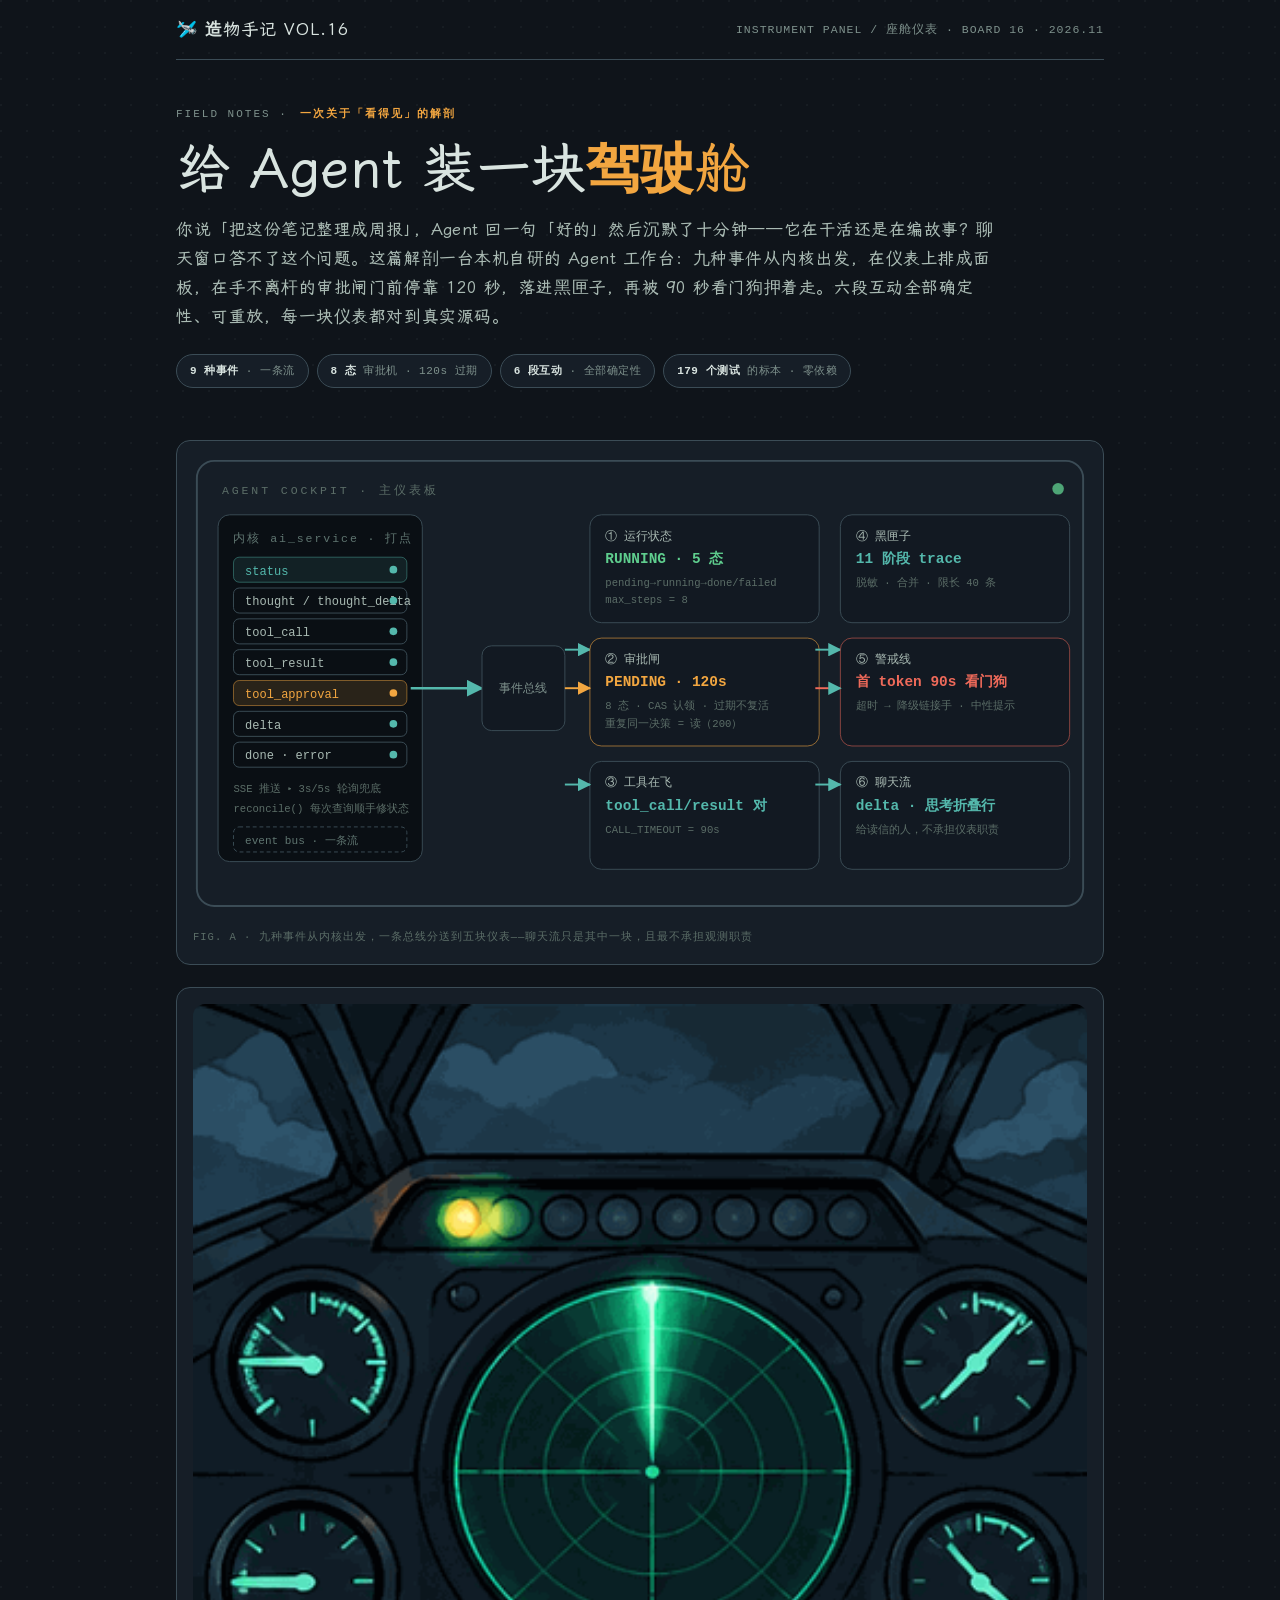
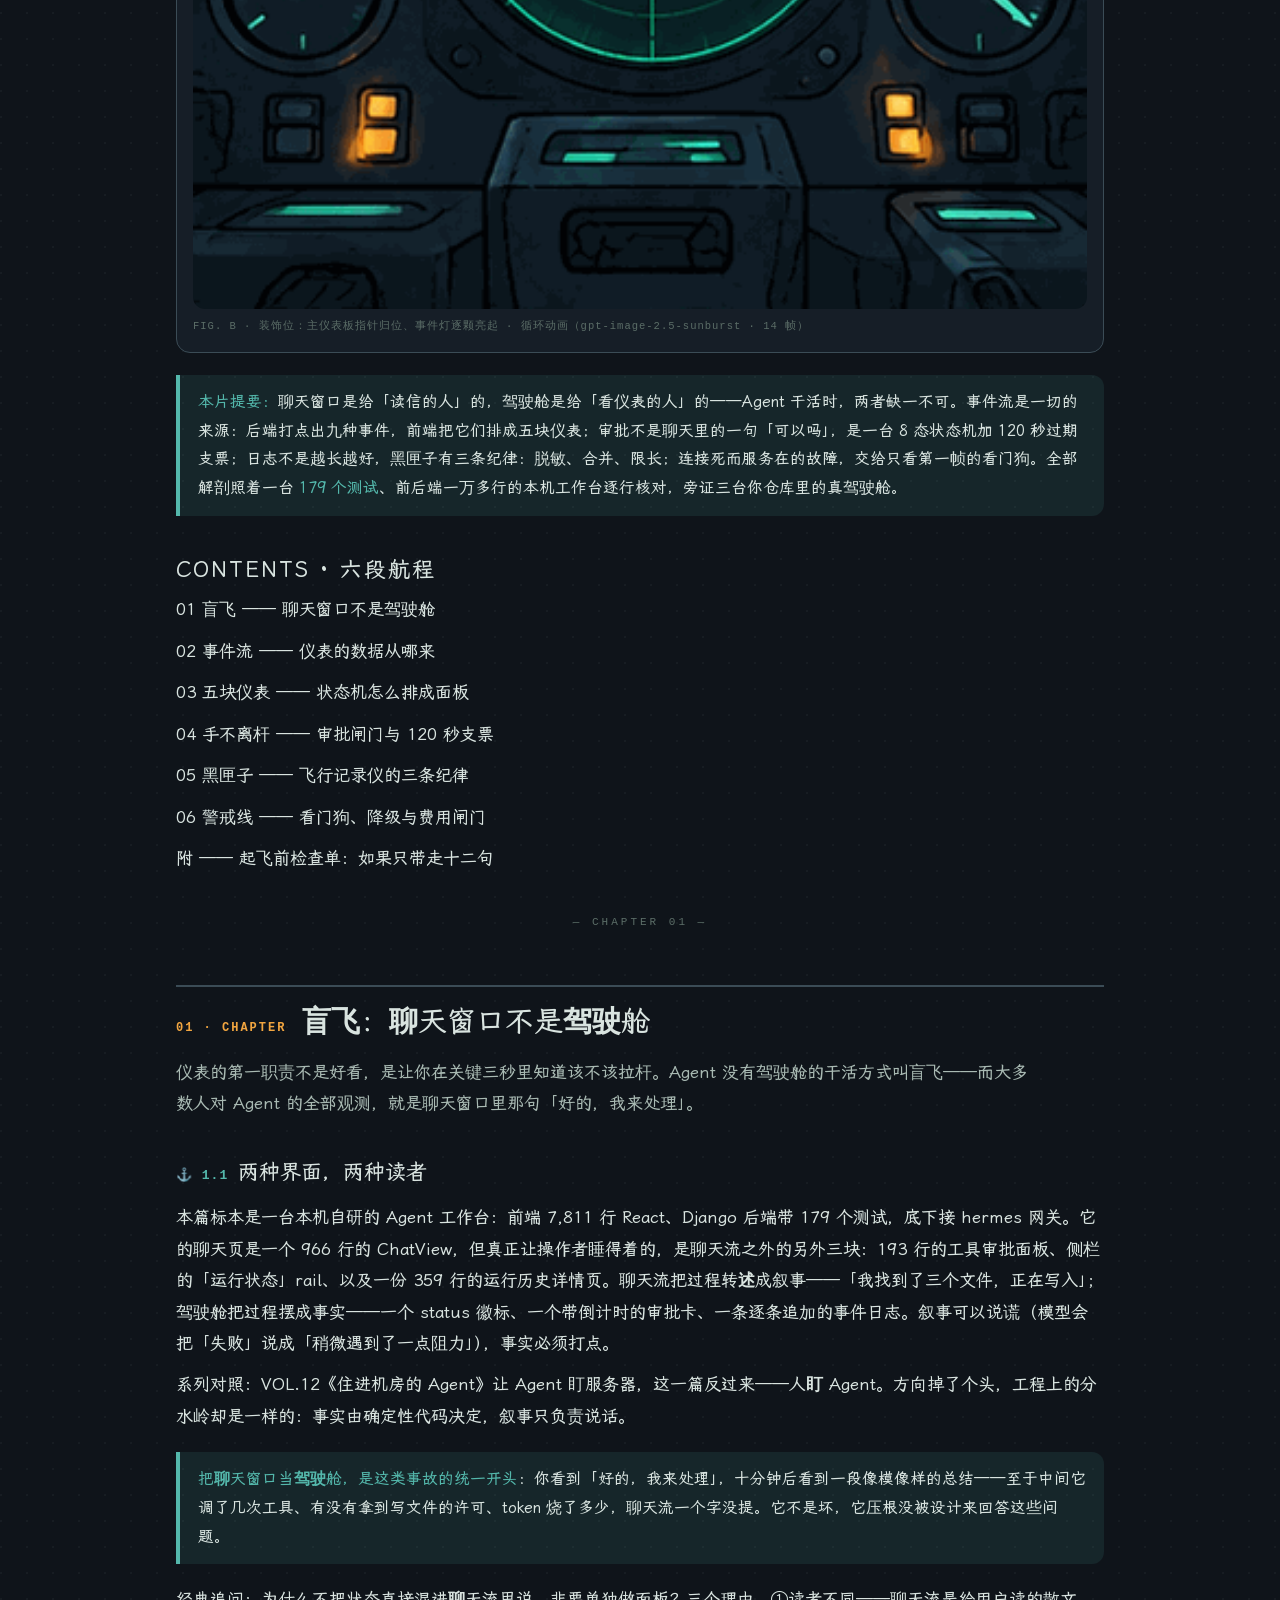
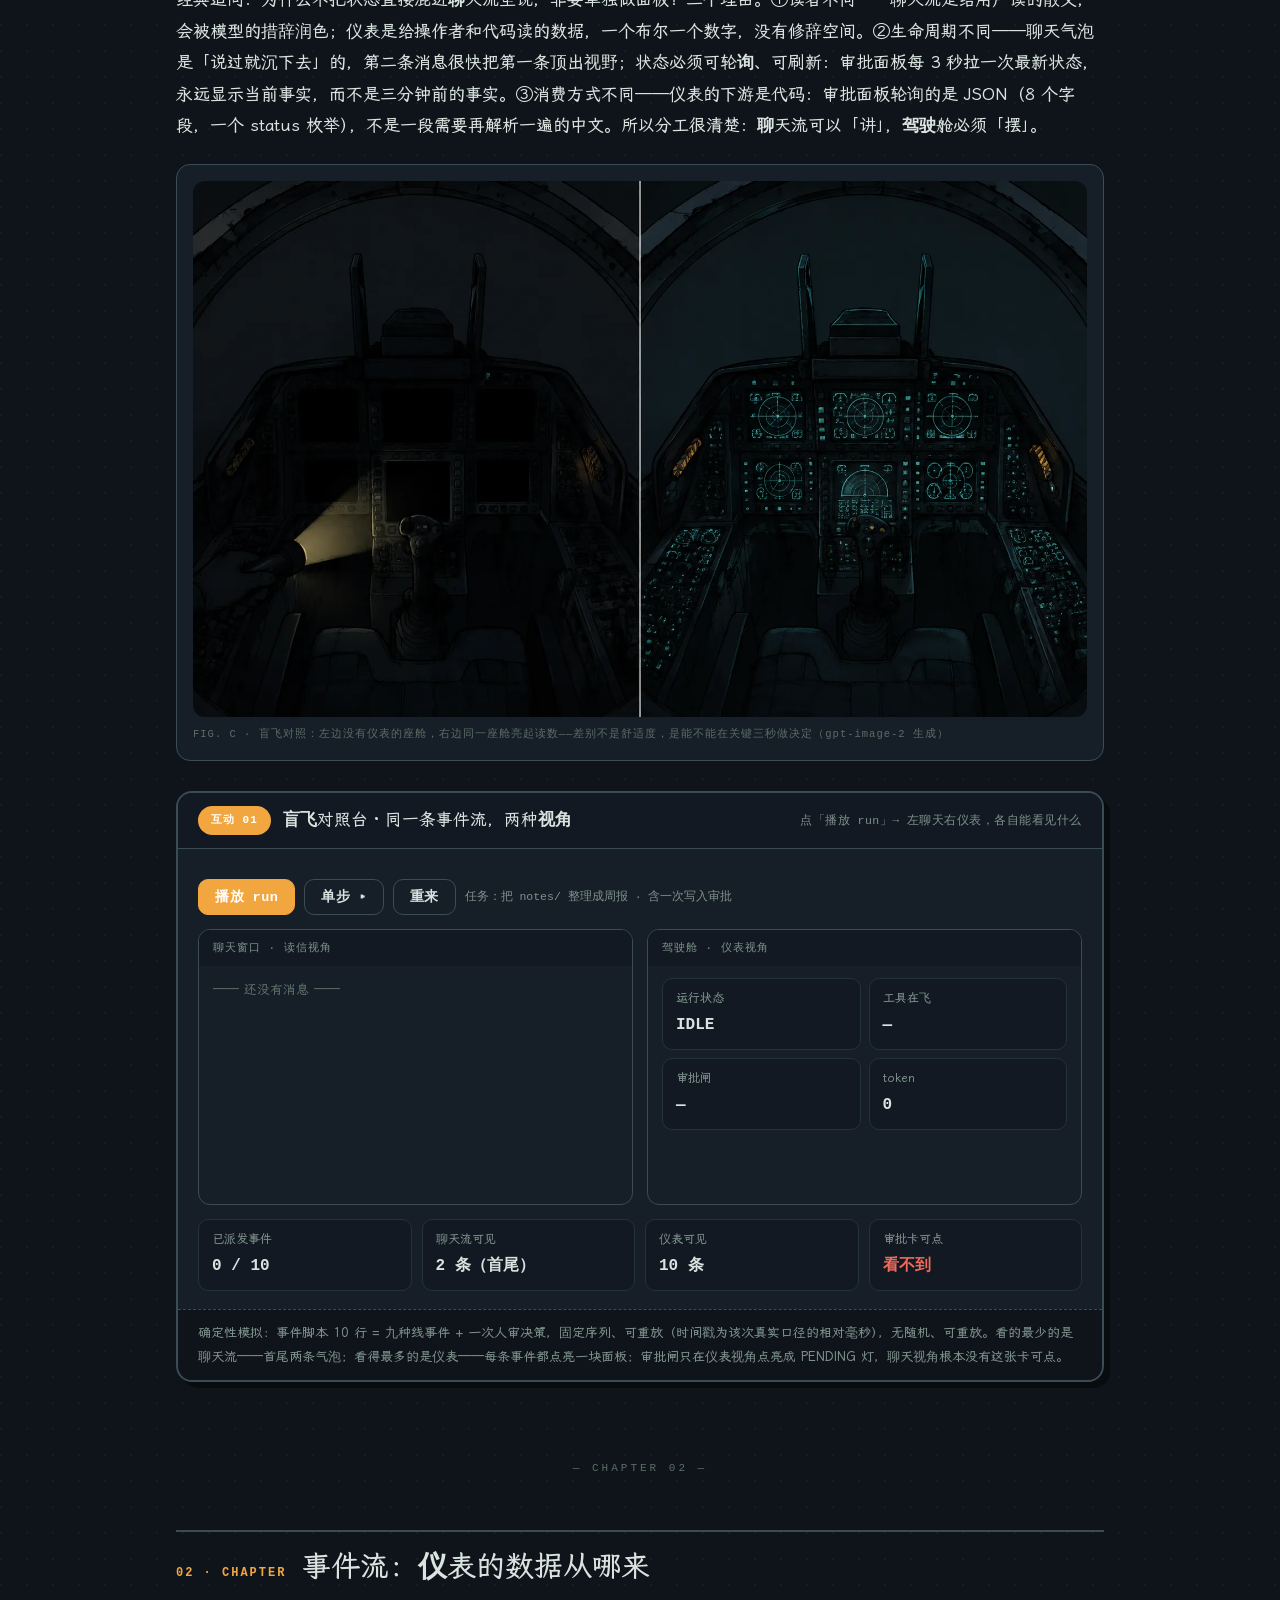
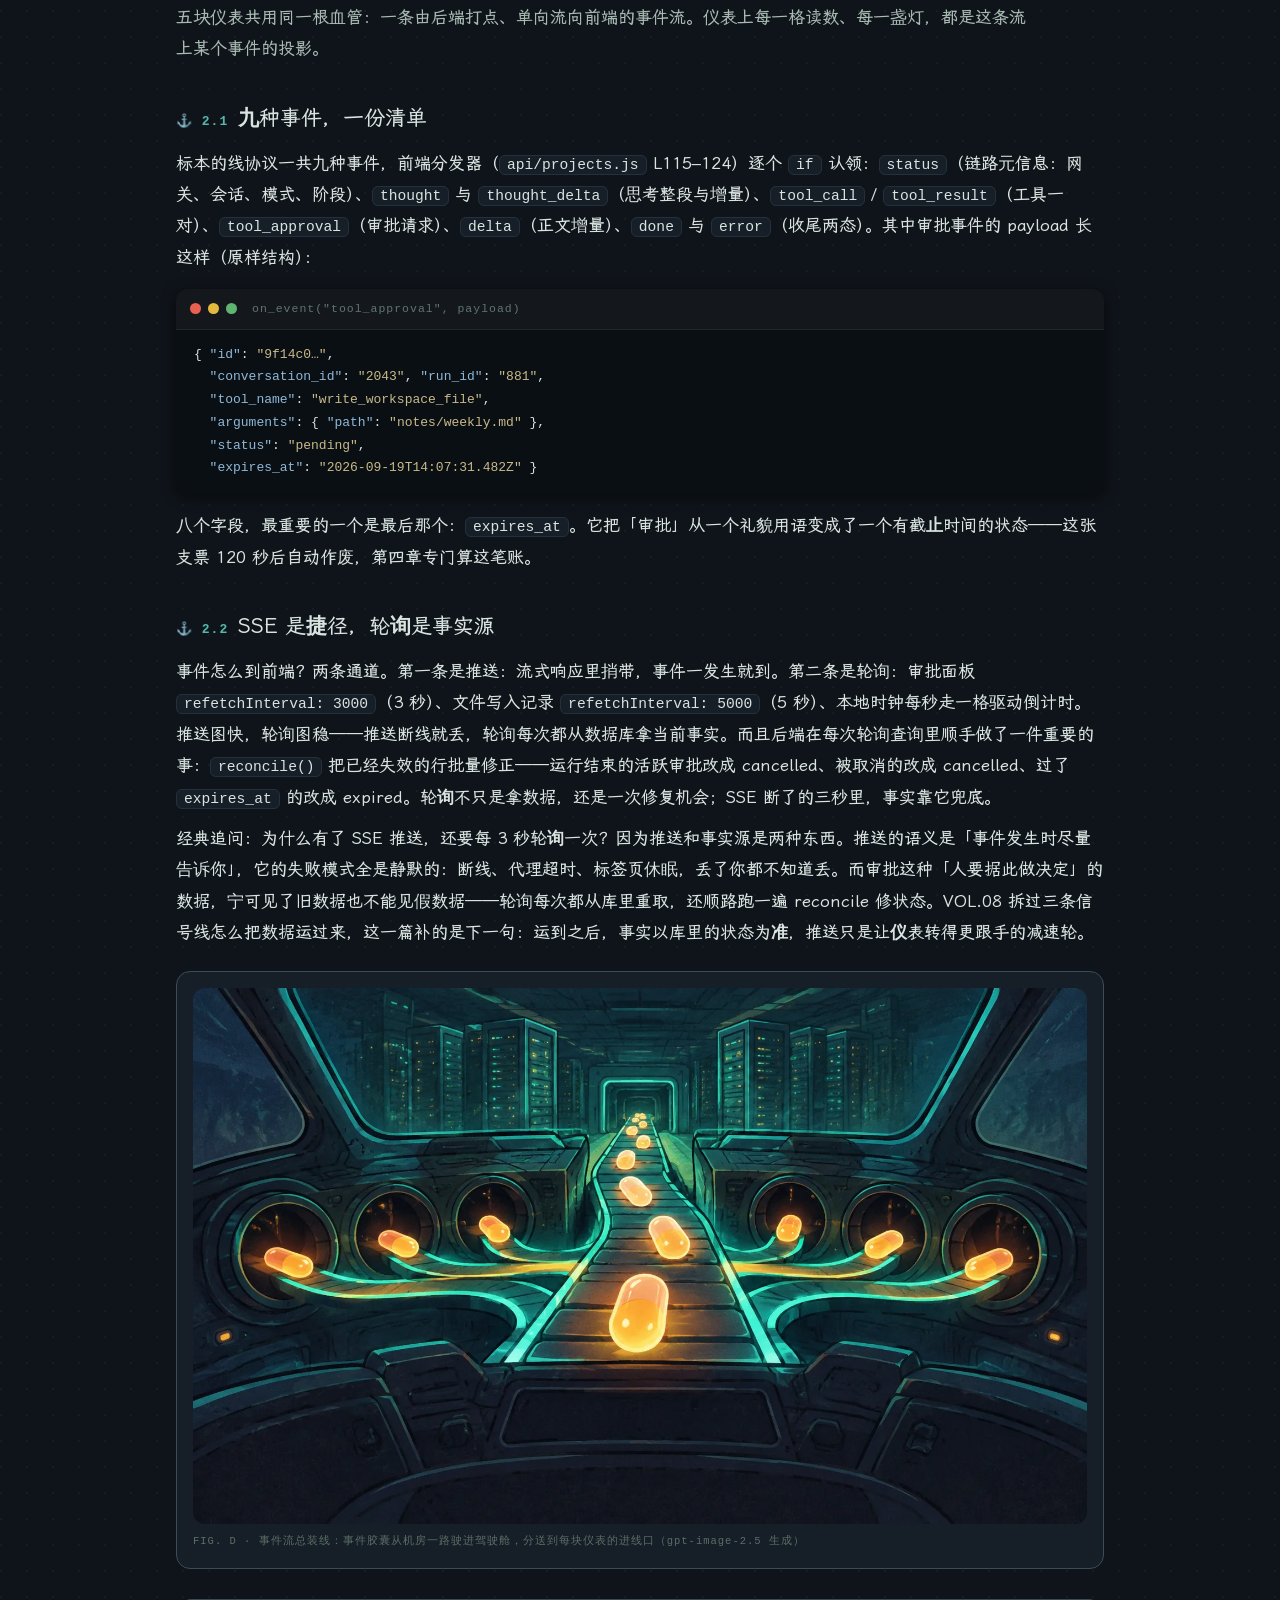
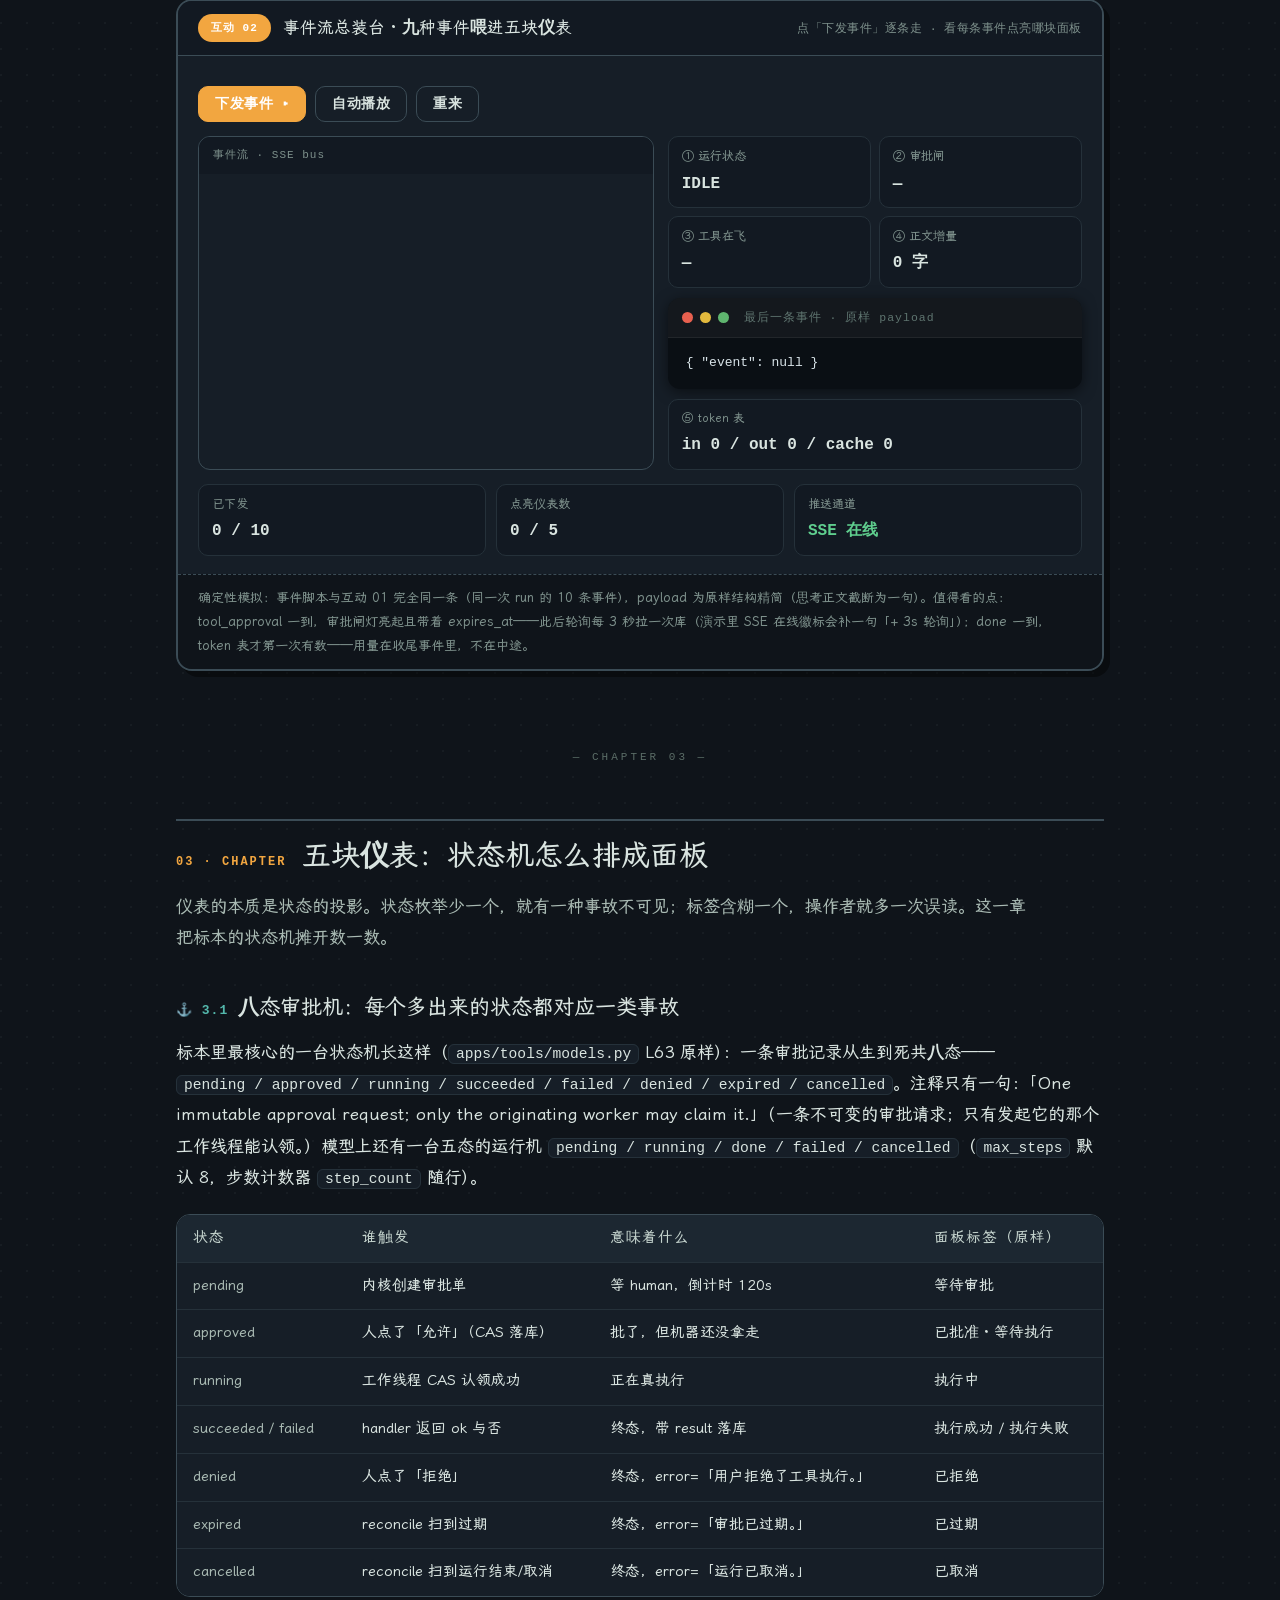
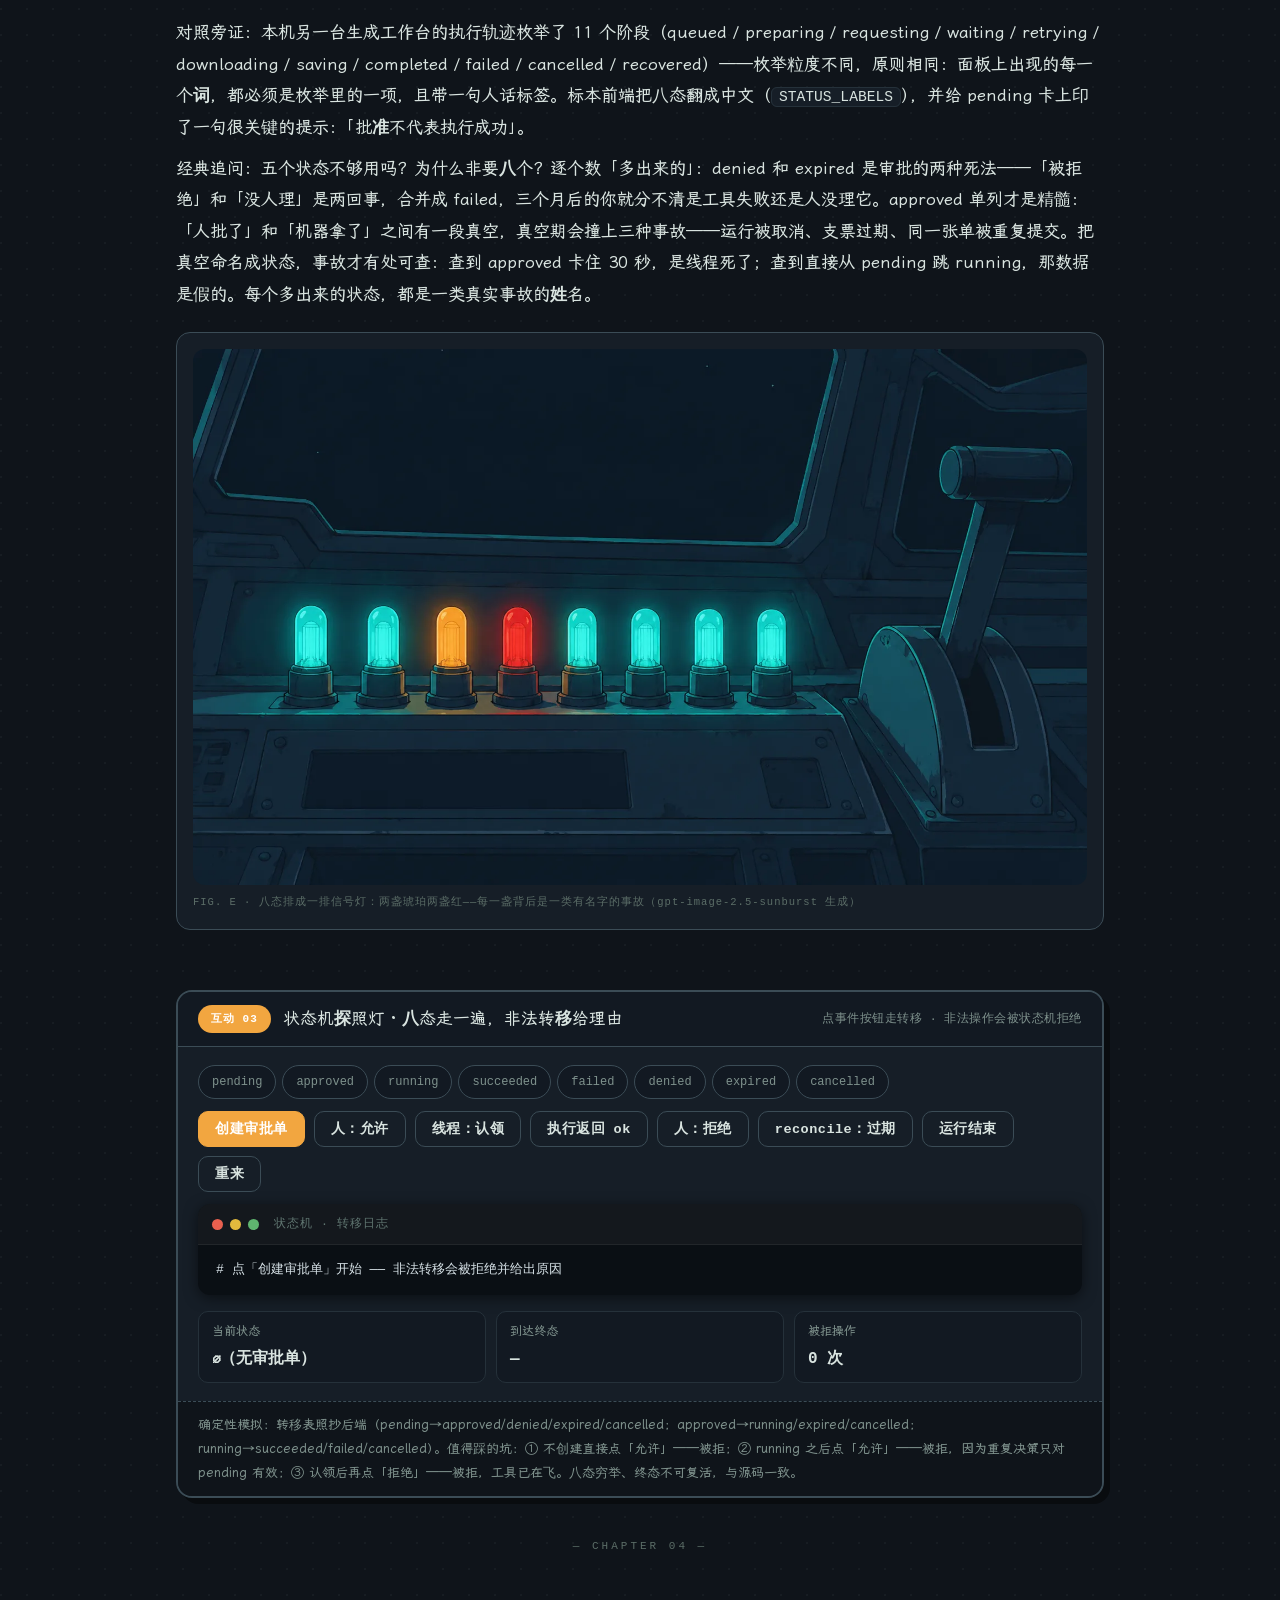
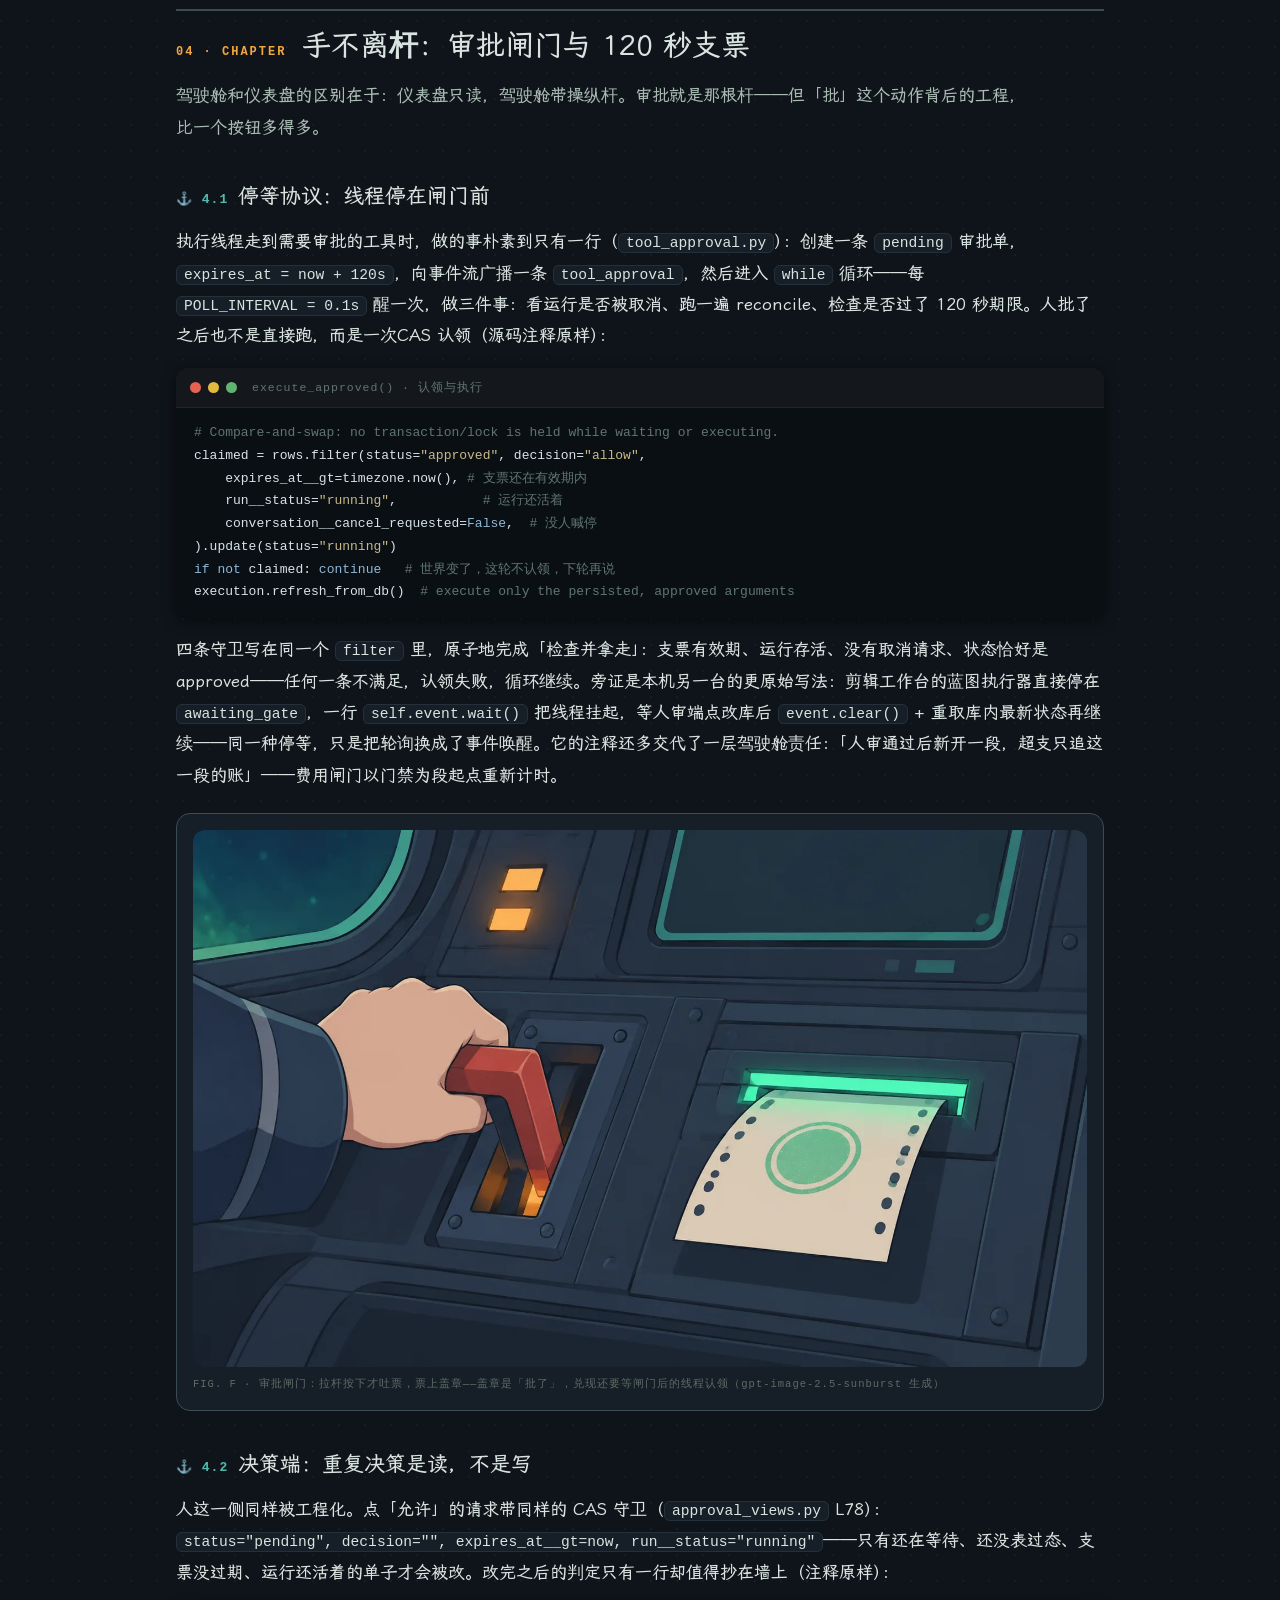
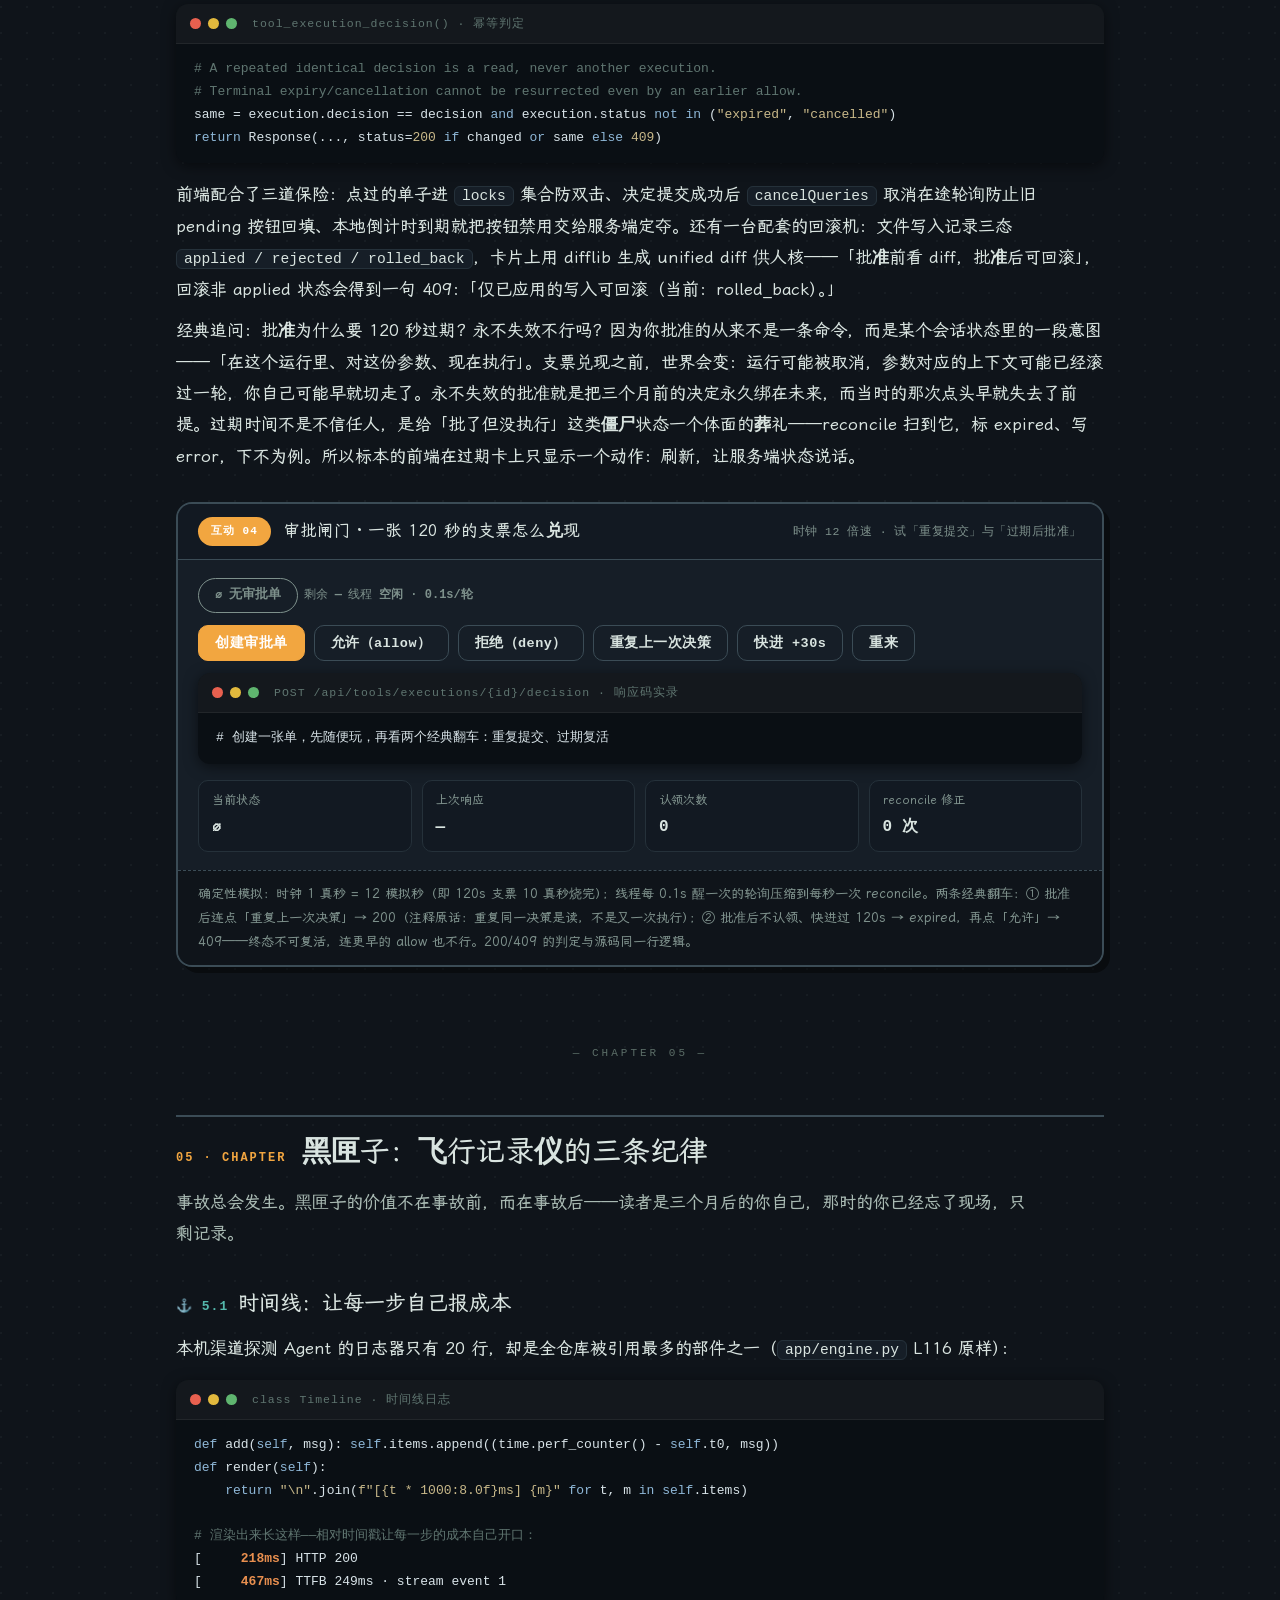
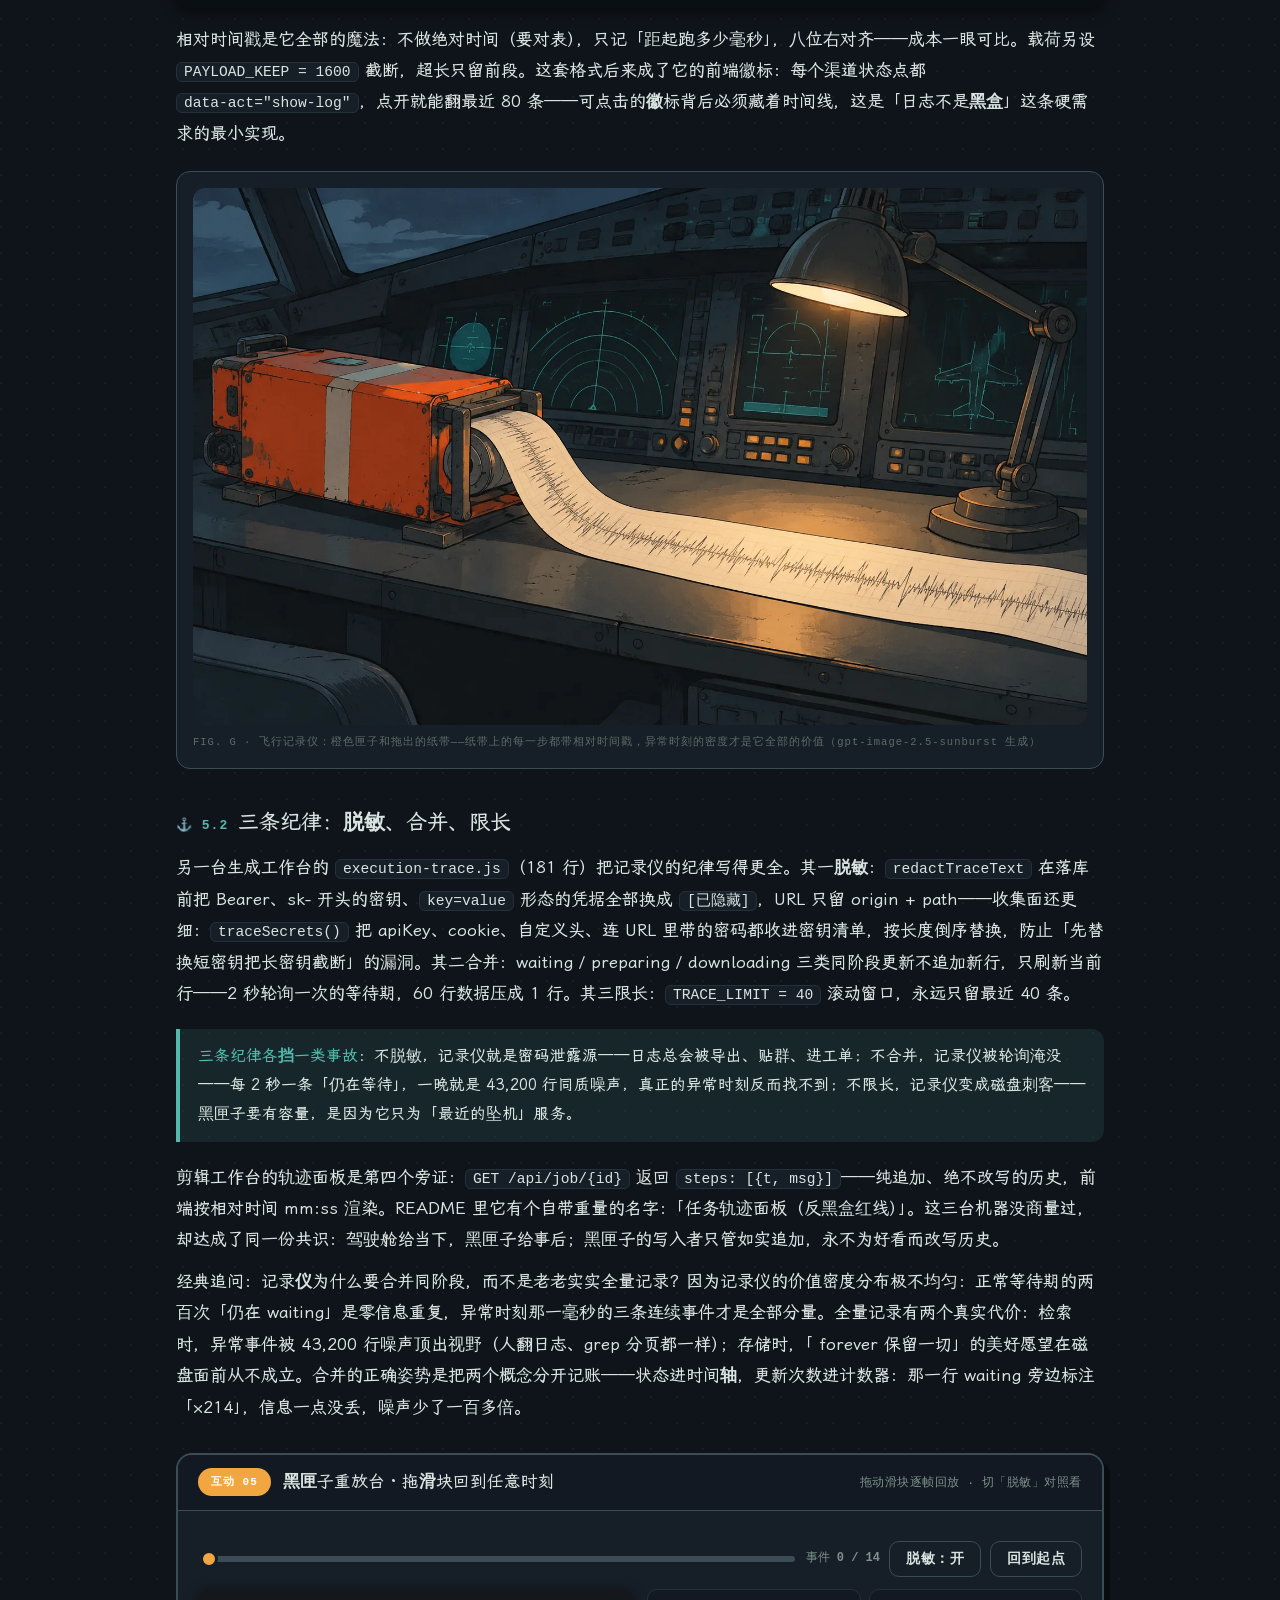
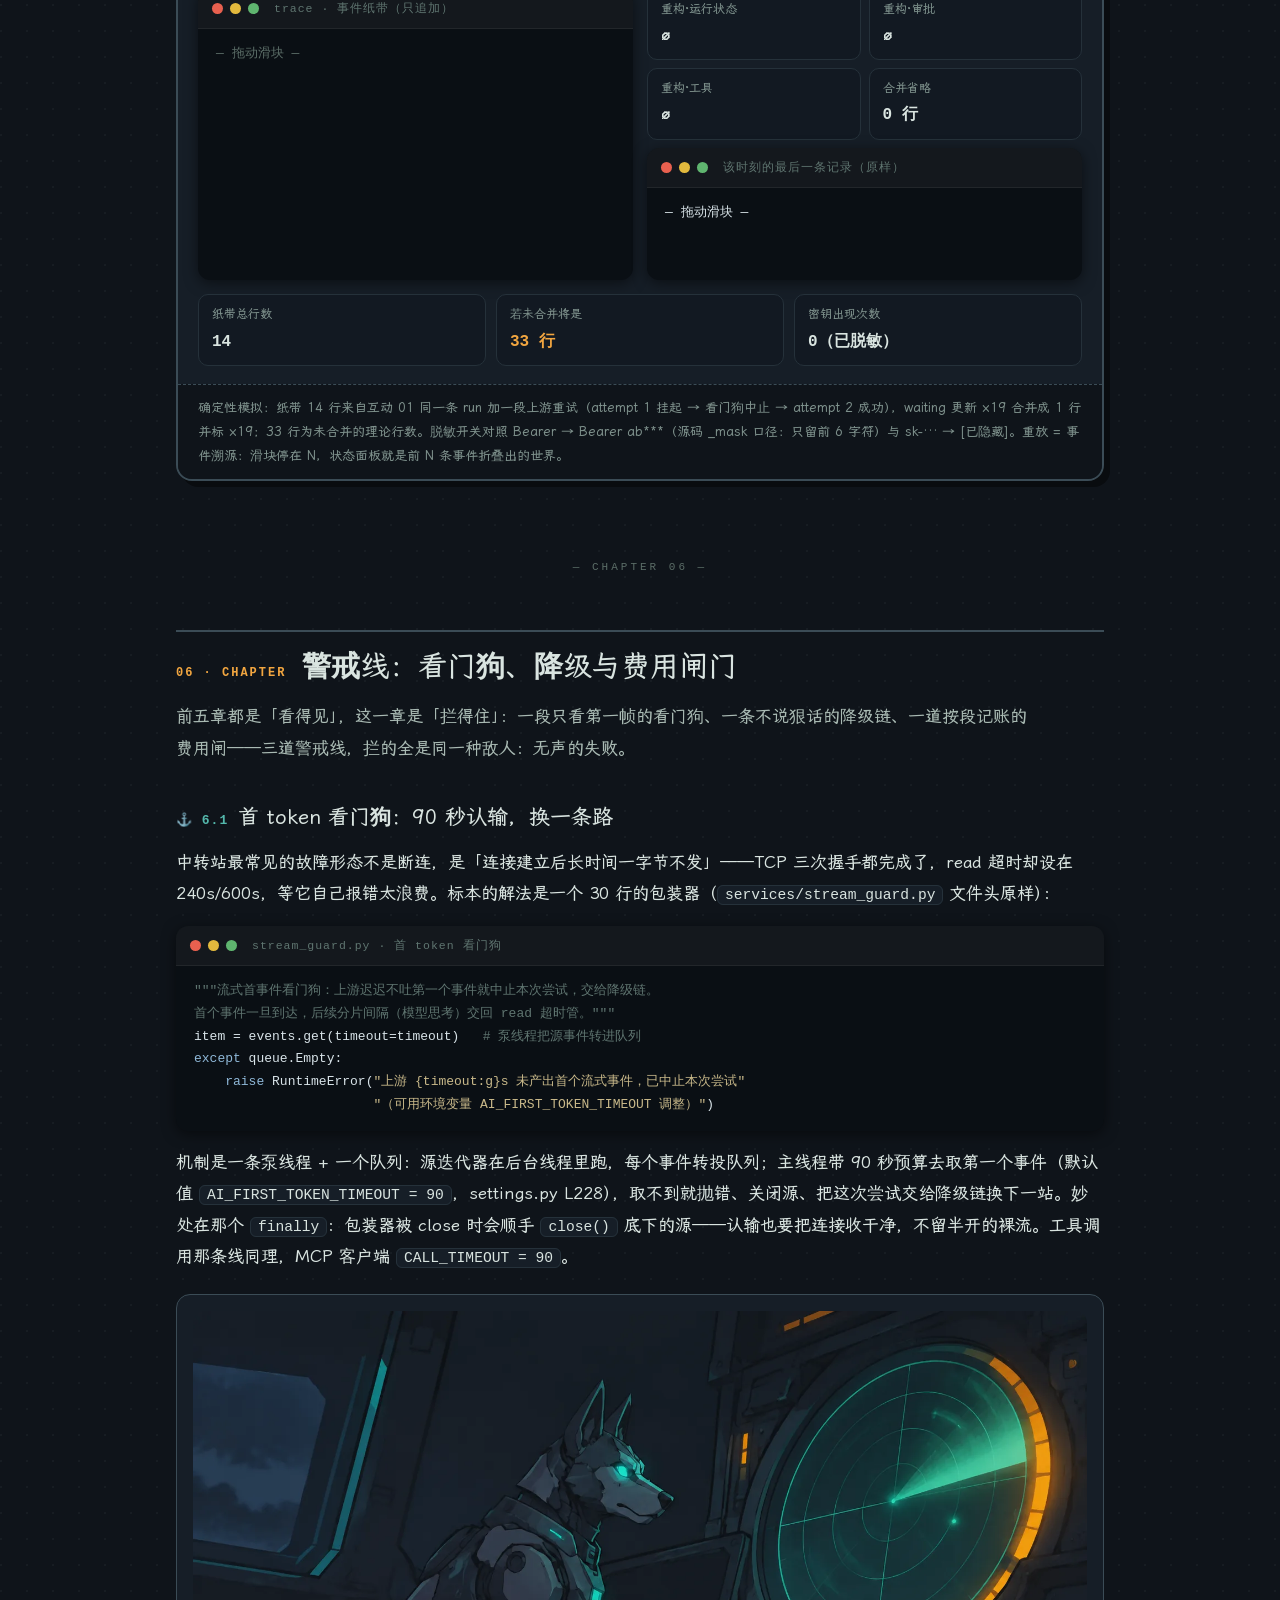
==== index.html @ f2800cd0 "VOL.16 Agent Cockpit: six chapters, six deterministic demos, seven GPT-family illustrations" ====
<!DOCTYPE html>
<html lang="zh-CN">
<head>
<meta charset="UTF-8">
<meta name="viewport" content="width=device-width, initial-scale=1.0">
<title>给 Agent 装一块驾驶舱 · 造物手记 VOL.16</title>
<link rel="icon" href="data:,">
<link rel="stylesheet" href="assets/style.css">
</head>
<body>
<div class="wrap">
<div class="topbar">
  <div class="brand">🛩️ 造物手记 VOL.16</div>
  <div class="edition">INSTRUMENT PANEL / 座舱仪表 · BOARD 16 · 2026.11</div>
</div>
<div class="hero">
  <div class="eyebrow">FIELD NOTES · <b>一次关于「看得见」的解剖</b></div>
  <h1>给 Agent 装一块<em>驾驶舱</em>
  <span class="sub">你说「把这份笔记整理成周报」，Agent 回一句「好的」然后沉默了十分钟——它在干活还是在编故事？聊天窗口答不了这个问题。这篇解剖一台本机自研的 Agent 工作台：九种事件从内核出发，在仪表上排成面板，在手不离杆的审批闸门前停靠 120 秒，落进黑匣子，再被 90 秒看门狗押着走。<b>六段互动全部确定性、可重放</b>，每一块仪表都对到真实源码。</span>
  </h1>
  <div class="hero-meta">
    <span class="pill"><b>9 种事件</b> · 一条流</span>
    <span class="pill"><b>8 态</b> 审批机 · 120s 过期</span>
    <span class="pill"><b>6 段互动</b> · 全部确定性</span>
    <span class="pill"><b>179 个测试</b> 的标本 · 零依赖</span>
  </div>
</div>
<div class="fig">
<svg viewBox="0 0 928 470" width="100%" role="img" aria-label="驾驶舱总览：九种事件从内核出发，经总线进入六块仪表">
  <defs>
    <marker id="ar" viewBox="0 0 10 10" refX="9" refY="5" markerWidth="7" markerHeight="7" orient="auto"><path d="M0 0L10 5L0 10z" fill="var(--steel)"/></marker>
    <marker id="arA" viewBox="0 0 10 10" refX="9" refY="5" markerWidth="7" markerHeight="7" orient="auto"><path d="M0 0L10 5L0 10z" fill="var(--orange)"/></marker>
  </defs>
  <rect x="4" y="4" width="920" height="462" rx="18" fill="var(--card)" stroke="var(--line-strong)" stroke-width="2"/>
  <text x="30" y="38" font-family="Consolas,monospace" font-size="12" letter-spacing="3" fill="var(--faint)">AGENT COCKPIT · 主仪表板</text>
  <circle cx="898" cy="33" r="6" fill="var(--green)"><animate attributeName="opacity" values="1;.25;1" dur="1.6s" repeatCount="indefinite"/></circle>
  <rect x="26" y="60" width="212" height="360" rx="12" fill="var(--night)" stroke="var(--line-strong)"/>
  <text x="42" y="88" font-family="Consolas,monospace" font-size="12" fill="var(--night-dim)" letter-spacing="2">内核 ai_service · 打点</text>
  <g font-family="Consolas,monospace" font-size="12.5" fill="var(--ink-soft)">
    <g><rect x="42" y="104" width="180" height="26" rx="6" fill="var(--steel-soft)" stroke="var(--steel)" stroke-opacity=".45"/><text x="54" y="122" fill="var(--steel)">status</text><circle cx="208" cy="117" r="4" fill="var(--steel)"/></g>
    <g><rect x="42" y="136" width="180" height="26" rx="6" fill="none" stroke="var(--line-strong)"/><text x="54" y="154">thought / thought_delta</text><circle cx="208" cy="149" r="4" fill="var(--steel)"/></g>
    <g><rect x="42" y="168" width="180" height="26" rx="6" fill="none" stroke="var(--line-strong)"/><text x="54" y="186">tool_call</text><circle cx="208" cy="181" r="4" fill="var(--steel)"/></g>
    <g><rect x="42" y="200" width="180" height="26" rx="6" fill="none" stroke="var(--line-strong)"/><text x="54" y="218">tool_result</text><circle cx="208" cy="213" r="4" fill="var(--steel)"/></g>
    <g><rect x="42" y="232" width="180" height="26" rx="6" fill="var(--orange-soft)" stroke="var(--orange)" stroke-opacity=".5"/><text x="54" y="250" fill="var(--orange)">tool_approval</text><circle cx="208" cy="245" r="4" fill="var(--orange)"/></g>
    <g><rect x="42" y="264" width="180" height="26" rx="6" fill="none" stroke="var(--line-strong)"/><text x="54" y="282">delta</text><circle cx="208" cy="277" r="4" fill="var(--steel)"/></g>
    <g><rect x="42" y="296" width="180" height="26" rx="6" fill="none" stroke="var(--line-strong)"/><text x="54" y="314">done · error</text><circle cx="208" cy="309" r="4" fill="var(--steel)"/></g>
  </g>
  <text x="42" y="348" font-family="Consolas,monospace" font-size="11" fill="var(--faint)">SSE 推送 ▸ 3s/5s 轮询兜底</text>
  <text x="42" y="368" font-family="Consolas,monospace" font-size="11" fill="var(--faint)">reconcile() 每次查询顺手修状态</text>
  <rect x="42" y="384" width="180" height="26" rx="6" fill="none" stroke="var(--line-strong)" stroke-dasharray="4 3"/>
  <text x="54" y="402" font-family="Consolas,monospace" font-size="11.5" fill="var(--night-dim)">event bus · 一条流</text>
  <path d="M226 240 H300" stroke="var(--steel)" stroke-width="2.5" marker-end="url(#ar)"/>
  <rect x="300" y="196" width="86" height="88" rx="10" fill="var(--paper-deep)" stroke="var(--line-strong)"/>
  <text x="318" y="244" font-family="Consolas,monospace" font-size="12" fill="var(--muted)">事件总线</text>
  <g font-family="Consolas,monospace" font-size="12">
    <g><rect x="412" y="60" width="238" height="112" rx="12" fill="var(--paper-deep)" stroke="var(--line-strong)"/><text x="428" y="86" fill="var(--ink-soft)">① 运行状态</text><text x="428" y="110" fill="var(--green)" font-size="15" font-weight="700">RUNNING · 5 态</text><text x="428" y="134" fill="var(--faint)" font-size="11">pending→running→done/failed</text><text x="428" y="152" fill="var(--faint)" font-size="11">max_steps = 8</text><path d="M386 200 H412" stroke="var(--steel)" stroke-width="2" marker-end="url(#ar)"/></g>
    <g><rect x="412" y="188" width="238" height="112" rx="12" fill="var(--paper-deep)" stroke="var(--orange)" stroke-opacity=".6"/><text x="428" y="214" fill="var(--ink-soft)">② 审批闸</text><text x="428" y="238" fill="var(--orange)" font-size="15" font-weight="700">PENDING · 120s</text><text x="428" y="262" fill="var(--faint)" font-size="11">8 态 · CAS 认领 · 过期不复活</text><text x="428" y="280" fill="var(--faint)" font-size="11">重复同一决策 = 读（200）</text><path d="M386 240 H412" stroke="var(--orange)" stroke-width="2" marker-end="url(#arA)"/></g>
    <g><rect x="412" y="316" width="238" height="112" rx="12" fill="var(--paper-deep)" stroke="var(--line-strong)"/><text x="428" y="342" fill="var(--ink-soft)">③ 工具在飞</text><text x="428" y="366" fill="var(--steel)" font-size="15" font-weight="700">tool_call/result 对</text><text x="428" y="390" fill="var(--faint)" font-size="11">CALL_TIMEOUT = 90s</text><path d="M386 340 H412" stroke="var(--steel)" stroke-width="2" marker-end="url(#ar)"/></g>
    <g><rect x="672" y="60" width="238" height="112" rx="12" fill="var(--paper-deep)" stroke="var(--line-strong)"/><text x="688" y="86" fill="var(--ink-soft)">④ 黑匣子</text><text x="688" y="110" fill="var(--steel)" font-size="15" font-weight="700">11 阶段 trace</text><text x="688" y="134" fill="var(--faint)" font-size="11">脱敏 · 合并 · 限长 40 条</text><path d="M646 200 H672" stroke="var(--steel)" stroke-width="2" marker-end="url(#ar)"/></g>
    <g><rect x="672" y="188" width="238" height="112" rx="12" fill="var(--paper-deep)" stroke="var(--red)" stroke-opacity=".55"/><text x="688" y="214" fill="var(--ink-soft)">⑤ 警戒线</text><text x="688" y="238" fill="var(--red)" font-size="15" font-weight="700">首 token 90s 看门狗</text><text x="688" y="262" fill="var(--faint)" font-size="11">超时 → 降级链接手 · 中性提示</text><path d="M646 240 H672" stroke="var(--red)" stroke-width="2" marker-end="url(#ar)"/></g>
    <g><rect x="672" y="316" width="238" height="112" rx="12" fill="var(--paper-deep)" stroke="var(--line-strong)"/><text x="688" y="342" fill="var(--ink-soft)">⑥ 聊天流</text><text x="688" y="366" fill="var(--steel)" font-size="15" font-weight="700">delta · 思考折叠行</text><text x="688" y="390" fill="var(--faint)" font-size="11">给读信的人，不承担仪表职责</text><path d="M646 340 H672" stroke="var(--steel)" stroke-width="2" marker-end="url(#ar)"/></g>
  </g>
</svg>
<div class="fig-cap">FIG. A · 九种事件从内核出发，一条总线分送到五块仪表——聊天流只是其中一块，且最不承担观测职责</div>
</div>
<div class="fig">
<img src="assets/hero-loop.gif" alt="驾驶舱仪表循环动画：指针摆动、事件灯逐颗点亮" loading="lazy" style="width:100%;border-radius:12px;display:block">
<div class="fig-cap">FIG. B · 装饰位：主仪表板指针归位、事件灯逐颗亮起 · 循环动画（gpt-image-2.5-sunburst · 14 帧）</div>
</div>
<div class="note"><b>本片提要：</b>聊天窗口是给「读信的人」的，驾驶舱是给「看仪表的人」的——Agent 干活时，两者缺一不可。事件流是一切的来源：后端打点出九种事件，前端把它们排成五块仪表；审批不是聊天里的一句「可以吗」，是一台 8 态状态机加 120 秒过期支票；日志不是越长越好，黑匣子有三条纪律：脱敏、合并、限长；连接死而服务在的故障，交给只看第一帧的看门狗。全部解剖照着一台 <b>179 个测试</b>、前后端一万多行的本机工作台逐行核对，旁证三台你仓库里的真驾驶舱。</div>
<h2 style="font-size:22px;letter-spacing:2px;margin:40px 0 4px">CONTENTS · 六段航程</h2>
<div class="pack" style="display:block">
  <p>01 盲飞 —— 聊天窗口不是驾驶舱</p>
  <p>02 事件流 —— 仪表的数据从哪来</p>
  <p>03 五块仪表 —— 状态机怎么排成面板</p>
  <p>04 手不离杆 —— 审批闸门与 120 秒支票</p>
  <p>05 黑匣子 —— 飞行记录仪的三条纪律</p>
  <p>06 警戒线 —— 看门狗、降级与费用闸门</p>
  <p>附 —— 起飞前检查单：如果只带走十二句</p>
</div>
<div class="meridian">— CHAPTER 01 —</div>
<div class="chapter" id="ch1">
<div class="ch-head"><span class="ch-no">01 · CHAPTER</span><h2>盲飞：聊天窗口不是驾驶舱</h2></div>
<p class="ch-lead">仪表的第一职责不是好看，是让你在关键三秒里知道该不该拉杆。Agent 没有驾驶舱的干活方式叫盲飞——而大多数人对 Agent 的全部观测，就是聊天窗口里那句「好的，我来处理」。</p>
<h3><span class="h3n">⚓ 1.1</span>两种界面，两种读者</h3>
<p>本篇标本是一台本机自研的 Agent 工作台：前端 <b>7,811 行</b> React、Django 后端带 <b>179 个测试</b>，底下接 hermes 网关。它的聊天页是一个 966 行的 ChatView，但真正让操作者睡得着的，是聊天流之外的另外三块：193 行的<strong>工具审批面板</strong>、侧栏的<strong>「运行状态」rail</strong>、以及一份 359 行的<strong>运行历史详情页</strong>。聊天流把过程<strong>转述</strong>成叙事——「我找到了三个文件，正在写入」；驾驶舱把过程<strong>摆</strong>成事实——一个 status 徽标、一个带倒计时的审批卡、一条逐条追加的事件日志。叙事可以说谎（模型会把「失败」说成「稍微遇到了一点阻力」），事实必须打点。</p>
<p>系列对照：VOL.12《住进机房的 Agent》让 Agent 盯服务器，这一篇反过来——<b>人盯 Agent</b>。方向掉了个头，工程上的分水岭却是一样的：事实由确定性代码决定，叙事只负责说话。</p>
<div class="note"><b>把聊天窗口当驾驶舱，是这类事故的统一开头</b>：你看到「好的，我来处理」，十分钟后看到一段像模像样的总结——至于中间它调了几次工具、有没有拿到写文件的许可、token 烧了多少，聊天流一个字没提。它不是坏，它压根没被设计来回答这些问题。</div>
<p><b>经典追问：为什么不把状态直接混进聊天流里说，非要单独做面板？</b>三个理由。①<strong>读者不同</strong>——聊天流是给用户读的散文，会被模型的措辞润色；仪表是给操作者和代码读的数据，一个布尔一个数字，没有修辞空间。②<strong>生命周期不同</strong>——聊天气泡是「说过就沉下去」的，第二条消息很快把第一条顶出视野；状态必须<strong>可轮询、可刷新</strong>：审批面板每 3 秒拉一次最新状态，永远显示当前事实，而不是三分钟前的事实。③<strong>消费方式不同</strong>——仪表的下游是代码：审批面板轮询的是 JSON（8 个字段，一个 status 枚举），不是一段需要再解析一遍的中文。所以分工很清楚：<b>聊天流可以「讲」，驾驶舱必须「摆」</b>。</p>
<div class="fig"><img src="assets/ch1-blind.webp" alt="盲飞与亮起仪表的座舱对比" loading="lazy" style="width:100%;border-radius:12px;display:block">
<div class="fig-cap">FIG. C · 盲飞对照：左边没有仪表的座舱，右边同一座舱亮起读数——差别不是舒适度，是能不能在关键三秒做决定（gpt-image-2 生成）</div>
</div>
<div class="demo" id="d1">
  <div class="demo-head">
    <span class="demo-tag">互动 01</span>
    <span class="demo-title">盲飞对照台 · 同一条事件流，两种视角</span>
    <span class="demo-hint">点「播放 run」→ 左聊天右仪表，各自能看见什么</span>
  </div>
  <div class="demo-body">
    <div class="btn-row">
      <button class="btn primary" id="d1-play" onclick="d1.play()">播放 run</button>
      <button class="btn" id="d1-step" onclick="d1.step()">单步 ▸</button>
      <button class="btn ghost" onclick="d1.reset()">重来</button>
      <span class="mono-note" style="font-family:var(--mono);font-size:11.5px;color:var(--muted)">任务：把 notes/ 整理成周报 · 含一次写入审批</span>
    </div>
    <div style="display:grid;grid-template-columns:1fr 1fr;gap:14px;margin-top:14px" id="d1-grid">
      <div style="border:1.5px solid var(--line-strong);border-radius:12px;overflow:hidden">
        <div style="padding:8px 14px;background:var(--paper-deep);font-family:var(--mono);font-size:11px;letter-spacing:1px;color:var(--muted)">聊天窗口 · 读信视角</div>
        <div id="d1-chat" style="padding:12px 14px;min-height:238px;display:flex;flex-direction:column;gap:9px;font-size:14px">
          <div style="color:var(--faint);font-size:13px">—— 还没有消息 ——</div>
        </div>
      </div>
      <div style="border:1.5px solid var(--line-strong);border-radius:12px;overflow:hidden">
        <div style="padding:8px 14px;background:var(--paper-deep);font-family:var(--mono);font-size:11px;letter-spacing:1px;color:var(--muted)">驾驶舱 · 仪表视角</div>
        <div style="padding:12px 14px;min-height:238px">
          <div style="display:grid;grid-template-columns:1fr 1fr;gap:8px" id="d1-gauges">
            <div class="rd">运行状态 <b id="d1-run">IDLE</b></div>
            <div class="rd">工具在飞 <b id="d1-tool">—</b></div>
            <div class="rd">审批闸 <b id="d1-gate">—</b></div>
            <div class="rd">token <b id="d1-tok">0</b></div>
          </div>
          <div id="d1-log" class="evt-log" style="margin-top:10px"></div>
        </div>
      </div>
    </div>
    <div class="readout">
      <div class="rd">已派发事件 <b id="d1-n">0 / 10</b></div>
      <div class="rd">聊天流可见 <b id="d1-see-c">2 条（首尾）</b></div>
      <div class="rd">仪表可见 <b id="d1-see-d">10 条</b></div>
      <div class="rd">审批卡可点 <b id="d1-gatebtn" class="badc">看不到</b></div>
    </div>
  </div>
  <div class="demo-foot">确定性模拟：事件脚本 10 行 = 九种线事件 + 一次人审决策，固定序列、可重放（时间戳为该次真实口径的相对毫秒），无随机、可重放。看的最少的是聊天流——首尾两条气泡；看得最多的是仪表——每条事件都点亮一块面板；审批闸只在仪表视角点亮成 PENDING 灯，聊天视角根本没有这张卡可点。</div>
</div>
</div>
<div class="meridian">— CHAPTER 02 —</div>
<div class="chapter" id="ch2">
<div class="ch-head"><span class="ch-no">02 · CHAPTER</span><h2>事件流：仪表的数据从哪来</h2></div>
<p class="ch-lead">五块仪表共用同一根血管：一条由后端打点、单向流向前端的事件流。仪表上每一格读数、每一盏灯，都是这条流上某个事件的投影。</p>
<h3><span class="h3n">⚓ 2.1</span>九种事件，一份清单</h3>
<p>标本的线协议一共九种事件，前端分发器（<code>api/projects.js</code> L115–124）逐个 <code>if</code> 认领：<code>status</code>（链路元信息：网关、会话、模式、阶段）、<code>thought</code> 与 <code>thought_delta</code>（思考整段与增量）、<code>tool_call</code> / <code>tool_result</code>（工具一对）、<code>tool_approval</code>（审批请求）、<code>delta</code>（正文增量）、<code>done</code> 与 <code>error</code>（收尾两态）。其中审批事件的 payload 长这样（原样结构）：</p>
<div class="term">
<div class="term-head"><span class="d d1"></span><span class="d d2"></span><span class="d d3"></span><span class="tt">on_event("tool_approval", payload)</span></div>
<pre>{ <span class="k">"id"</span>: <span class="s">"9f14c0…"</span>,
  <span class="k">"conversation_id"</span>: <span class="s">"2043"</span>, <span class="k">"run_id"</span>: <span class="s">"881"</span>,
  <span class="k">"tool_name"</span>: <span class="s">"write_workspace_file"</span>,
  <span class="k">"arguments"</span>: { <span class="k">"path"</span>: <span class="s">"notes/weekly.md"</span> },
  <span class="k">"status"</span>: <span class="s">"pending"</span>,
  <span class="k">"expires_at"</span>: <span class="s">"2026-09-19T14:07:31.482Z"</span> }</pre>
</div>
<p>八个字段，最重要的一个是最后那个：<code>expires_at</code>。它把「审批」从一个礼貌用语变成了一个<strong>有截止时间的状态</strong>——这张支票 120 秒后自动作废，第四章专门算这笔账。</p>
<h3><span class="h3n">⚓ 2.2</span>SSE 是捷径，轮询是事实源</h3>
<p>事件怎么到前端？两条通道。第一条是推送：流式响应里捎带，事件一发生就到。第二条是轮询：审批面板 <code>refetchInterval: 3000</code>（3 秒）、文件写入记录 <code>refetchInterval: 5000</code>（5 秒）、本地时钟每秒走一格驱动倒计时。推送图快，轮询图<strong>稳</strong>——推送断线就丢，轮询每次都从数据库拿<strong>当前事实</strong>。而且后端在每次轮询查询里顺手做了一件重要的事：<code>reconcile()</code> 把已经失效的行批量修正——运行结束的活跃审批改成 cancelled、被取消的改成 cancelled、过了 <code>expires_at</code> 的改成 expired。<b>轮询不只是拿数据，还是一次修复机会</b>；SSE 断了的三秒里，事实靠它兜底。</p>
<p><b>经典追问：为什么有了 SSE 推送，还要每 3 秒轮询一次？</b>因为推送和事实源是两种东西。推送的语义是「事件发生时尽量告诉你」，它的失败模式全是静默的：断线、代理超时、标签页休眠，丢了你都不知道丢。而审批这种「人要据此做决定」的数据，宁可见了旧数据也不能见假数据——轮询每次都从库里重取，还顺路跑一遍 reconcile 修状态。VOL.08 拆过三条信号线怎么把数据运过来，这一篇补的是下一句：<b>运到之后，事实以库里的状态为准，推送只是让仪表转得更跟手的减速轮</b>。</p>
<div class="fig"><img src="assets/ch2-stream.webp" alt="事件流传送带进驾驶舱" loading="lazy" style="width:100%;border-radius:12px;display:block">
<div class="fig-cap">FIG. D · 事件流总装线：事件胶囊从机房一路驶进驾驶舱，分送到每块仪表的进线口（gpt-image-2.5 生成）</div>
</div>
<div class="demo" id="d2">
  <div class="demo-head">
    <span class="demo-tag">互动 02</span>
    <span class="demo-title">事件流总装台 · 九种事件喂进五块仪表</span>
    <span class="demo-hint">点「下发事件」逐条走 · 看每条事件点亮哪块面板</span>
  </div>
  <div class="demo-body">
    <div class="btn-row">
      <button class="btn primary" id="d2-next" onclick="d2.next()">下发事件 ▸</button>
      <button class="btn" id="d2-auto" onclick="d2.auto()">自动播放</button>
      <button class="btn ghost" onclick="d2.reset()">重来</button>
    </div>
    <div id="d2-grid" style="display:grid;grid-template-columns:1.1fr 1fr;gap:14px;margin-top:14px">
      <div style="border:1.5px solid var(--line-strong);border-radius:12px;overflow:hidden">
        <div style="padding:8px 14px;background:var(--paper-deep);font-family:var(--mono);font-size:11px;letter-spacing:1px;color:var(--muted)">事件流 · SSE bus</div>
        <div id="d2-log" class="evt-log" style="padding:10px 12px;min-height:250px"></div>
      </div>
      <div style="display:flex;flex-direction:column;gap:10px">
        <div style="display:grid;grid-template-columns:1fr 1fr;gap:8px">
          <div class="rd">① 运行状态 <b id="d2-run">IDLE</b></div>
          <div class="rd">② 审批闸 <b id="d2-gate">—</b></div>
          <div class="rd">③ 工具在飞 <b id="d2-tool">—</b></div>
          <div class="rd">④ 正文增量 <b id="d2-delta">0 字</b></div>
        </div>
        <div class="term" style="margin:0">
          <div class="term-head"><span class="d d1"></span><span class="d d2"></span><span class="d d3"></span><span class="tt">最后一条事件 · 原样 payload</span></div>
          <pre id="d2-payload">{ "event": null }</pre>
        </div>
        <div class="rd" style="font-size:11.5px">⑤ token 表 <b id="d2-tok">in 0 / out 0 / cache 0</b></div>
      </div>
    </div>
    <div class="readout">
      <div class="rd">已下发 <b id="d2-n">0 / 10</b></div>
      <div class="rd">点亮仪表数 <b id="d2-lit">0 / 5</b></div>
      <div class="rd">推送通道 <b id="d2-sse" class="okc">SSE 在线</b></div>
    </div>
  </div>
  <div class="demo-foot">确定性模拟：事件脚本与互动 01 完全同一条（同一次 run 的 10 条事件），payload 为原样结构精简（思考正文截断为一句）。值得看的点：tool_approval 一到，审批闸灯亮起且带着 expires_at——此后轮询每 3 秒拉一次库（演示里 SSE 在线徽标会补一句「+ 3s 轮询」）；done 一到，token 表才第一次有数——用量在收尾事件里，不在中途。</div>
</div>

</div>
<div class="meridian">— CHAPTER 03 —</div>
<div class="chapter" id="ch3">
<div class="ch-head"><span class="ch-no">03 · CHAPTER</span><h2>五块仪表：状态机怎么排成面板</h2></div>
<p class="ch-lead">仪表的本质是状态的投影。状态枚举少一个，就有一种事故不可见；标签含糊一个，操作者就多一次误读。这一章把标本的状态机摊开数一数。</p>
<h3><span class="h3n">⚓ 3.1</span>八态审批机：每个多出来的状态都对应一类事故</h3>
<p>标本里最核心的一台状态机长这样（<code>apps/tools/models.py</code> L63 原样）：一条审批记录从生到死共<b>八态</b>——<code>pending / approved / running / succeeded / failed / denied / expired / cancelled</code>。注释只有一句：「One immutable approval request; only the originating worker may claim it.」（一条不可变的审批请求；只有发起它的那个工作线程能认领。）模型上还有一台五态的运行机 <code>pending / running / done / failed / cancelled</code>（<code>max_steps</code> 默认 8，步数计数器 <code>step_count</code> 随行）。</p>
<div class="tbl-wrap"><table class="tbl">
<tr><th>状态</th><th>谁触发</th><th>意味着什么</th><th>面板标签（原样）</th></tr>
<tr><td class="k">pending</td><td>内核创建审批单</td><td>等 human，倒计时 120s</td><td>等待审批</td></tr>
<tr><td class="k">approved</td><td>人点了「允许」（CAS 落库）</td><td>批了，但机器还没拿走</td><td>已批准 · 等待执行</td></tr>
<tr><td class="k">running</td><td>工作线程 CAS 认领成功</td><td>正在真执行</td><td>执行中</td></tr>
<tr><td class="k">succeeded / failed</td><td>handler 返回 ok 与否</td><td>终态，带 result 落库</td><td>执行成功 / 执行失败</td></tr>
<tr><td class="k">denied</td><td>人点了「拒绝」</td><td>终态，error=「用户拒绝了工具执行。」</td><td>已拒绝</td></tr>
<tr><td class="k">expired</td><td>reconcile 扫到过期</td><td>终态，error=「审批已过期。」</td><td>已过期</td></tr>
<tr><td class="k">cancelled</td><td>reconcile 扫到运行结束/取消</td><td>终态，error=「运行已取消。」</td><td>已取消</td></tr>
</table></div>
<p>对照旁证：本机另一台生成工作台的执行轨迹枚举了 <b>11 个阶段</b>（queued / preparing / requesting / waiting / retrying / downloading / saving / completed / failed / cancelled / recovered）——枚举粒度不同，原则相同：<b>面板上出现的每一个词，都必须是枚举里的一项，且带一句人话标签</b>。标本前端把八态翻成中文（<code>STATUS_LABELS</code>），并给 pending 卡上印了一句很关键的提示：「<b>批准不代表执行成功</b>」。</p>
<p><b>经典追问：五个状态不够用吗？为什么非要八个？</b>逐个数「多出来的」：denied 和 expired 是审批的两种死法——「被拒绝」和「没人理」是两回事，合并成 failed，三个月后的你就分不清是工具失败还是人没理它。approved 单列才是精髓：「人批了」和「机器拿了」之间有一段真空，真空期会撞上三种事故——运行被取消、支票过期、同一张单被重复提交。把真空命名成状态，事故才有处可查：查到 approved 卡住 30 秒，是线程死了；查到直接从 pending 跳 running，那数据是假的。<b>每个多出来的状态，都是一类真实事故的姓名</b>。</p>
<div class="fig"><img src="assets/ch3-lamps.webp" alt="八盏状态信号灯" loading="lazy" style="width:100%;border-radius:12px;display:block">
<div class="fig-cap">FIG. E · 八态排成一排信号灯：两盏琥珀两盏红——每一盏背后是一类有名字的事故（gpt-image-2.5-sunburst 生成）</div>
</div>
</div>
<div class="demo" id="d3">
  <div class="demo-head">
    <span class="demo-tag">互动 03</span>
    <span class="demo-title">状态机探照灯 · 八态走一遍，非法转移给理由</span>
    <span class="demo-hint">点事件按钮走转移 · 非法操作会被状态机拒绝</span>
  </div>
  <div class="demo-body">
    <div style="display:flex;gap:6px;flex-wrap:wrap" id="d3-lamps"></div>
    <div class="btn-row">
      <button class="btn primary" onclick="d3.fire('create')">创建审批单</button>
      <button class="btn" onclick="d3.fire('allow')">人：允许</button>
      <button class="btn" onclick="d3.fire('claim')">线程：认领</button>
      <button class="btn" onclick="d3.fire('finish')">执行返回 ok</button>
      <button class="btn" onclick="d3.fire('deny')">人：拒绝</button>
      <button class="btn" onclick="d3.fire('expire')">reconcile：过期</button>
      <button class="btn" onclick="d3.fire('cancel')">运行结束</button>
      <button class="btn ghost" onclick="d3.reset()">重来</button>
    </div>
    <div class="term" style="margin-top:12px">
      <div class="term-head"><span class="d d1"></span><span class="d d2"></span><span class="d d3"></span><span class="tt">状态机 · 转移日志</span></div>
      <pre id="d3-term"># 点「创建审批单」开始 —— 非法转移会被拒绝并给出原因</pre>
    </div>
    <div class="readout">
      <div class="rd">当前状态 <b id="d3-state">∅（无审批单）</b></div>
      <div class="rd">到达终态 <b id="d3-final">—</b></div>
      <div class="rd">被拒操作 <b id="d3-rej">0 次</b></div>
    </div>
  </div>
  <div class="demo-foot">确定性模拟：转移表照抄后端（pending→approved/denied/expired/cancelled；approved→running/expired/cancelled；running→succeeded/failed/cancelled）。值得踩的坑：① 不创建直接点「允许」——被拒；② running 之后点「允许」——被拒，因为重复决策只对 pending 有效；③ 认领后再点「拒绝」——被拒，工具已在飞。八态穷举、终态不可复活，与源码一致。</div>
</div>

<div class="meridian">— CHAPTER 04 —</div>
<div class="chapter" id="ch4">
<div class="ch-head"><span class="ch-no">04 · CHAPTER</span><h2>手不离杆：审批闸门与 120 秒支票</h2></div>
<p class="ch-lead">驾驶舱和仪表盘的区别在于：仪表盘只读，驾驶舱带操纵杆。审批就是那根杆——但「批」这个动作背后的工程，比一个按钮多得多。</p>
<h3><span class="h3n">⚓ 4.1</span>停等协议：线程停在闸门前</h3>
<p>执行线程走到需要审批的工具时，做的事朴素到只有一行（<code>tool_approval.py</code>）：创建一条 <code>pending</code> 审批单，<code>expires_at = now + 120s</code>，向事件流广播一条 <code>tool_approval</code>，然后进入 <code>while</code> 循环——每 <code>POLL_INTERVAL = 0.1s</code> 醒一次，做三件事：看运行是否被取消、跑一遍 reconcile、检查是否过了 120 秒期限。人批了之后也不是直接跑，而是一次<strong>CAS 认领</strong>（源码注释原样）：</p>
<div class="term">
<div class="term-head"><span class="d d1"></span><span class="d d2"></span><span class="d d3"></span><span class="tt">execute_approved() · 认领与执行</span></div>
<pre><span class="c"># Compare-and-swap: no transaction/lock is held while waiting or executing.</span>
claimed = rows.filter(status=<span class="s">"approved"</span>, decision=<span class="s">"allow"</span>,
    expires_at__gt=timezone.now(), <span class="c"># 支票还在有效期内</span>
    run__status=<span class="s">"running"</span>,           <span class="c"># 运行还活着</span>
    conversation__cancel_requested=<span class="k">False</span>,  <span class="c"># 没人喊停</span>
).update(status=<span class="s">"running"</span>)
<span class="k">if not</span> claimed: <span class="k">continue</span>   <span class="c"># 世界变了，这轮不认领，下轮再说</span>
execution.refresh_from_db()  <span class="c"># execute only the persisted, approved arguments</span></pre>
</div>
<p>四条守卫写在同一个 <code>filter</code> 里，原子地完成「检查并拿走」：支票有效期、运行存活、没有取消请求、状态恰好是 approved——任何一条不满足，认领失败，循环继续。旁证是本机另一台的更原始写法：剪辑工作台的蓝图执行器直接停在 <code>awaiting_gate</code>，一行 <code>self.event.wait()</code> 把线程挂起，等人审端点改库后 <code>event.clear()</code> + 重取库内最新状态再继续——同一种停等，只是把轮询换成了事件唤醒。它的注释还多交代了一层驾驶舱责任：「人审通过后新开一段，<b>超支只追这一段的账</b>」——费用闸门以门禁为段起点重新计时。</p>
<div class="fig"><img src="assets/ch4-gate.webp" alt="审批闸门与票据" loading="lazy" style="width:100%;border-radius:12px;display:block">
<div class="fig-cap">FIG. F · 审批闸门：拉杆按下才吐票，票上盖章——盖章是「批了」，兑现还要等闸门后的线程认领（gpt-image-2.5-sunburst 生成）</div>
</div>
<h3><span class="h3n">⚓ 4.2</span>决策端：重复决策是读，不是写</h3>
<p>人这一侧同样被工程化。点「允许」的请求带同样的 CAS 守卫（<code>approval_views.py</code> L78）：<code>status="pending", decision="", expires_at__gt=now, run__status="running"</code>——只有还在等待、还没表过态、支票没过期、运行还活着的单子才会被改。改完之后的判定只有一行却值得抄在墙上（注释原样）：</p>
<div class="term">
<div class="term-head"><span class="d d1"></span><span class="d d2"></span><span class="d d3"></span><span class="tt">tool_execution_decision() · 幂等判定</span></div>
<pre><span class="c"># A repeated identical decision is a read, never another execution.</span>
<span class="c"># Terminal expiry/cancellation cannot be resurrected even by an earlier allow.</span>
same = execution.decision == decision <span class="k">and</span> execution.status <span class="k">not in</span> (<span class="s">"expired"</span>, <span class="s">"cancelled"</span>)
<span class="k">return</span> Response(..., status=<span class="s">200</span> <span class="k">if</span> changed <span class="k">or</span> same <span class="k">else</span> <span class="s">409</span>)</pre>
</div>
<p>前端配合了三道保险：点过的单子进 <code>locks</code> 集合防双击、决定提交成功后 <code>cancelQueries</code> 取消在途轮询防止旧 pending 按钮回填、本地倒计时到期就把按钮禁用交给服务端定夺。还有一台配套的回滚机：文件写入记录三态 <code>applied / rejected / rolled_back</code>，卡片上用 difflib 生成 unified diff 供人核——「<b>批准前看 diff，批准后可回滚</b>」，回滚非 applied 状态会得到一句 409：「仅已应用的写入可回滚（当前：rolled_back）。」</p>
<p><b>经典追问：批准为什么要 120 秒过期？永不失效不行吗？</b>因为你批准的从来不是一条命令，而是<strong>某个会话状态里的一段意图</strong>——「在这个运行里、对这份参数、现在执行」。支票兑现之前，世界会变：运行可能被取消，参数对应的上下文可能已经滚过一轮，你自己可能早就切走了。永不失效的批准就是把三个月前的决定永久绑在未来，而当时的那次点头早就失去了前提。过期时间不是不信任人，是<strong>给「批了但没执行」这类僵尸状态一个体面的葬礼</strong>——reconcile 扫到它，标 expired、写 error，下不为例。所以标本的前端在过期卡上只显示一个动作：刷新，让服务端状态说话。</p>
<div class="demo" id="d4">
  <div class="demo-head">
    <span class="demo-tag">互动 04</span>
    <span class="demo-title">审批闸门 · 一张 120 秒的支票怎么兑现</span>
    <span class="demo-hint">时钟 12 倍速 · 试「重复提交」与「过期后批准」</span>
  </div>
  <div class="demo-body">
    <div style="display:flex;gap:6px;flex-wrap:wrap;align-items:center">
      <span id="d4-lamp" style="font-family:var(--mono);font-size:12.5px;font-weight:700;border:1.5px solid var(--line-strong);border-radius:999px;padding:5px 16px;background:var(--paper-deep);color:var(--muted)">∅ 无审批单</span>
      <span style="font-family:var(--mono);font-size:12px;color:var(--muted)">剩余 <b id="d4-ttl">—</b></span>
      <span style="font-family:var(--mono);font-size:12px;color:var(--muted)">线程 <b id="d4-worker">空闲 · 0.1s/轮</b></span>
    </div>
    <div class="btn-row">
      <button class="btn primary" id="d4-create" onclick="d4.fire('create')">创建审批单</button>
      <button class="btn" id="d4-allow" onclick="d4.fire('allow')">允许（allow）</button>
      <button class="btn" id="d4-deny" onclick="d4.fire('deny')">拒绝（deny）</button>
      <button class="btn" id="d4-repeat" onclick="d4.fire('repeat')">重复上一次决策</button>
      <button class="btn" id="d4-skip" onclick="d4.fire('skip')">快进 +30s</button>
      <button class="btn ghost" onclick="d4.reset()">重来</button>
    </div>
    <div class="term" style="margin-top:12px">
      <div class="term-head"><span class="d d1"></span><span class="d d2"></span><span class="d d3"></span><span class="tt">POST /api/tools/executions/{id}/decision · 响应码实录</span></div>
      <pre id="d4-term"># 创建一张单，先随便玩，再看两个经典翻车：重复提交、过期复活</pre>
    </div>
    <div class="readout">
      <div class="rd">当前状态 <b id="d4-state">∅</b></div>
      <div class="rd">上次响应 <b id="d4-code">—</b></div>
      <div class="rd">认领次数 <b id="d4-claims">0</b></div>
      <div class="rd">reconcile 修正 <b id="d4-rec">0 次</b></div>
    </div>
  </div>
  <div class="demo-foot">确定性模拟：时钟 1 真秒 = 12 模拟秒（即 120s 支票 10 真秒烧完）；线程每 0.1s 醒一次的轮询压缩到每秒一次 reconcile。两条经典翻车：① 批准后连点「重复上一次决策」→ 200（注释原话：重复同一决策是读，不是又一次执行）；② 批准后不认领、快进过 120s → expired，再点「允许」→ 409——终态不可复活，连更早的 allow 也不行。200/409 的判定与源码同一行逻辑。</div>
</div>
</div>
<div class="meridian">— CHAPTER 05 —</div>
<div class="chapter" id="ch5">
<div class="ch-head"><span class="ch-no">05 · CHAPTER</span><h2>黑匣子：飞行记录仪的三条纪律</h2></div>
<p class="ch-lead">事故总会发生。黑匣子的价值不在事故前，而在事故后——读者是三个月后的你自己，那时的你已经忘了现场，只剩记录。</p>
<h3><span class="h3n">⚓ 5.1</span>时间线：让每一步自己报成本</h3>
<p>本机渠道探测 Agent 的日志器只有 20 行，却是全仓库被引用最多的部件之一（<code>app/engine.py</code> L116 原样）：</p>
<div class="term">
<div class="term-head"><span class="d d1"></span><span class="d d2"></span><span class="d d3"></span><span class="tt">class Timeline · 时间线日志</span></div>
<pre><span class="k">def</span> add(<span class="k">self</span>, msg): <span class="k">self</span>.items.append((time.perf_counter() - <span class="k">self</span>.t0, msg))
<span class="k">def</span> render(<span class="k">self</span>):
    <span class="k">return</span> <span class="s">"\n"</span>.join(<span class="s">f"[{t * 1000:8.0f}ms] {m}"</span> <span class="k">for</span> t, m <span class="k">in</span> <span class="k">self</span>.items)

<span class="c"># 渲染出来长这样——相对时间戳让每一步的成本自己开口：</span>
[     <span class="p">218ms</span>] HTTP 200
[     <span class="p">467ms</span>] TTFB 249ms · stream event 1</pre>
</div>
<p>相对时间戳是它全部的魔法：不做绝对时间（要对表），只记「距起跑多少毫秒」，八位右对齐——成本一眼可比。载荷另设 <code>PAYLOAD_KEEP = 1600</code> 截断，超长只留前段。这套格式后来成了它的前端徽标：每个渠道状态点都 <code>data-act="show-log"</code>，点开就能翻最近 80 条——<b>可点击的徽标背后必须藏着时间线，这是「日志不是黑盒」这条硬需求的最小实现</b>。</p>
<div class="fig"><img src="assets/ch5-recorder.webp" alt="黑匣子与纸带" loading="lazy" style="width:100%;border-radius:12px;display:block">
<div class="fig-cap">FIG. G · 飞行记录仪：橙色匣子和拖出的纸带——纸带上的每一步都带相对时间戳，异常时刻的密度才是它全部的价值（gpt-image-2.5-sunburst 生成）</div>
</div>
<h3><span class="h3n">⚓ 5.2</span>三条纪律：脱敏、合并、限长</h3>
<p>另一台生成工作台的 <code>execution-trace.js</code>（181 行）把记录仪的纪律写得更全。其一<b>脱敏</b>：<code>redactTraceText</code> 在落库前把 Bearer、sk- 开头的密钥、<code>key=value</code> 形态的凭据全部换成 <code>[已隐藏]</code>，URL 只留 origin + path——收集面还更细：<code>traceSecrets()</code> 把 apiKey、cookie、自定义头、连 URL 里带的密码都收进密钥清单，按长度倒序替换，防止「先替换短密钥把长密钥截断」的漏洞。其二<b>合并</b>：waiting / preparing / downloading 三类同阶段更新不追加新行，只刷新当前行——2 秒轮询一次的等待期，60 行数据压成 1 行。其三<b>限长</b>：<code>TRACE_LIMIT = 40</code> 滚动窗口，永远只留最近 40 条。</p>
<div class="note"><b>三条纪律各挡一类事故</b>：不脱敏，记录仪就是密码泄露源——日志总会被导出、贴群、进工单；不合并，记录仪被轮询淹没——每 2 秒一条「仍在等待」，一晚就是 43,200 行同质噪声，真正的异常时刻反而找不到；不限长，记录仪变成磁盘刺客——黑匣子要有容量，是因为它只为「最近的坠机」服务。</div>
<p>剪辑工作台的轨迹面板是第四个旁证：<code>GET /api/job/{id}</code> 返回 <code>steps: [{t, msg}]</code>——<b>纯追加、绝不改写</b>的历史，前端按相对时间 mm:ss 渲染。README 里它有个自带重量的名字：「任务轨迹面板（反黑盒红线）」。这三台机器没商量过，却达成了同一份共识：驾驶舱给当下，黑匣子给事后；黑匣子的写入者只管如实追加，永不为好看而改写历史。</p>
<p><b>经典追问：记录仪为什么要合并同阶段，而不是老老实实全量记录？</b>因为记录仪的价值密度分布极不均匀：正常等待期的两百次「仍在 waiting」是零信息重复，异常时刻那一毫秒的三条连续事件才是全部分量。全量记录有两个真实代价：检索时，异常事件被 43,200 行噪声顶出视野（人翻日志、grep 分页都一样）；存储时，「 forever 保留一切」的美好愿望在磁盘面前从不成立。合并的正确姿势是把两个概念分开记账——<b>状态进时间轴，更新次数进计数器</b>：那一行 waiting 旁边标注「×214」，信息一点没丢，噪声少了一百多倍。</p>
<div class="demo" id="d5">
  <div class="demo-head">
    <span class="demo-tag">互动 05</span>
    <span class="demo-title">黑匣子重放台 · 拖滑块回到任意时刻</span>
    <span class="demo-hint">拖动滑块逐帧回放 · 切「脱敏」对照看</span>
  </div>
  <div class="demo-body">
    <div class="btn-row" style="align-items:center">
      <input type="range" id="d5-slider" min="0" max="14" value="0" style="flex:1;accent-color:var(--orange)" oninput="d5.scrub(this.value)">
      <span style="font-family:var(--mono);font-size:12px;color:var(--muted)">事件 <b id="d5-idx">0 / 14</b></span>
      <button class="btn" id="d5-redact" onclick="d5.toggleRedact()">脱敏：开</button>
      <button class="btn ghost" onclick="d5.reset()">回到起点</button>
    </div>
    <div id="d5-body-grid" style="display:grid;grid-template-columns:1fr 1fr;gap:14px;margin-top:12px">
      <div class="term" style="margin:0">
        <div class="term-head"><span class="d d1"></span><span class="d d2"></span><span class="d d3"></span><span class="tt">trace · 事件纸带（只追加）</span></div>
        <pre id="d5-tape"></pre>
      </div>
      <div style="display:flex;flex-direction:column;gap:8px">
        <div style="display:grid;grid-template-columns:1fr 1fr;gap:8px">
          <div class="rd">重构·运行状态 <b id="d5-run">∅</b></div>
          <div class="rd">重构·审批 <b id="d5-gate">∅</b></div>
          <div class="rd">重构·工具 <b id="d5-tool">∅</b></div>
          <div class="rd">合并省略 <b id="d5-merged">0 行</b></div>
        </div>
        <div class="term" style="margin:0">
          <div class="term-head"><span class="d d1"></span><span class="d d2"></span><span class="d d3"></span><span class="tt">该时刻的最后一条记录（原样）</span></div>
          <pre id="d5-frame" style="min-height:92px">— 拖动滑块 —</pre>
        </div>
      </div>
    </div>
    <div class="readout">
      <div class="rd">纸带总行数 <b id="d5-total">14</b></div>
      <div class="rd">若未合并将是 <b id="d5-raw" class="hot">33 行</b></div>
      <div class="rd">密钥出现次数 <b id="d5-secrets">开脱敏后 0</b></div>
    </div>
  </div>
  <div class="demo-foot">确定性模拟：纸带 14 行来自互动 01 同一条 run 加一段上游重试（attempt 1 挂起 → 看门狗中止 → attempt 2 成功），waiting 更新 ×19 合并成 1 行并标 ×19；33 行为未合并的理论行数。脱敏开关对照 Bearer → Bearer ab***（源码 _mask 口径：只留前 6 字符）与 sk-… → [已隐藏]。重放 = 事件溯源：滑块停在 N，状态面板就是前 N 条事件折叠出的世界。</div>
</div>
</div>
<div class="meridian">— CHAPTER 06 —</div>
<div class="chapter" id="ch6">
<div class="ch-head"><span class="ch-no">06 · CHAPTER</span><h2>警戒线：看门狗、降级与费用闸门</h2></div>
<p class="ch-lead">前五章都是「看得见」，这一章是「拦得住」：一段只看第一帧的看门狗、一条不说狠话的降级链、一道按段记账的费用闸——三道警戒线，拦的全是同一种敌人：无声的失败。</p>
<h3><span class="h3n">⚓ 6.1</span>首 token 看门狗：90 秒认输，换一条路</h3>
<p>中转站最常见的故障形态不是断连，是「<b>连接建立后长时间一字节不发</b>」——TCP 三次握手都完成了，read 超时却设在 240s/600s，等它自己报错太浪费。标本的解法是一个 30 行的包装器（<code>services/stream_guard.py</code> 文件头原样）：</p>
<div class="term">
<div class="term-head"><span class="d d1"></span><span class="d d2"></span><span class="d d3"></span><span class="tt">stream_guard.py · 首 token 看门狗</span></div>
<pre><span class="c">"""流式首事件看门狗：上游迟迟不吐第一个事件就中止本次尝试，交给降级链。</span>
<span class="c">首个事件一旦到达，后续分片间隔（模型思考）交回 read 超时管。"""</span>
item = events.get(timeout=timeout)   <span class="c"># 泵线程把源事件转进队列</span>
<span class="k">except</span> queue.Empty:
    <span class="k">raise</span> RuntimeError(<span class="s">"上游 {timeout:g}s 未产出首个流式事件，已中止本次尝试"</span>
                       <span class="s">"（可用环境变量 AI_FIRST_TOKEN_TIMEOUT 调整）"</span>)</pre>
</div>
<p>机制是一条泵线程 + 一个队列：源迭代器在后台线程里跑，每个事件转投队列；主线程带 90 秒预算去取第一个事件（默认值 <code>AI_FIRST_TOKEN_TIMEOUT = 90</code>，settings.py L228），取不到就抛错、关闭源、把这次尝试交给降级链换下一站。妙处在那个 <code>finally</code>：包装器被 close 时会顺手 <code>close()</code> 底下的源——<b>认输也要把连接收干净，不留半开的裸流</b>。工具调用那条线同理，MCP 客户端 <code>CALL_TIMEOUT = 90</code>。</p>
<div class="fig"><img src="assets/ch6-watchdog.webp" alt="机械犬守雷达屏" loading="lazy" style="width:100%;border-radius:12px;display:block">
<div class="fig-cap">FIG. H · 看门狗：只盯着第一帧有没有准时出现，雷达扫过警戒弧就换路——它不看第二帧，那是思考的领地（gpt-image-2 生成）</div>
</div>
<h3><span class="h3n">⚓ 6.2</span>降级不说狠话</h3>
<p>看门狗开火之后，链路切到备用渠道——此刻用户屏幕上出现什么？标本的选择写在前端注释里（ChatView 原样）：「<b>链路切换是运行时降级，不是致命错误：中性提示样式，不渲染成红色错误横幅</b>」。横幅换成一条中性 notice，带「复制诊断」按钮——诊断文本里是网关、阶段、降级原因的结构化字段，贴给运维就能查。红色留给真正的终态失败；把降级染红，等于训练用户对红色免疫。旁边还有一层保险：Agent 侧的步数上限 <code>max_steps = 8</code> 配着 <code>update_status_atomic</code>（只允许 pending/running 内转移，防竞态）——失控的循环在第 8 步被物理切断。</p>
<h3><span class="h3n">⚓ 6.3</span>费用闸门：超支只追这一段的账</h3>
<p>警戒线的最后一段来自剪辑工作台（IN-1 费用闸门，真实常量）：执行器每过一节点比对「本段实际消耗 vs 该段预估」，超阈值就停——<code>run_state</code> 退回 <code>draft</code>，已通过节点保留，把「预估 vs 实际」落进 <code>cost_gate</code> 字段进 UI（反黑盒）。而它在门禁通过时的记账动作很讲究（源码原样）：<code>cost_gate = {'status': 'ok', 'gate_id': gate_nid, 'segment_started_at': time.time()}</code>——<b>人审通过即新开一段，预算按段重置，超支只追这一段的账</b>。如果把整次运行当一本账，一次误判就能锁死全局；分段之后，误判的代价被隔离在段内。</p>
<p><b>经典追问：看门狗为什么只看第一个事件，后面的间隔就不管了？</b>因为一条流的时间线其实是两段制度。第一段（连接后到首事件前）：上游可能已经死了，但它不报错也不吐字——唯一可靠的判据就是「等了多少秒还没有第一个事件」，所以用看门狗硬性限 90 秒。第二段（首事件之后）：分片间隔是模型思考的正常节奏——长思考停 40 秒完全健康，如果也用 90 秒卡间隔，正常的深思会被误杀。所以标本的注释写得毫不含糊：「首个事件一旦到达，后续分片间隔交回 read 超时管」。一把尺子量两段制度，要么误杀思考，要么放过了挂死——<b>切开管，是唯一两头都站得住的切法</b>。</p>
<div class="demo" id="d6">
  <div class="demo-head">
    <span class="demo-tag">互动 06</span>
    <span class="demo-title">看门狗 · 90 秒里发生了什么</span>
    <span class="demo-hint">选一种上游形态 × 开关看门狗，对比两条时间线</span>
  </div>
  <div class="demo-body">
    <div class="btn-row">
      <button class="btn primary" onclick="d6.play('hang')">上游挂死（一字节不发）</button>
      <button class="btn" onclick="d6.play('think')">正常深思（首事件停 40s）</button>
      <label style="font-family:var(--mono);font-size:12.5px;color:var(--ink-soft);display:inline-flex;align-items:center;gap:7px;margin-left:6px">
        <input type="checkbox" id="d6-wd" checked onchange="d6.reset()"> 看门狗 ON（90s）
      </label>
      <button class="btn ghost" onclick="d6.reset()">重来</button>
    </div>
    <div class="term" style="margin-top:12px">
      <div class="term-head"><span class="d d1"></span><span class="d d2"></span><span class="d d3"></span><span class="tt">stream timeline · 降级链实录</span></div>
      <pre id="d6-term"># 选一种形态按播放 —— 每行 [相对秒]，与 Timeline 同款格式</pre>
    </div>
    <div class="readout">
      <div class="rd">本次尝试 <b id="d6-try">—</b></div>
      <div class="rd">看门狗判定 <b id="d6-verdict">—</b></div>
      <div class="rd">用户看到的 <b id="d6-ux">—</b></div>
      <div class="rd">浪费时长 <b id="d6-waste">0s</b></div>
    </div>
  </div>
  <div class="demo-foot">确定性模拟：hang 档首事件永不出现，watchdog ON → 90.0s 抛 RuntimeError、降级链换站 12s 后成功（浪费 90s）；OFF → 卡到 read 超时 240s 才认输（浪费 240s）。think 档首事件在 40s 到达，两档都成功——看门狗对正常思考零误伤。值得看的点：ON + hang 的用户提示是中性「链路已切换」，OFF + hang 的提示才是红色错误。</div>
</div>
</div>
<div class="finale">
<div class="beacon">CHECKLIST · PRE-FLIGHT</div>
<h2>附 · 起飞前检查单：如果只带走十二句</h2>
<p>贴在手边的那一页。每句都是前面六章的浓缩，展开版见各章。</p>
<div class="cheat">
  <div class="cc"><b>①</b> 聊天窗口给读信的人，驾驶舱给看仪表的人——叙事可以被润色，状态必须是打点出来的事实。</div>
  <div class="cc"><b>②</b> 事件流是一切的来源——后端打点九种事件，每块仪表都是其中某几条的投影。</div>
  <div class="cc"><b>③</b> SSE 是捷径，轮询是事实源——推送断了是静默的；3 秒轮询每次重取库，还顺路 reconcile 修状态。</div>
  <div class="cc"><b>④</b> 状态必须穷举——八个状态对应八类事故，每个都配一句人话标签，含糊一个就多一次误读。</div>
  <div class="cc"><b>⑤</b> approved ≠ running——「人批了」和「机器拿了」之间的真空是事故高发段，把它命名成状态才可观测。</div>
  <div class="cc"><b>⑥</b> 认领用 CAS 写成一个原子 filter——支票有效期、运行存活、无取消请求、状态恰好 approved，一条不满足就拿不走。</div>
  <div class="cc"><b>⑦</b> 审批是支票不是命令——120 秒过期不是不信任人，是给「批了但没执行」的僵尸状态一个体面葬礼。</div>
  <div class="cc"><b>⑧</b> 重复同一决策是读不是写（200），顶牛才冲突（409）——终态不可复活，连更早的 allow 也不行。</div>
  <div class="cc"><b>⑨</b> 黑匣子三条纪律：脱敏、合并、限长——记录仪是写给三个月后的你的，不是写给磁盘的。</div>
  <div class="cc"><b>⑩</b> 时间线用相对时间戳——<code style="font-size:.85em">[&nbsp;&nbsp;&nbsp;218ms]</code> 让每一步的成本自己开口，成本一眼可比。</div>
  <div class="cc"><b>⑪</b> 看门狗只看第一帧——连接死而服务在的故障，90 秒认输换路；首事件之后的间隔是思考，交回 read 超时。</div>
  <div class="cc"><b>⑫</b> 降级不说狠话——链路切换用中性提示，红色只留给终态失败；费用按段记账，超支只追这一段。</div>
</div>
</div>
<h2 style="font-size:24px;margin:34px 0 6px">收尾：一条流，六种读法</h2>
<p>驾驶舱的全部心思可以压成一句话：<b>让同一条事件流，在六种角色面前各被读一遍</b>——聊天流把它读成叙事，面板把它读成状态，闸门把它读成一张要兑现的支票，黑匣子把它读成只追加的历史，看门狗把它读成第一帧有没有准时出现，费用闸把它读成一段一段的账。写完这篇试了试标本的六个小样，最有意思的是互动 04：把批准后的单子晾到过期再点允许，回给浏览器的是那句 409——「终态不可复活，连更早的 allow 也不行」，这条注释本来只是为了堵一个双击竞态，三个月后读起来，是一份关于「承诺有时效」的完整声明。</p>
<div class="site-foot">
<span>造物手记 VOL.16 · 给 Agent 装一块驾驶舱</span>
<span>INSTRUMENT PANEL / 2026.11 / 六章 · 六段互动 · 零依赖</span>
<span>交互确定性模拟 · 标本 hermes-agent-workbench · StarrySea1412</span>
</div>
</div>
<script src="assets/app.js"></script>
</body>
</html>
---- assets/style.css ----
@font-face{font-family:"WenKai";src:url("wenkai-medium.woff2") format("woff2");font-weight:300 900;font-style:normal;font-display:swap}
:root{
  --paper:#0f141a;--paper-deep:#121922;--card:#161e27;--ink:#d9e4e0;--ink-soft:#a9bab3;
  --muted:#7e918c;--faint:#5b6d67;--line:#25313a;--line-strong:#3b4c56;
  --steel:#54b8ac;--steel-soft:rgba(84,184,172,.11);--orange:#f2a640;--orange-soft:rgba(242,166,64,.13);
  --green:#5fce8e;--green-soft:rgba(95,206,142,.12);--red:#ef6a5a;--red-soft:rgba(239,106,90,.13);
  --brass:#e0b25e;--brass-soft:rgba(224,178,94,.13);--night:#0a0f14;--night-dim:#5f7570;
  --mono:Consolas,"JetBrains Mono",monospace;
}
*{box-sizing:border-box}
html{scroll-behavior:smooth}
body{margin:0;background:var(--paper);color:var(--ink);font-family:WenKai,"Microsoft YaHei",sans-serif;font-size:17px;line-height:1.85;
  background-image:radial-gradient(circle at 1px 1px,rgba(214,228,222,.045) 1px,transparent 0);background-size:26px 26px}
.wrap{max-width:980px;margin:0 auto;padding:0 26px}
a{color:var(--steel)}
code{font-family:var(--mono);font-size:.86em;background:var(--card);border:1px solid var(--line);border-radius:6px;padding:1px 7px;white-space:nowrap}
.topbar{display:flex;justify-content:space-between;align-items:center;gap:12px;padding:14px 0;border-bottom:1.5px solid var(--line-strong);flex-wrap:wrap}
.brand{display:flex;align-items:center;gap:10px;font-weight:700;letter-spacing:1px}
.brand small{font-family:var(--mono);color:var(--orange);letter-spacing:2px;font-size:13px}
.edition{display:flex;gap:10px;align-items:center;font-family:var(--mono);font-size:11.5px;color:var(--muted);letter-spacing:1px;flex-wrap:wrap}
.pack{display:inline-flex;align-items:center;gap:7px}
.pack-dot{width:8px;height:8px;border-radius:50%;background:var(--orange);box-shadow:0 0 0 3px var(--orange-soft)}
.hero{padding:44px 0 30px}
.eyebrow{display:flex;gap:12px;align-items:baseline;font-family:var(--mono);font-size:11px;letter-spacing:2px;color:var(--muted);margin:0 0 14px}
.eyebrow b{color:var(--orange);font-weight:700}
h1{font-size:54px;line-height:1.14;margin:0;font-weight:900;letter-spacing:.01em}
h1 em{font-style:normal;color:var(--orange)}
h1 .sub{display:block;font-size:16.5px;line-height:1.75;font-weight:400;color:var(--ink-soft);margin-top:16px;max-width:820px}
.hero-meta{display:flex;gap:8px;flex-wrap:wrap;margin-top:22px}
.pill{font-family:var(--mono);font-size:11px;letter-spacing:.5px;color:var(--muted);border:1.5px solid var(--line-strong);border-radius:999px;padding:6px 13px;background:var(--card)}
.pill b{color:var(--ink)}
.fig{background:var(--card);border:1.5px solid var(--line-strong);border-radius:14px;padding:16px;margin:22px 0}
.fig-cap{font-family:var(--mono);font-size:10.5px;color:var(--faint);letter-spacing:1px;margin-top:8px}
.chapter{padding:46px 0 8px}
.ch-head{display:flex;gap:16px;align-items:baseline;border-top:2.5px solid var(--line-strong);padding-top:16px}
.ch-no{font-family:var(--mono);font-size:12px;letter-spacing:2px;color:var(--orange);white-space:nowrap;font-weight:700}
h2{font-size:29px;margin:0;font-weight:900;line-height:1.3}
.ch-lead{font-size:17px;color:var(--ink-soft);margin:16px 0 0;max-width:860px}
h3{font-size:21px;margin:34px 0 10px;font-weight:900}
h3 .h3n{font-family:var(--mono);font-size:13px;color:var(--steel);letter-spacing:1px;margin-right:10px;font-weight:700}
p{margin:10px 0}
.warn,.good,.bad{font-family:var(--mono);font-size:.82em;font-weight:700;padding:1px 6px;border-radius:5px}
.warn{background:var(--brass-soft);color:var(--brass)}.good{background:var(--green-soft);color:var(--green)}.bad{background:var(--red-soft);color:var(--red)}
.note{background:var(--steel-soft);border-left:4px solid var(--steel);border-radius:0 12px 12px 0;padding:13px 18px;margin:20px 0;font-size:15.5px}
.note b{color:var(--steel)}
.tbl-wrap{overflow-x:auto;margin:20px 0;border:1px solid var(--line-strong);border-radius:14px}
table.tbl{width:100%;border-collapse:collapse;background:var(--card);font-size:14.5px;min-width:640px}
.tbl th{background:#1c2731;color:#c3d2cc;padding:10px 16px;text-align:left;font-weight:500;letter-spacing:1px;white-space:nowrap}
.tbl td{padding:10px 16px;border-top:1px solid var(--line);vertical-align:top}
.tbl td.k{font-weight:700;white-space:nowrap;color:var(--ink-soft)}
.term{background:var(--night);border-radius:12px;overflow:hidden;margin:16px 0;box-shadow:0 3px 14px rgba(0,0,0,.5)}
.term-head{display:flex;align-items:center;gap:7px;padding:9px 14px;background:rgba(255,255,255,.04);border-bottom:1px solid rgba(255,255,255,.06)}
.term-head .d{width:11px;height:11px;border-radius:50%}
.term-head .d1{background:#e8604f}.term-head .d2{background:#e2b93d}.term-head .d3{background:#5fb56f}
.term-head .tt{margin-left:8px;font-family:var(--mono);font-size:11.5px;color:var(--night-dim);letter-spacing:1px}
.term pre{margin:0;padding:14px 18px;font-family:var(--mono);font-size:13px;line-height:1.75;color:#d8e3e8;overflow-x:auto;white-space:pre-wrap}
.term pre .c{color:var(--night-dim)}.term pre .p{color:#e88f4f;font-weight:700}.term pre .ok{color:#7fd3a2}.term pre .e{color:#e89085;font-weight:700}.term pre .k{color:#8fb8d8}.term pre .s{color:#c9b98a}
 .demo{background:var(--card);border:2px solid var(--line-strong);border-radius:16px;margin:30px 0;overflow:hidden;box-shadow:6px 6px 0 rgba(0,0,0,.42)}
.demo-head{display:flex;align-items:center;gap:12px;padding:12px 20px;background:var(--paper-deep);border-bottom:1.5px solid var(--line-strong);flex-wrap:wrap}
.demo-tag{font-family:var(--mono);font-size:11px;font-weight:700;letter-spacing:1px;color:#fff;background:var(--orange);border-radius:999px;padding:4px 13px}
.demo-title{font-weight:900;font-size:16.5px}
.demo-hint{margin-left:auto;font-family:var(--mono);font-size:11.5px;color:var(--muted);letter-spacing:.5px}
.demo-body{padding:18px 20px}
.demo-foot{border-top:1.5px dashed var(--line-strong);padding:11px 20px;font-size:13px;color:var(--muted);background:var(--paper)}
.btn-row{display:flex;gap:9px;flex-wrap:wrap;align-items:center;margin-top:12px}
.btn{font-family:var(--mono);font-size:13.5px;font-weight:700;letter-spacing:.5px;border:1.5px solid var(--line-strong);background:var(--card);color:var(--ink);border-radius:10px;padding:8px 16px;cursor:pointer;transition:.15s}
.btn:hover:not(:disabled){transform:translateY(-1px);border-color:var(--ink)}
.btn.primary{background:var(--orange);border-color:var(--orange);color:#fff}
.btn.primary:hover{background:#d88f2e}
.btn.ghost{background:transparent}
.btn:disabled{opacity:.4;cursor:not-allowed;transform:none}
.chip{font-family:var(--mono);font-size:12.5px;border:1.5px solid var(--line-strong);border-radius:999px;padding:5px 14px;cursor:pointer;user-select:none;background:var(--card);color:var(--ink-soft)}
.chip.on{background:var(--steel);color:#0a0f14;border-color:var(--steel)}
.readout{display:grid;grid-template-columns:repeat(auto-fit,minmax(150px,1fr));gap:10px;margin-top:14px}
.rd{background:var(--paper-deep);border:1px solid var(--line);border-radius:10px;padding:8px 13px;font-size:12px;color:var(--muted)}
.rd b{display:block;font-family:var(--mono);font-size:16px;color:var(--ink);margin-top:2px;font-weight:700}
.rd b.hot{color:var(--orange)}.rd b.okc{color:var(--green)}.rd b.badc{color:var(--red)}
.meridian{text-align:center;color:var(--faint);font-family:var(--mono);font-size:11px;letter-spacing:3px;margin:38px 0 6px}
.finale{background:var(--night);color:#d8e3e8;border-radius:18px;padding:34px 38px;margin:46px 0 20px;position:relative}
.finale h2{color:#f4d9a0;font-size:26px}
.finale p{color:#b8c6cd;font-size:15.5px}
.finale .beacon{position:absolute;right:26px;top:22px;font-family:var(--mono);font-size:13px;color:var(--brass);letter-spacing:3px}
.site-foot{display:flex;justify-content:space-between;gap:14px;flex-wrap:wrap;border-top:1.5px solid var(--line-strong);margin-top:34px;padding:18px 0 44px;font-family:var(--mono);font-size:11px;color:var(--faint);letter-spacing:.8px}
.cheat{display:grid;grid-template-columns:1fr 1fr;gap:10px;margin-top:18px}
.cheat .cc{border:2px solid var(--line-strong);border-radius:12px;background:var(--card);padding:12px 15px;box-shadow:3px 3px 0 rgba(0,0,0,.42);font-size:14.5px;line-height:1.7}
.cheat .cc b{color:var(--orange);font-family:var(--mono)}
@media (max-width:820px){
  h1{font-size:36px}.hero-grid{grid-template-columns:1fr}
  .cheat{grid-template-columns:1fr}
  body{font-size:16px}
}

/* ===== VOL.16 cockpit demo additions ===== */
.evt-log{font-family:var(--mono);font-size:12px;line-height:1.9;color:var(--ink-soft);max-height:250px;overflow-y:auto}
.evt-log .ln{padding:2px 8px;border-left:2px solid var(--line);margin:1px 0;background:rgba(255,255,255,.02)}
.evt-log .ln b{color:var(--steel);font-weight:700}
.evt-log .ln.warn b{color:var(--orange)}
.evt-log .ln.err b{color:var(--red)}
.evt-log .ln.ok b{color:var(--green)}
.evt-log .ts{color:var(--faint);margin-right:8px}
.lamp{font-family:var(--mono);font-size:12px;border:1.5px solid var(--line-strong);border-radius:999px;padding:5px 13px;color:var(--muted);background:var(--paper-deep);user-select:none}
.lamp.on{background:var(--green);border-color:var(--green);color:#0a0f14;font-weight:700}
.lamp.mid{background:var(--orange);border-color:var(--orange);color:#0a0f14;font-weight:700}
.lamp.end{background:var(--red);border-color:var(--red);color:#0a0f14;font-weight:700}
.bubble{max-width:88%;padding:9px 14px;border-radius:12px;line-height:1.7;font-size:14px}
.bubble.user{align-self:flex-end;background:var(--steel);color:#0a0f14;border-bottom-right-radius:4px}
.bubble.bot{align-self:flex-start;background:var(--paper-deep);border:1px solid var(--line-strong);color:var(--ink);border-bottom-left-radius:4px}
.bubble .sig{display:block;font-family:var(--mono);font-size:10px;color:var(--faint);margin-top:6px;letter-spacing:1px}
.mono-note{font-family:var(--mono)}
input[type=range]{-webkit-appearance:none;height:6px;border-radius:4px;background:var(--line-strong);outline:none}
input[type=range]::-webkit-slider-thumb{-webkit-appearance:none;width:18px;height:18px;border-radius:50%;background:var(--orange);cursor:pointer;border:3px solid var(--card)}
@media (max-width:820px){
  #d1-grid,#d5-body-grid,#d2-grid{grid-template-columns:1fr!important}
}
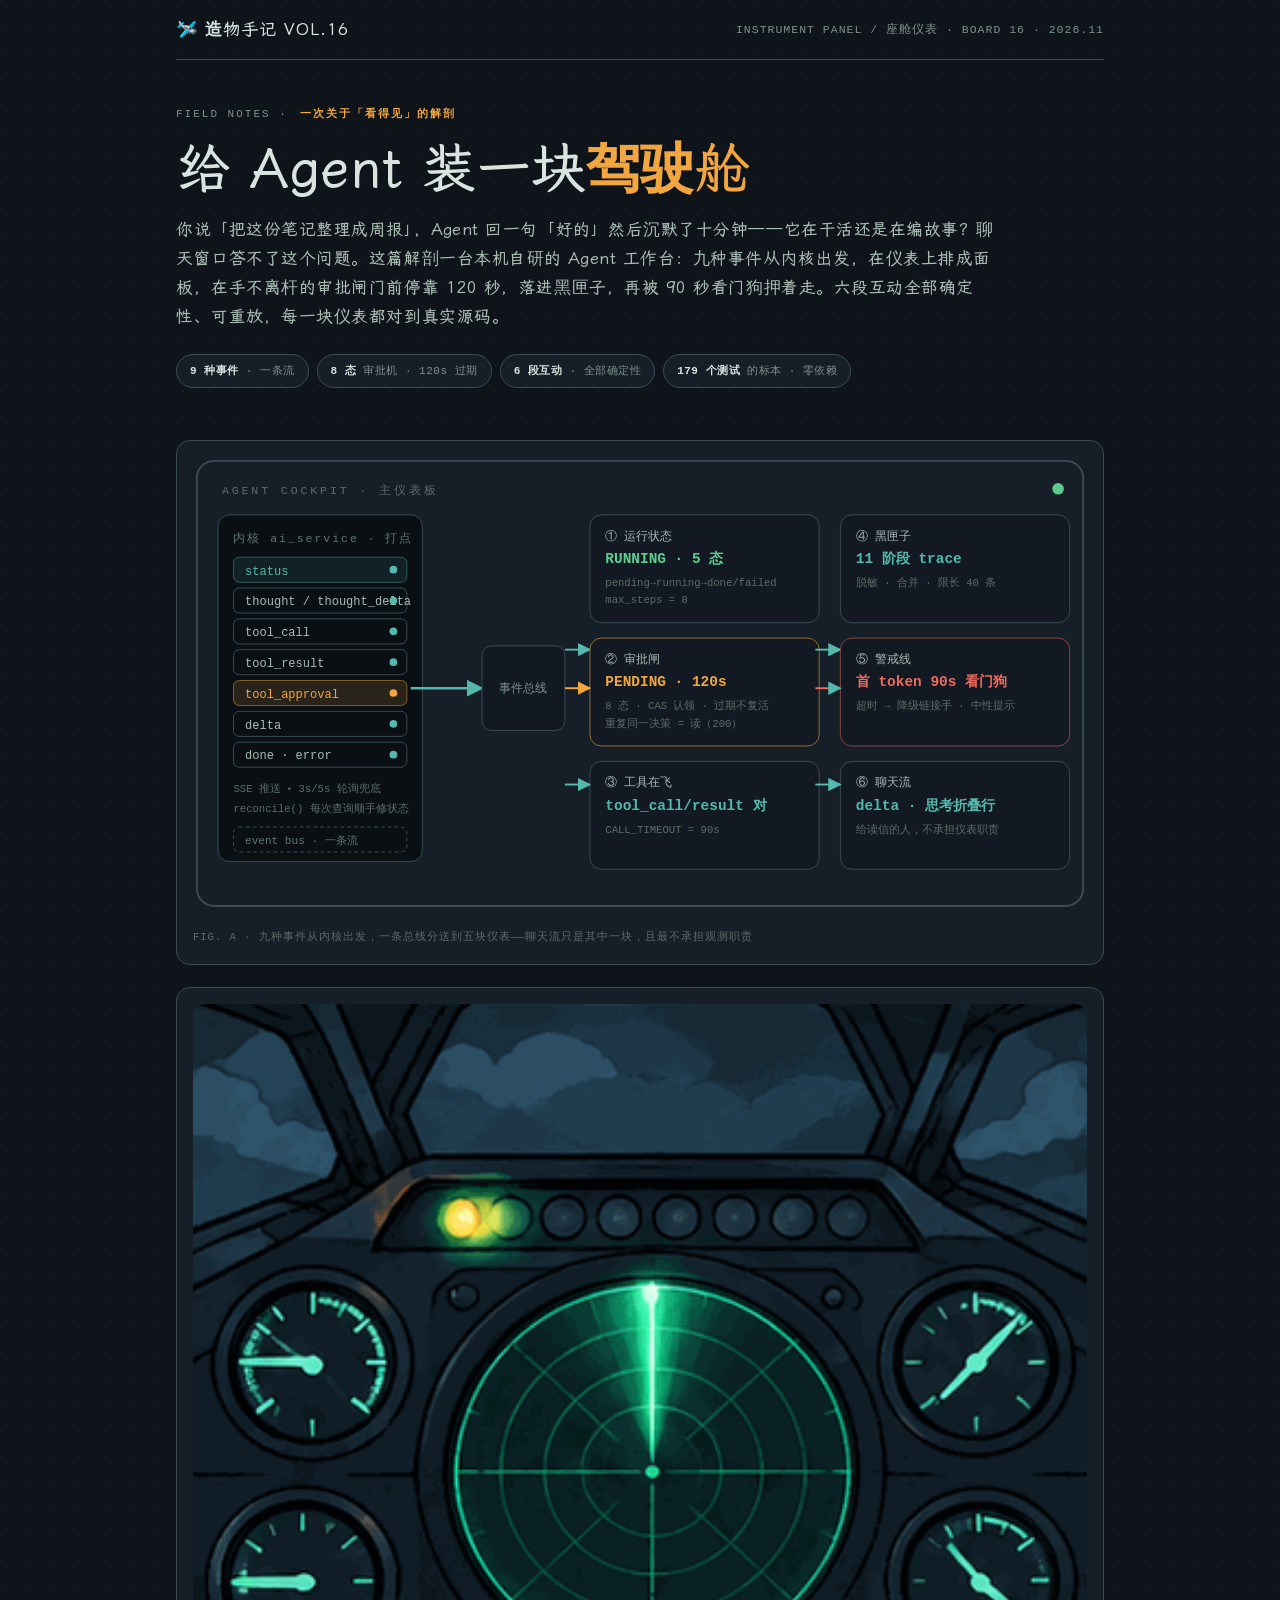
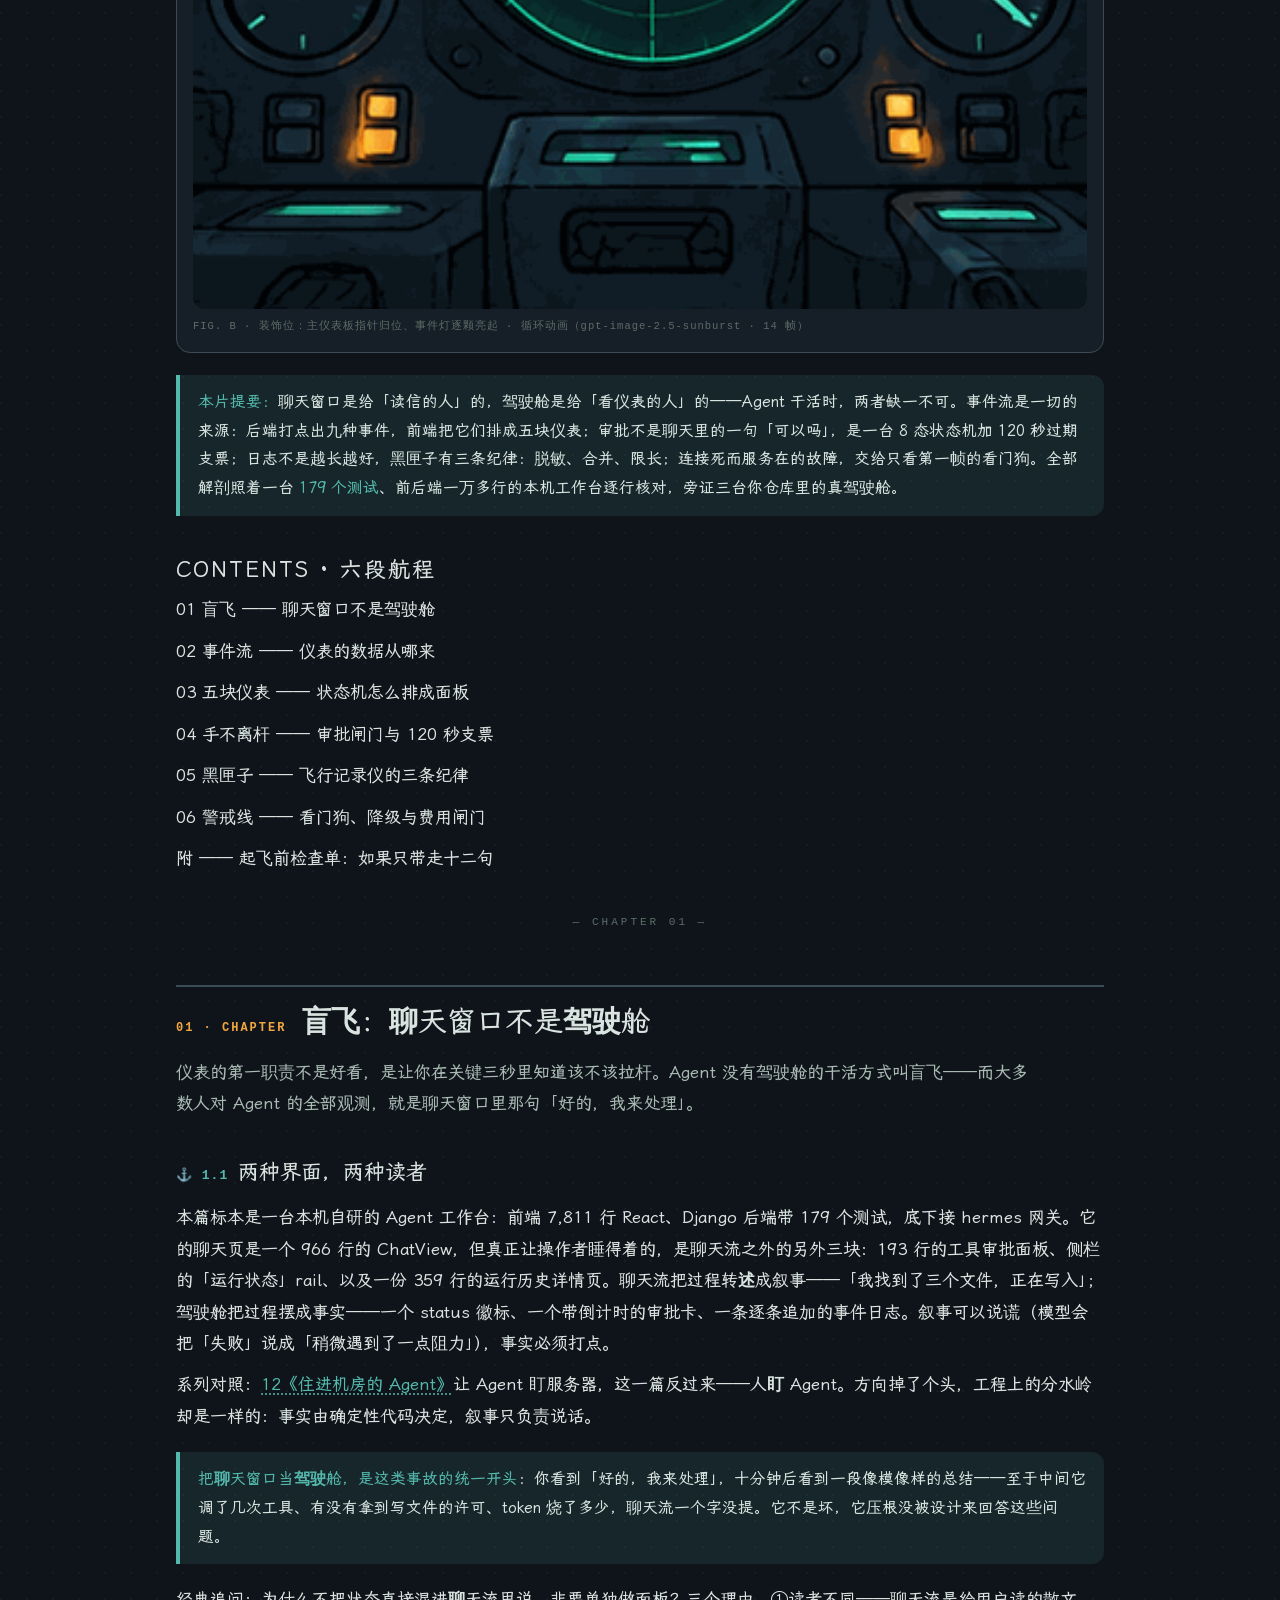
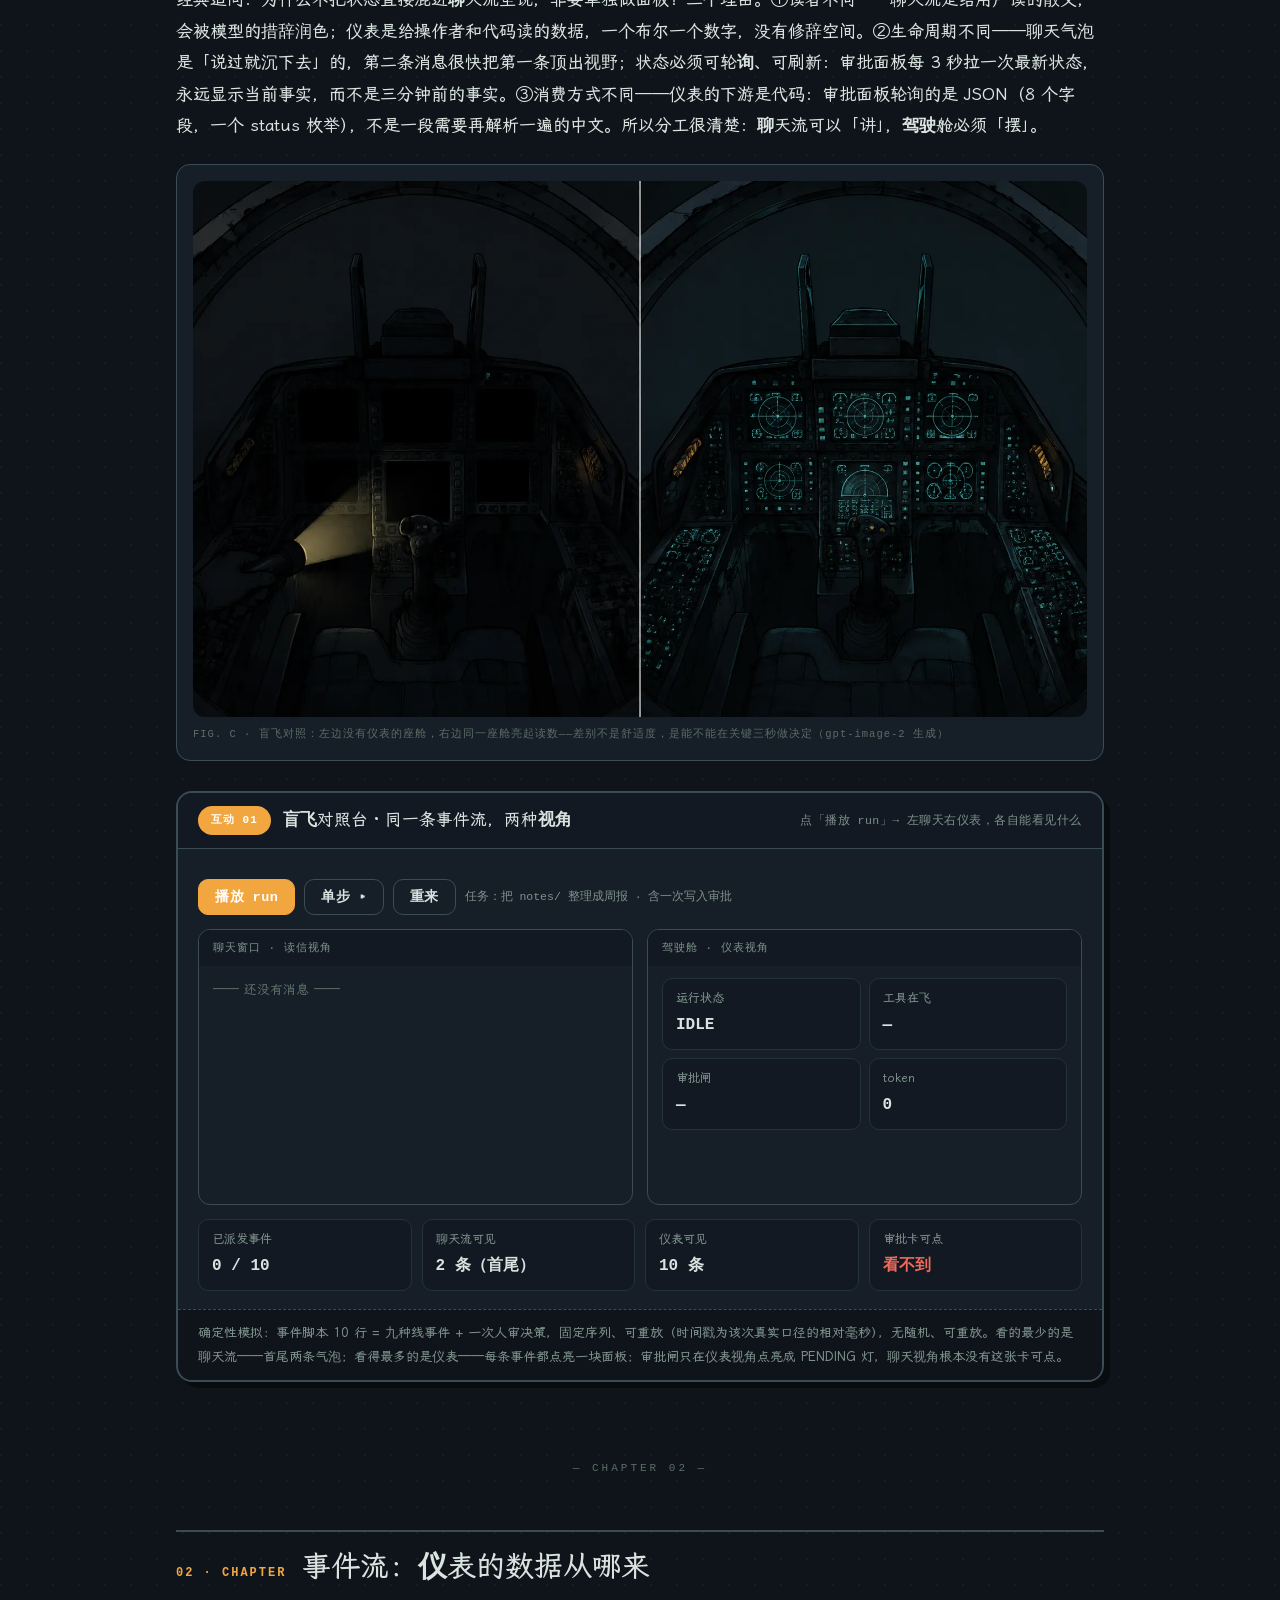
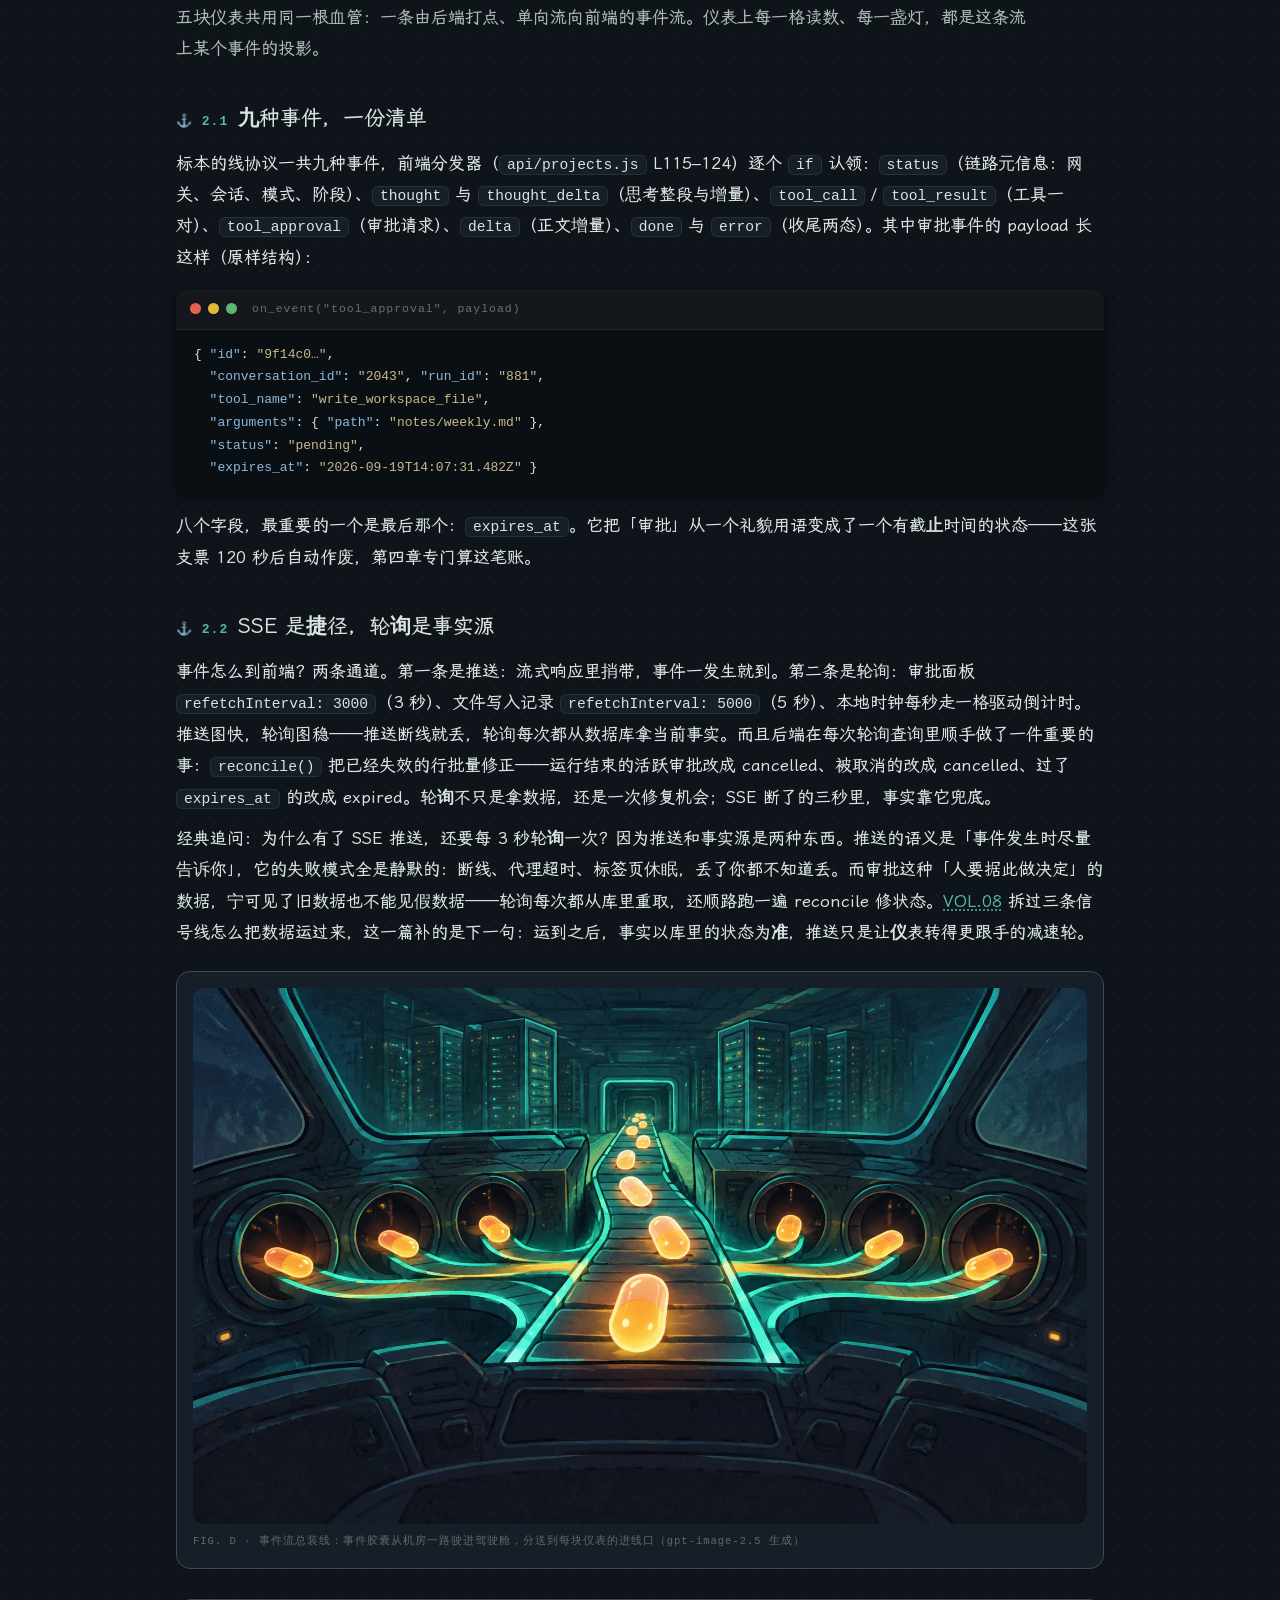
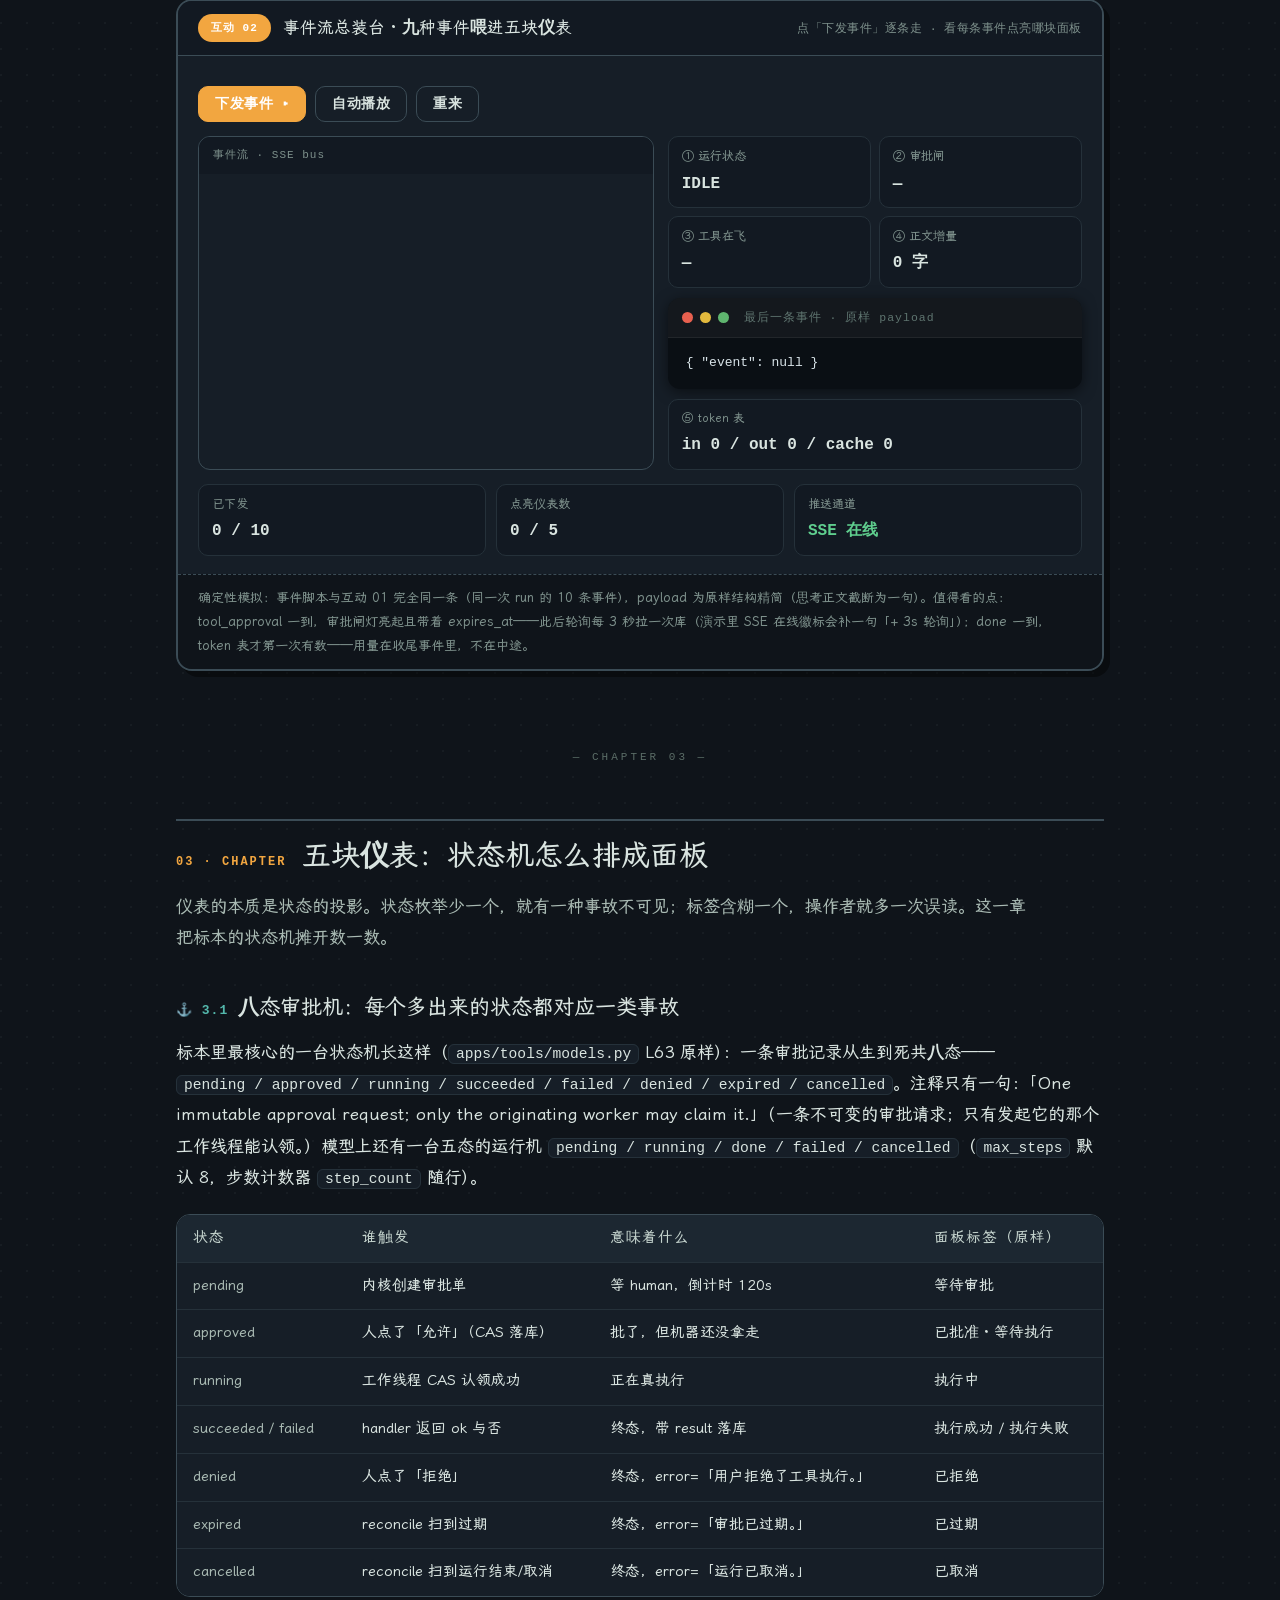
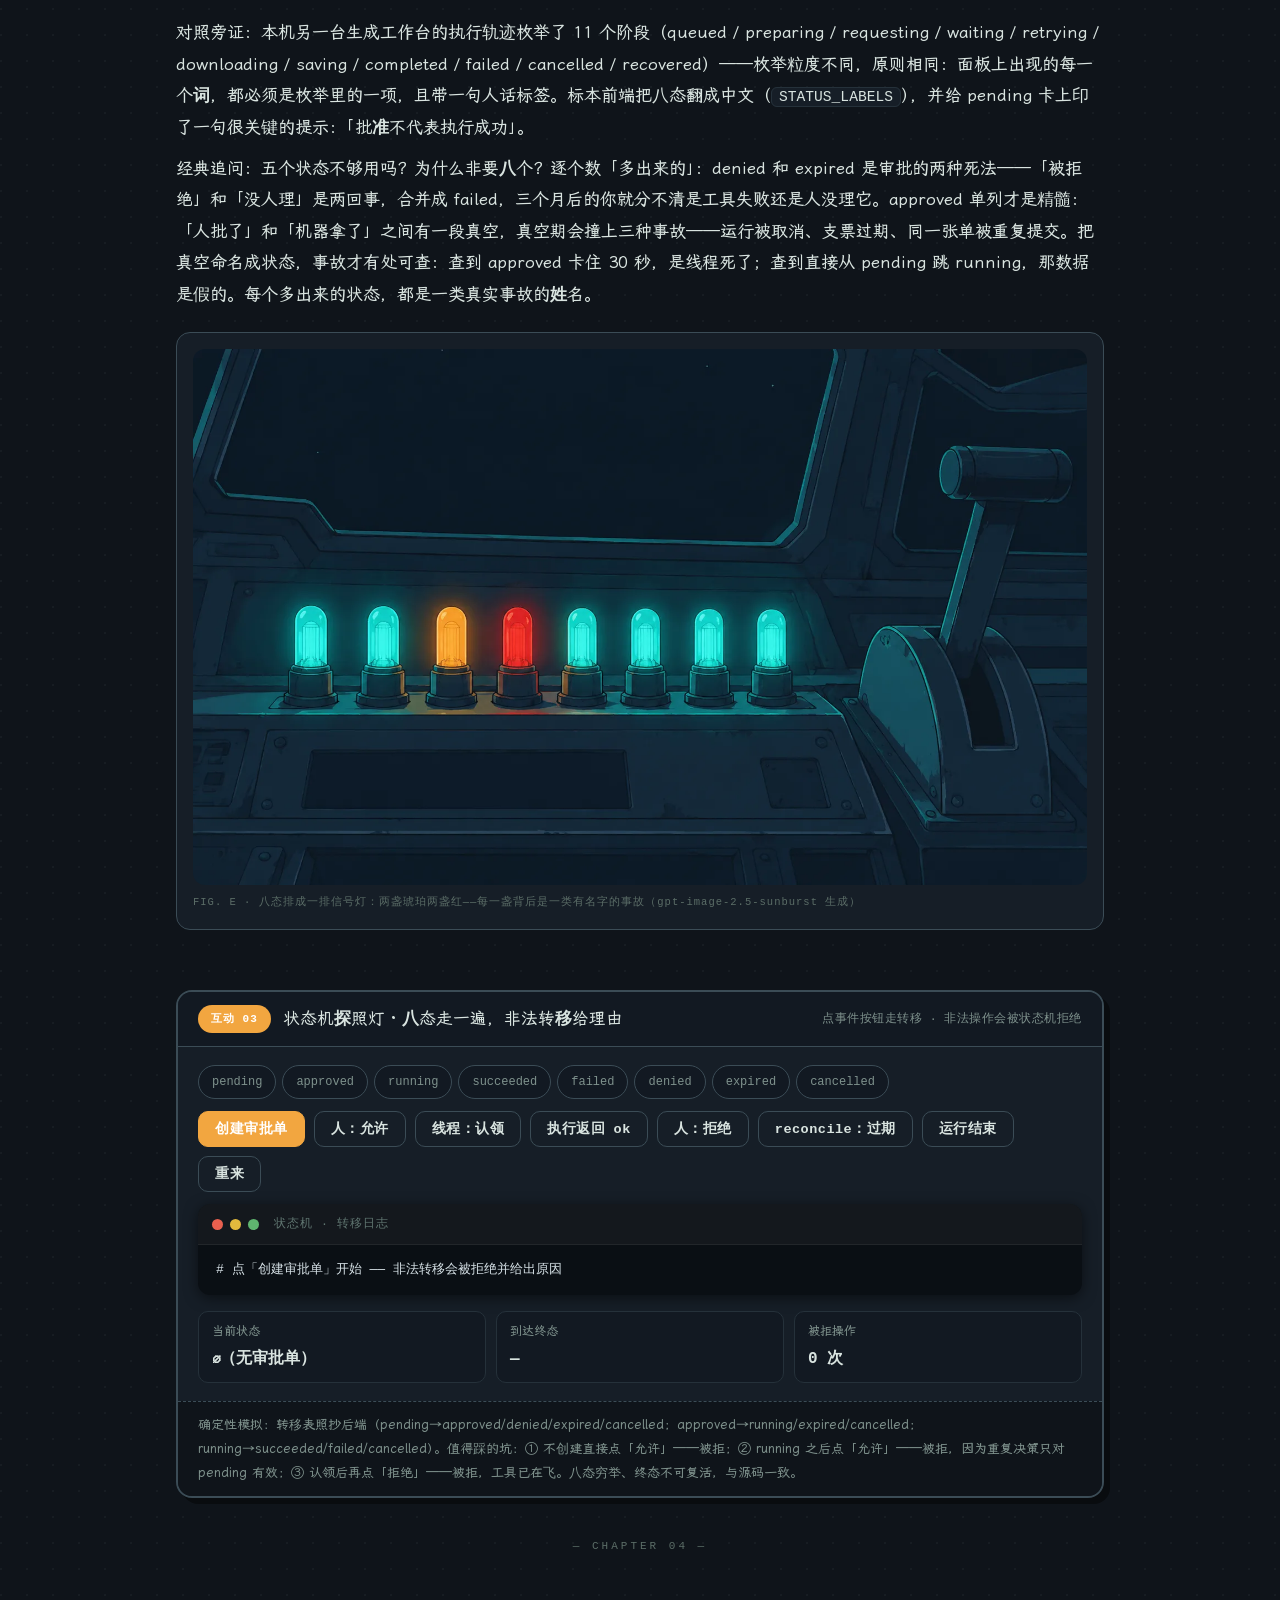
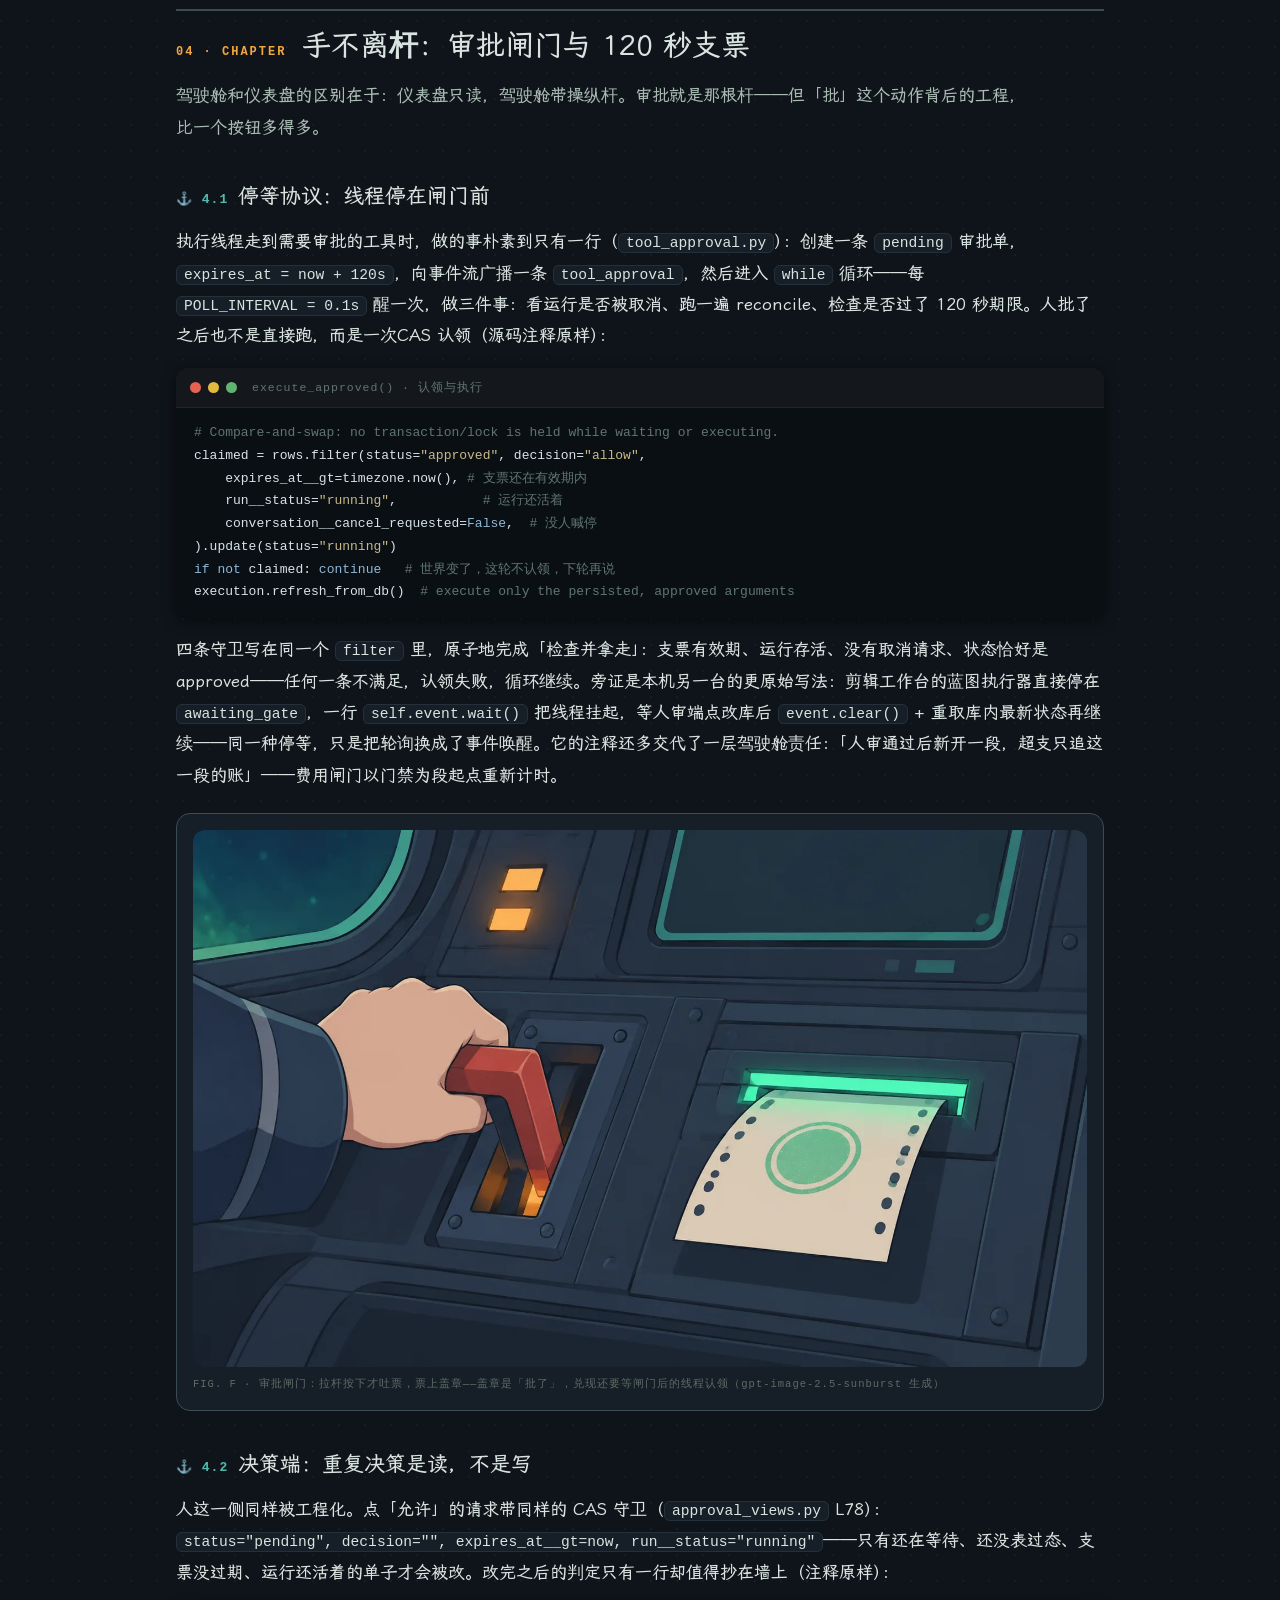
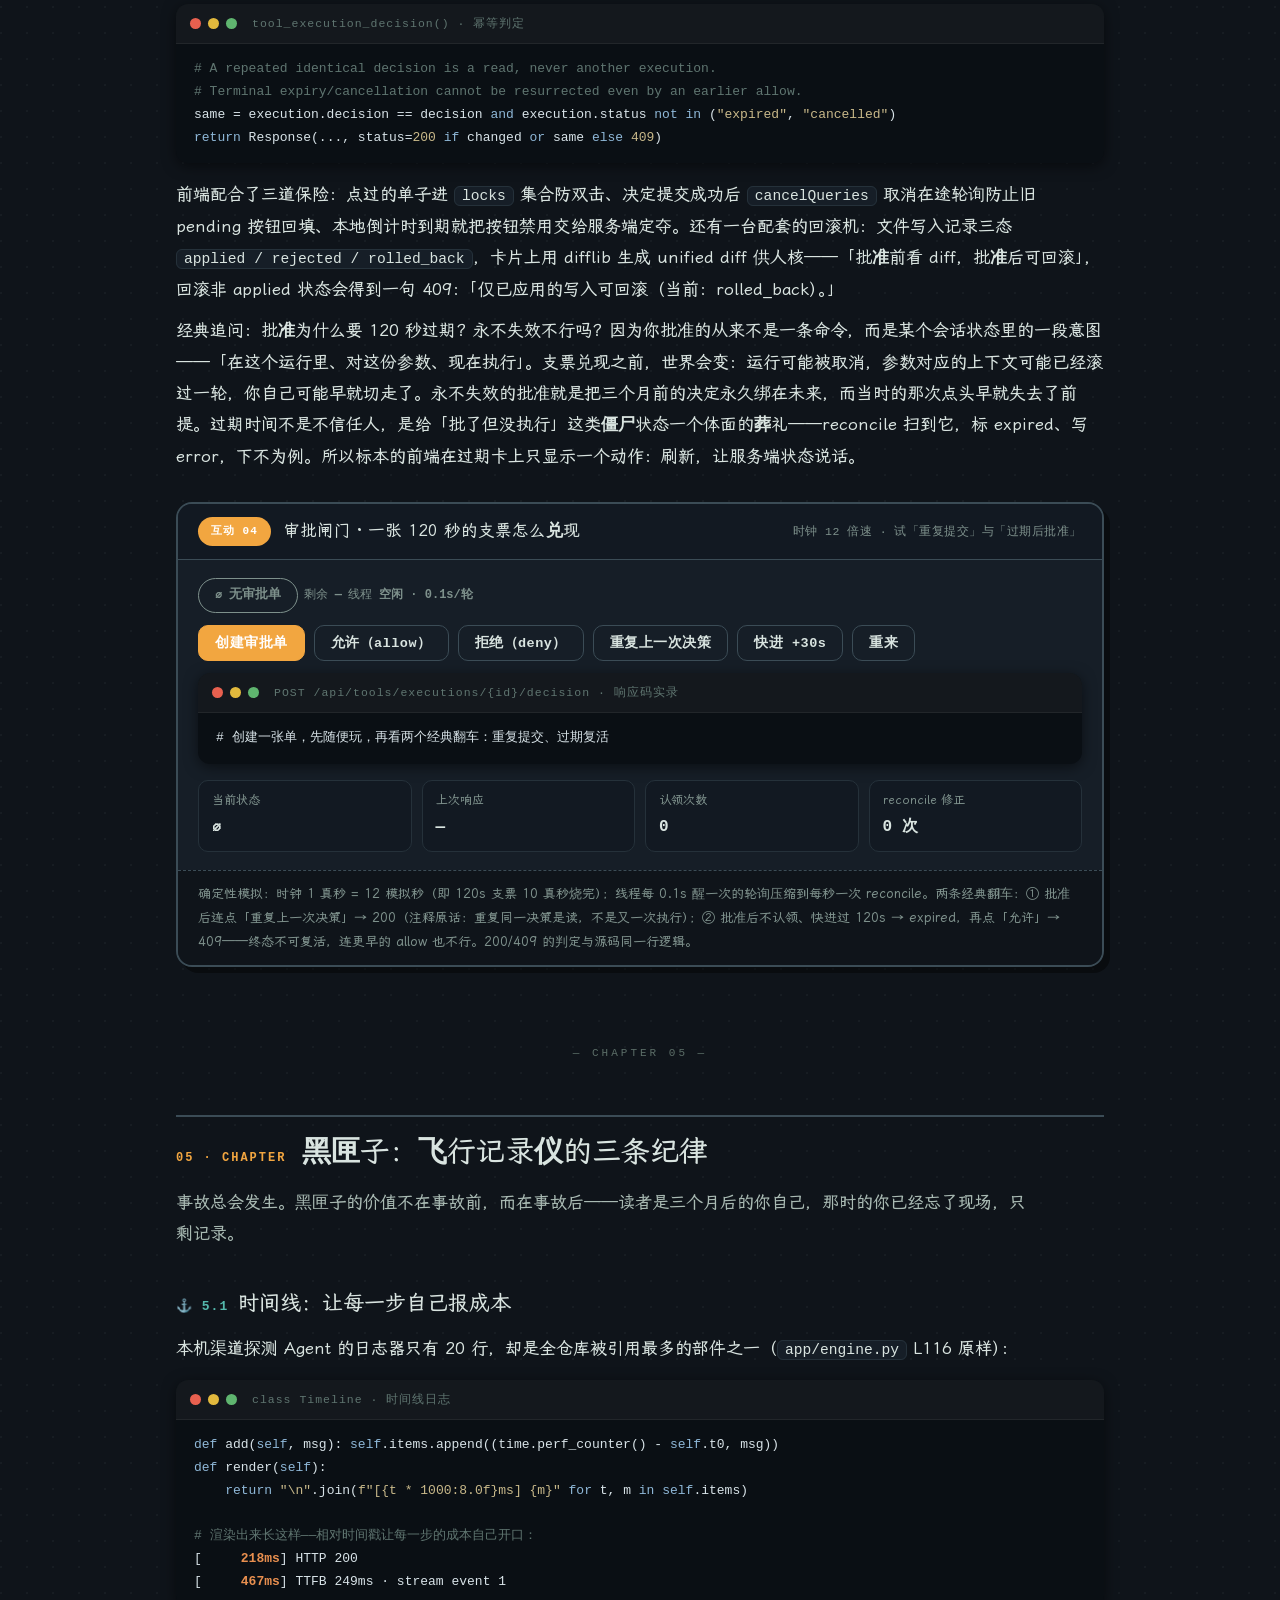
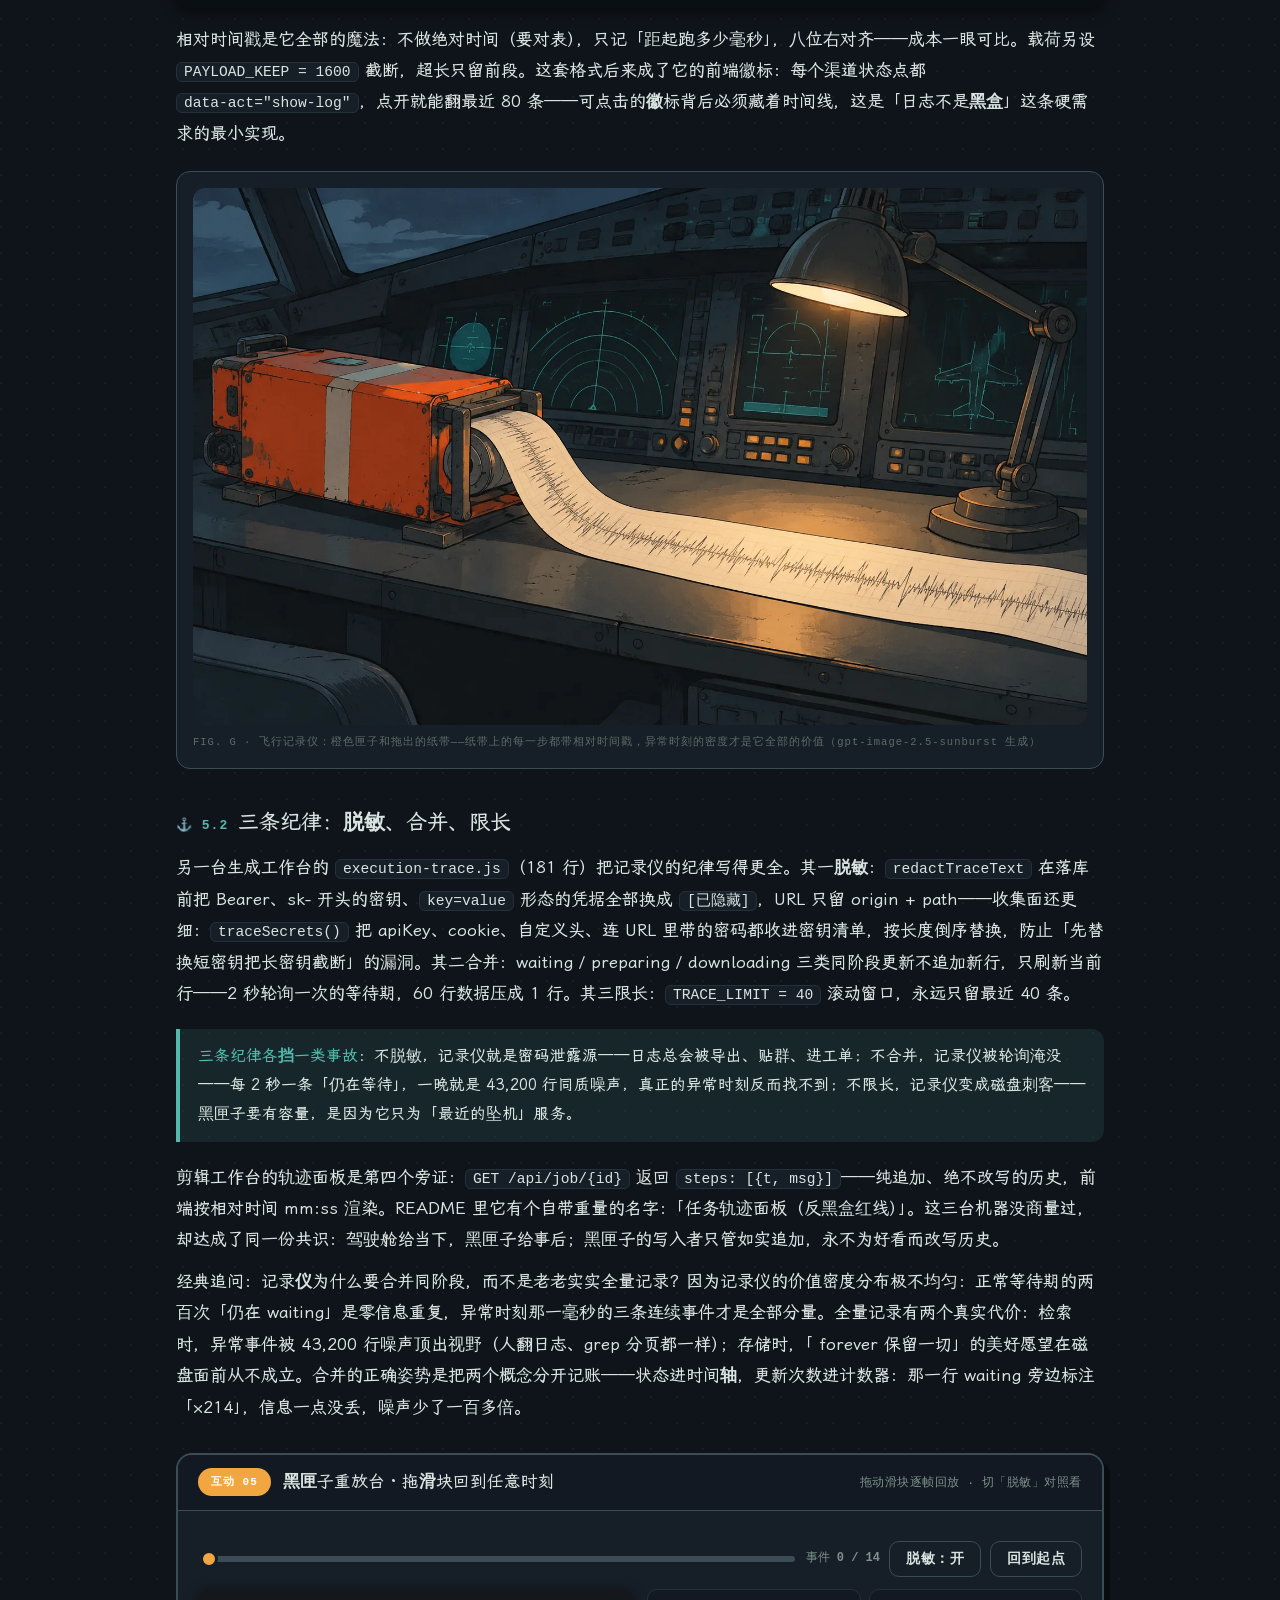
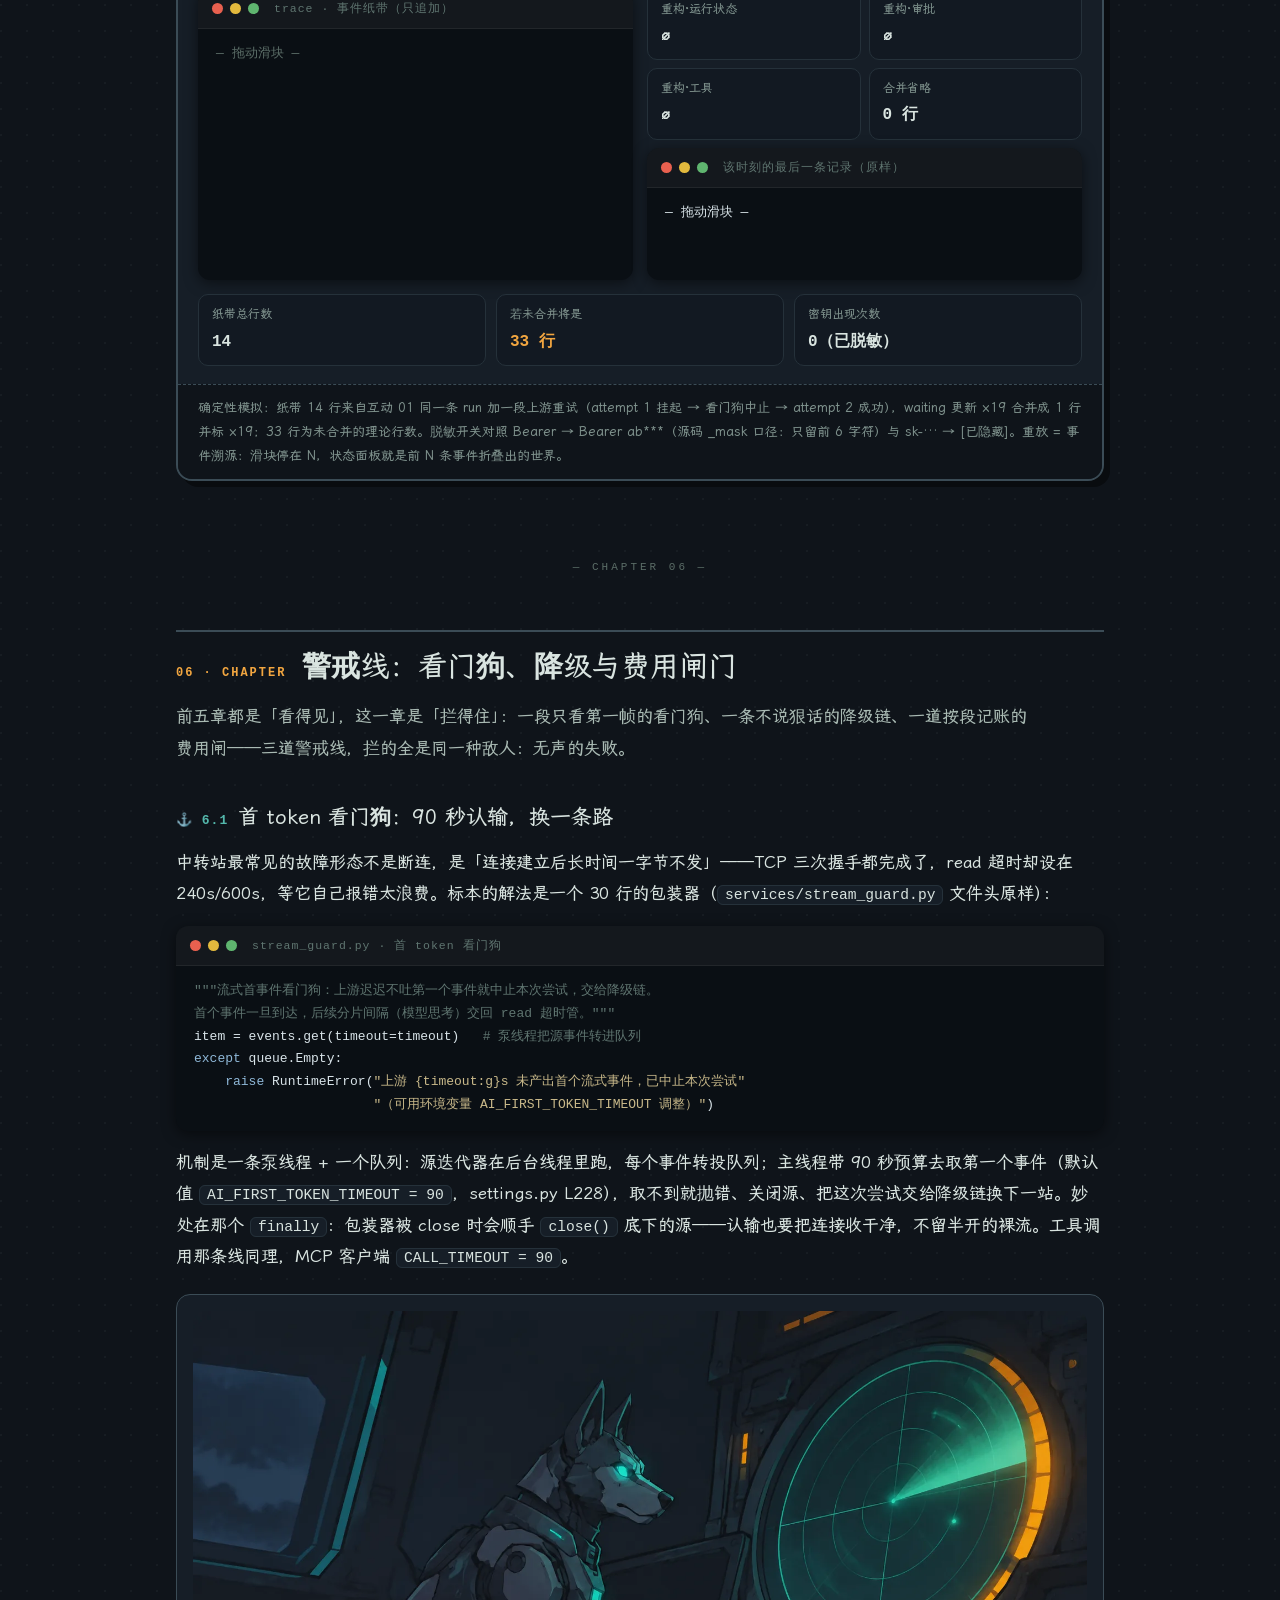
==== commit 0b140cb8: "series web: linkify VOL cross-references + series-nav footer" ====
--- a/index.html
+++ b/index.html
@@ -84,7 +84,7 @@
 <p class="ch-lead">仪表的第一职责不是好看，是让你在关键三秒里知道该不该拉杆。Agent 没有驾驶舱的干活方式叫盲飞——而大多数人对 Agent 的全部观测，就是聊天窗口里那句「好的，我来处理」。</p>
 <h3><span class="h3n">⚓ 1.1</span>两种界面，两种读者</h3>
 <p>本篇标本是一台本机自研的 Agent 工作台：前端 <b>7,811 行</b> React、Django 后端带 <b>179 个测试</b>，底下接 hermes 网关。它的聊天页是一个 966 行的 ChatView，但真正让操作者睡得着的，是聊天流之外的另外三块：193 行的<strong>工具审批面板</strong>、侧栏的<strong>「运行状态」rail</strong>、以及一份 359 行的<strong>运行历史详情页</strong>。聊天流把过程<strong>转述</strong>成叙事——「我找到了三个文件，正在写入」；驾驶舱把过程<strong>摆</strong>成事实——一个 status 徽标、一个带倒计时的审批卡、一条逐条追加的事件日志。叙事可以说谎（模型会把「失败」说成「稍微遇到了一点阻力」），事实必须打点。</p>
-<p>系列对照：VOL.12《住进机房的 Agent》让 Agent 盯服务器，这一篇反过来——<b>人盯 Agent</b>。方向掉了个头，工程上的分水岭却是一样的：事实由确定性代码决定，叙事只负责说话。</p>
+<p>系列对照：<a href="https://starrysea1412.github.io/agent-patrol/" target="_blank" rel="noopener" style="text-decoration:underline dotted; text-underline-offset:3px">12《住进机房的 Agent》</a>让 Agent 盯服务器，这一篇反过来——<b>人盯 Agent</b>。方向掉了个头，工程上的分水岭却是一样的：事实由确定性代码决定，叙事只负责说话。</p>
 <div class="note"><b>把聊天窗口当驾驶舱，是这类事故的统一开头</b>：你看到「好的，我来处理」，十分钟后看到一段像模像样的总结——至于中间它调了几次工具、有没有拿到写文件的许可、token 烧了多少，聊天流一个字没提。它不是坏，它压根没被设计来回答这些问题。</div>
 <p><b>经典追问：为什么不把状态直接混进聊天流里说，非要单独做面板？</b>三个理由。①<strong>读者不同</strong>——聊天流是给用户读的散文，会被模型的措辞润色；仪表是给操作者和代码读的数据，一个布尔一个数字，没有修辞空间。②<strong>生命周期不同</strong>——聊天气泡是「说过就沉下去」的，第二条消息很快把第一条顶出视野；状态必须<strong>可轮询、可刷新</strong>：审批面板每 3 秒拉一次最新状态，永远显示当前事实，而不是三分钟前的事实。③<strong>消费方式不同</strong>——仪表的下游是代码：审批面板轮询的是 JSON（8 个字段，一个 status 枚举），不是一段需要再解析一遍的中文。所以分工很清楚：<b>聊天流可以「讲」，驾驶舱必须「摆」</b>。</p>
 <div class="fig"><img src="assets/ch1-blind.webp" alt="盲飞与亮起仪表的座舱对比" loading="lazy" style="width:100%;border-radius:12px;display:block">
@@ -151,7 +151,7 @@
 <p>八个字段，最重要的一个是最后那个：<code>expires_at</code>。它把「审批」从一个礼貌用语变成了一个<strong>有截止时间的状态</strong>——这张支票 120 秒后自动作废，第四章专门算这笔账。</p>
 <h3><span class="h3n">⚓ 2.2</span>SSE 是捷径，轮询是事实源</h3>
 <p>事件怎么到前端？两条通道。第一条是推送：流式响应里捎带，事件一发生就到。第二条是轮询：审批面板 <code>refetchInterval: 3000</code>（3 秒）、文件写入记录 <code>refetchInterval: 5000</code>（5 秒）、本地时钟每秒走一格驱动倒计时。推送图快，轮询图<strong>稳</strong>——推送断线就丢，轮询每次都从数据库拿<strong>当前事实</strong>。而且后端在每次轮询查询里顺手做了一件重要的事：<code>reconcile()</code> 把已经失效的行批量修正——运行结束的活跃审批改成 cancelled、被取消的改成 cancelled、过了 <code>expires_at</code> 的改成 expired。<b>轮询不只是拿数据，还是一次修复机会</b>；SSE 断了的三秒里，事实靠它兜底。</p>
-<p><b>经典追问：为什么有了 SSE 推送，还要每 3 秒轮询一次？</b>因为推送和事实源是两种东西。推送的语义是「事件发生时尽量告诉你」，它的失败模式全是静默的：断线、代理超时、标签页休眠，丢了你都不知道丢。而审批这种「人要据此做决定」的数据，宁可见了旧数据也不能见假数据——轮询每次都从库里重取，还顺路跑一遍 reconcile 修状态。VOL.08 拆过三条信号线怎么把数据运过来，这一篇补的是下一句：<b>运到之后，事实以库里的状态为准，推送只是让仪表转得更跟手的减速轮</b>。</p>
+<p><b>经典追问：为什么有了 SSE 推送，还要每 3 秒轮询一次？</b>因为推送和事实源是两种东西。推送的语义是「事件发生时尽量告诉你」，它的失败模式全是静默的：断线、代理超时、标签页休眠，丢了你都不知道丢。而审批这种「人要据此做决定」的数据，宁可见了旧数据也不能见假数据——轮询每次都从库里重取，还顺路跑一遍 reconcile 修状态。<a href="https://starrysea1412.github.io/agent-signals/" target="_blank" rel="noopener" style="text-decoration:underline dotted;text-underline-offset:3px">VOL.08</a> 拆过三条信号线怎么把数据运过来，这一篇补的是下一句：<b>运到之后，事实以库里的状态为准，推送只是让仪表转得更跟手的减速轮</b>。</p>
 <div class="fig"><img src="assets/ch2-stream.webp" alt="事件流传送带进驾驶舱" loading="lazy" style="width:100%;border-radius:12px;display:block">
 <div class="fig-cap">FIG. D · 事件流总装线：事件胶囊从机房一路驶进驾驶舱，分送到每块仪表的进线口（gpt-image-2.5 生成）</div>
 </div>
@@ -454,7 +454,7 @@
 </div>
 <h2 style="font-size:24px;margin:34px 0 6px">收尾：一条流，六种读法</h2>
 <p>驾驶舱的全部心思可以压成一句话：<b>让同一条事件流，在六种角色面前各被读一遍</b>——聊天流把它读成叙事，面板把它读成状态，闸门把它读成一张要兑现的支票，黑匣子把它读成只追加的历史，看门狗把它读成第一帧有没有准时出现，费用闸把它读成一段一段的账。写完这篇试了试标本的六个小样，最有意思的是互动 04：把批准后的单子晾到过期再点允许，回给浏览器的是那句 409——「终态不可复活，连更早的 allow 也不行」，这条注释本来只是为了堵一个双击竞态，三个月后读起来，是一份关于「承诺有时效」的完整声明。</p>
-<div class="site-foot">
+<div class="series-nav" style="display:flex;gap:14px;flex-wrap:wrap;justify-content:center;align-items:baseline;font-family:var(--mono,Consolas,monospace);font-size:11px;letter-spacing:1px;color:var(--muted,#8a959c);margin:26px 0 0;padding:16px 0 0;border-top:1px solid var(--line,#d8d8cc)"><a href="https://starrysea1412.github.io/agent-toolkit/" style="color:inherit">← VOL.15 给 Agent 发一套趁手的工具</a><a href="https://starrysea1412.github.io/makers-notebook/" style="color:var(--orange,var(--steel,#3e5c6e));font-weight:700">☰ 全系列目录</a><a href="https://starrysea1412.github.io/agent-sandbox/" style="color:inherit">VOL.17 把危险关进笼子 →</a></div><div class="site-foot">
 <span>造物手记 VOL.16 · 给 Agent 装一块驾驶舱</span>
 <span>INSTRUMENT PANEL / 2026.11 / 六章 · 六段互动 · 零依赖</span>
 <span>交互确定性模拟 · 标本 hermes-agent-workbench · StarrySea1412</span>
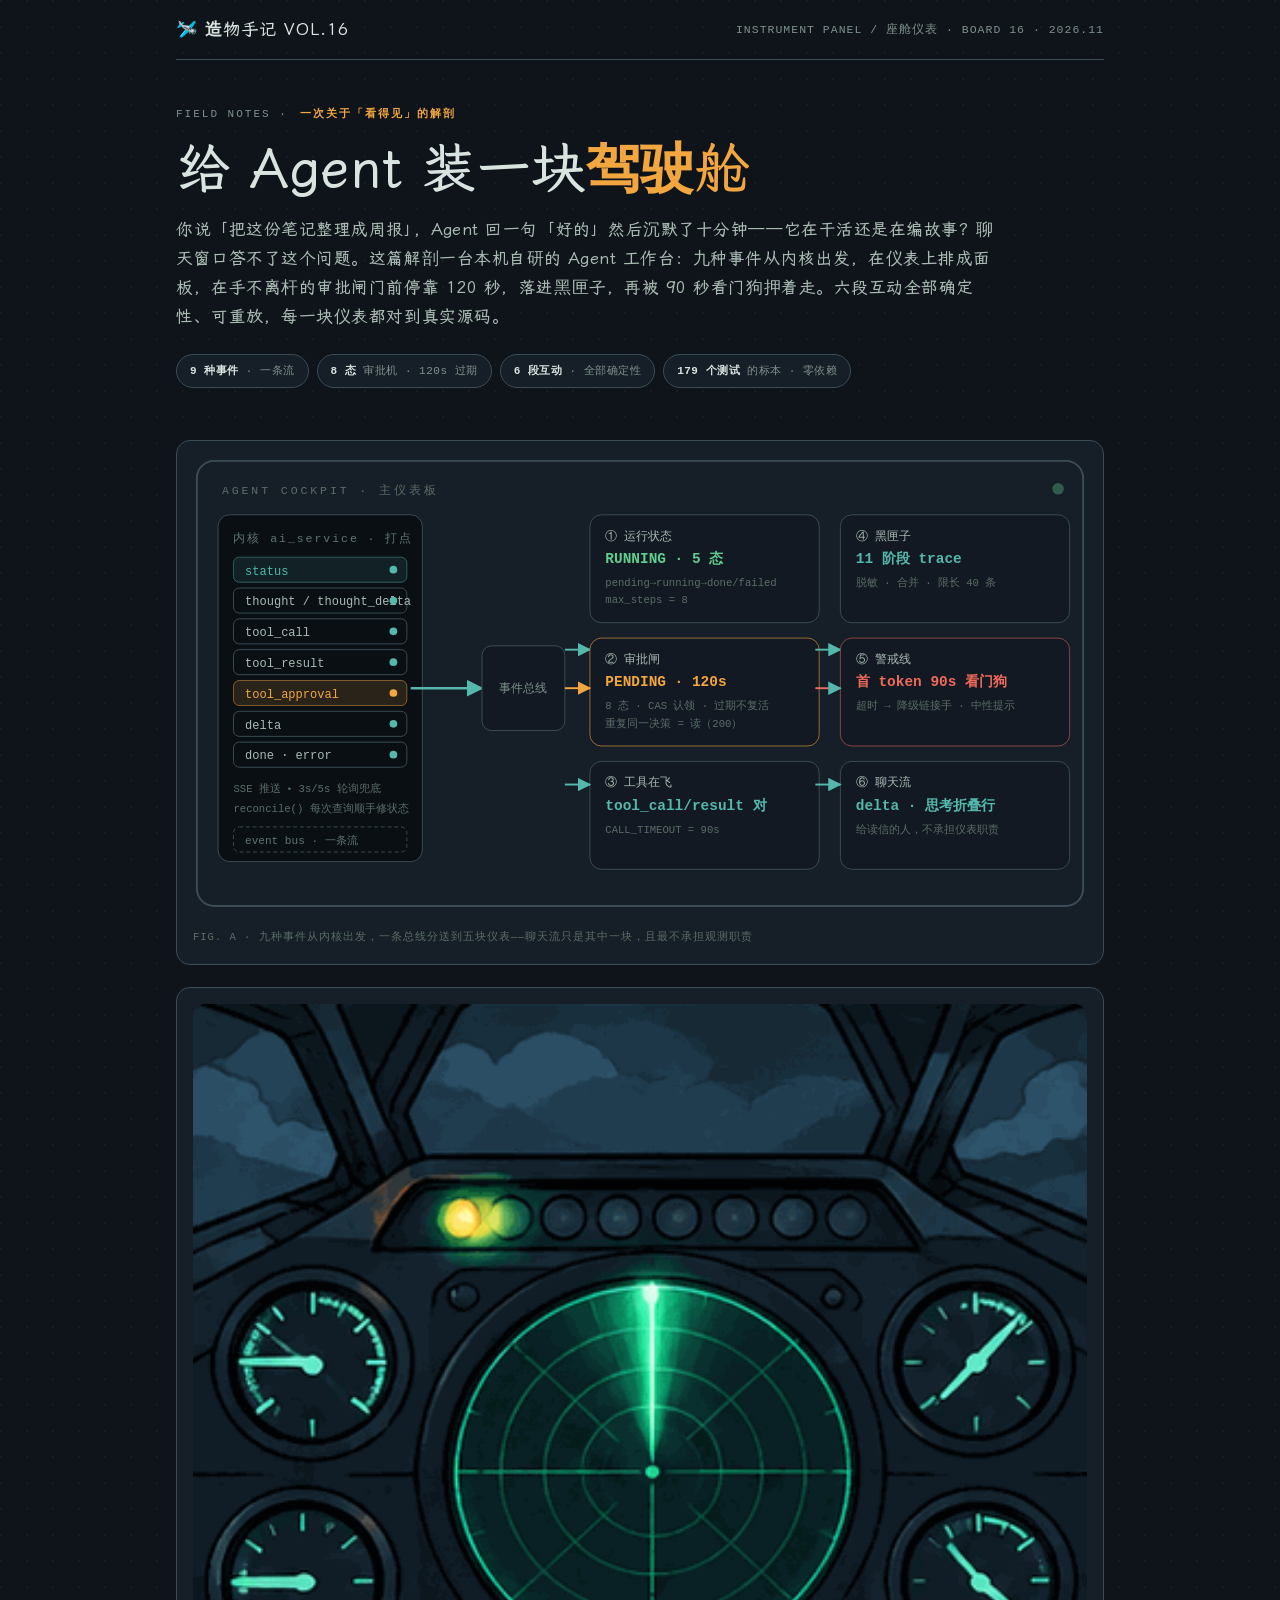
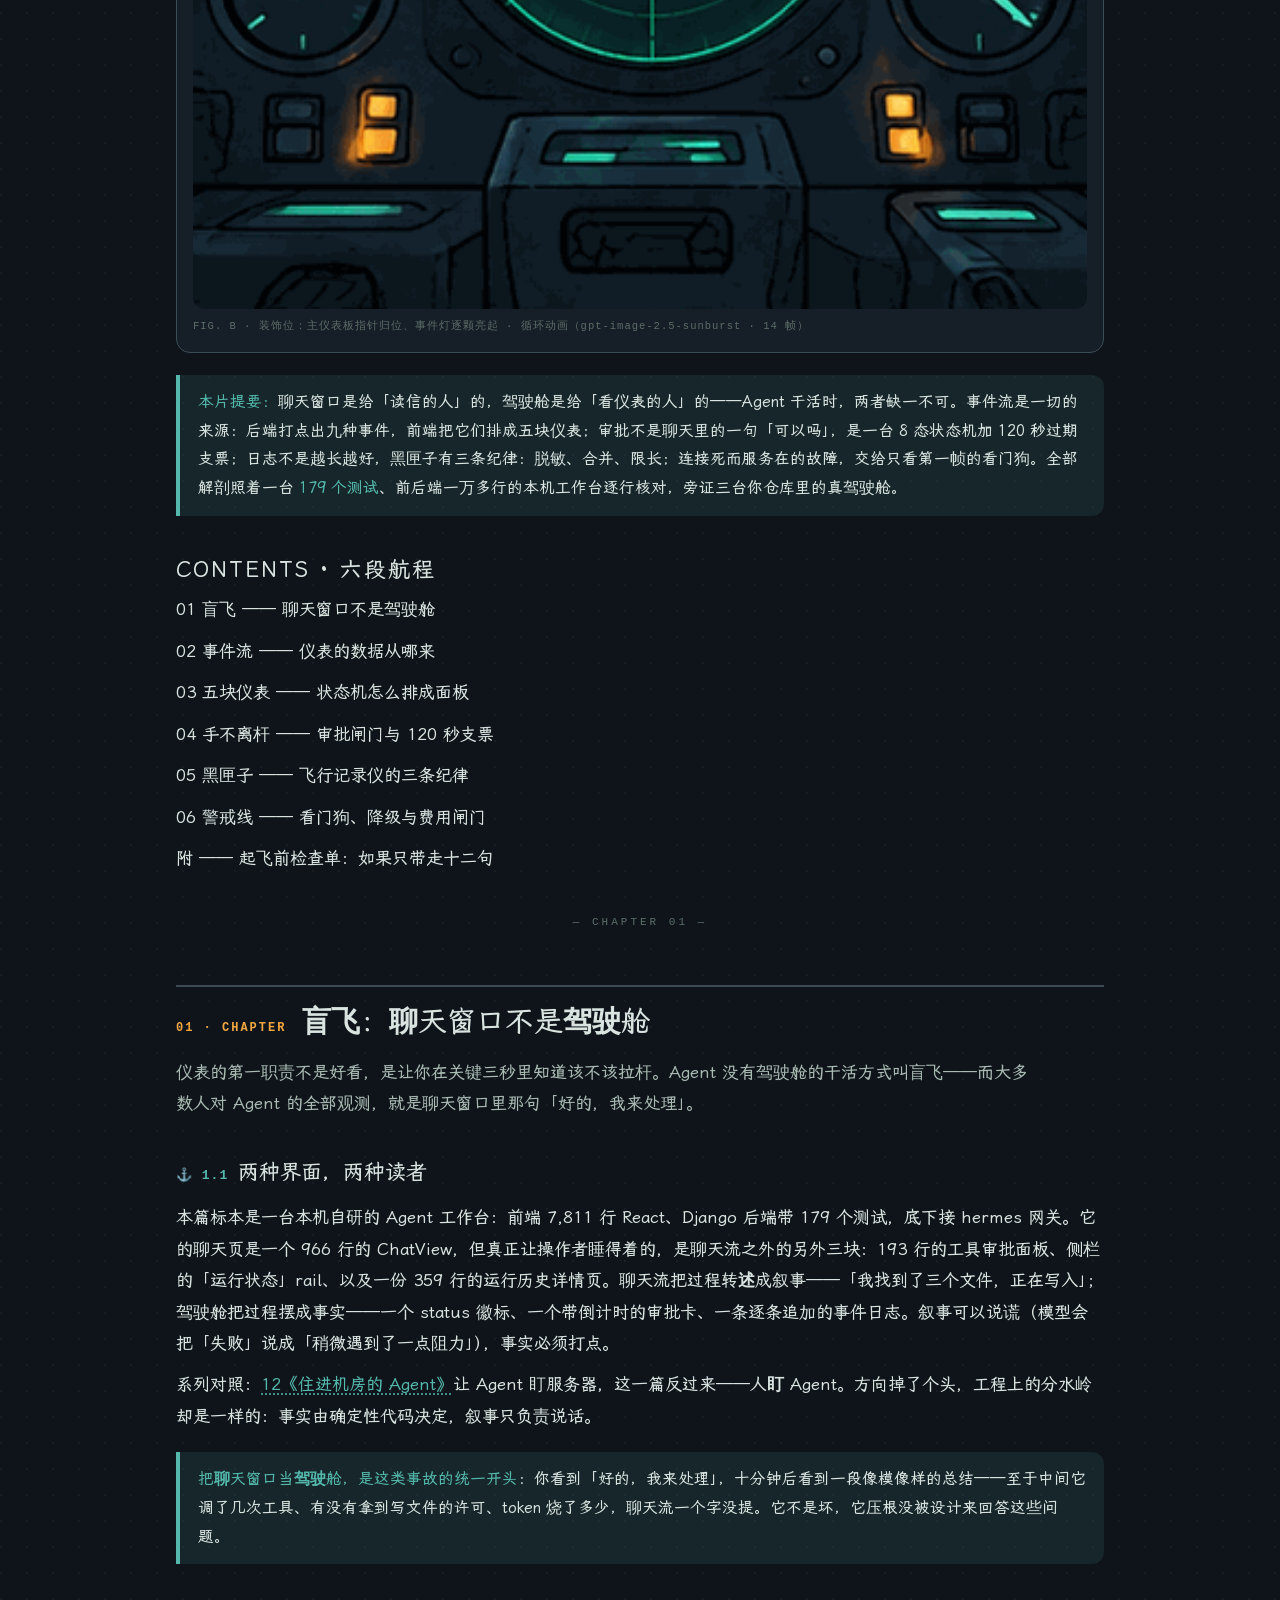
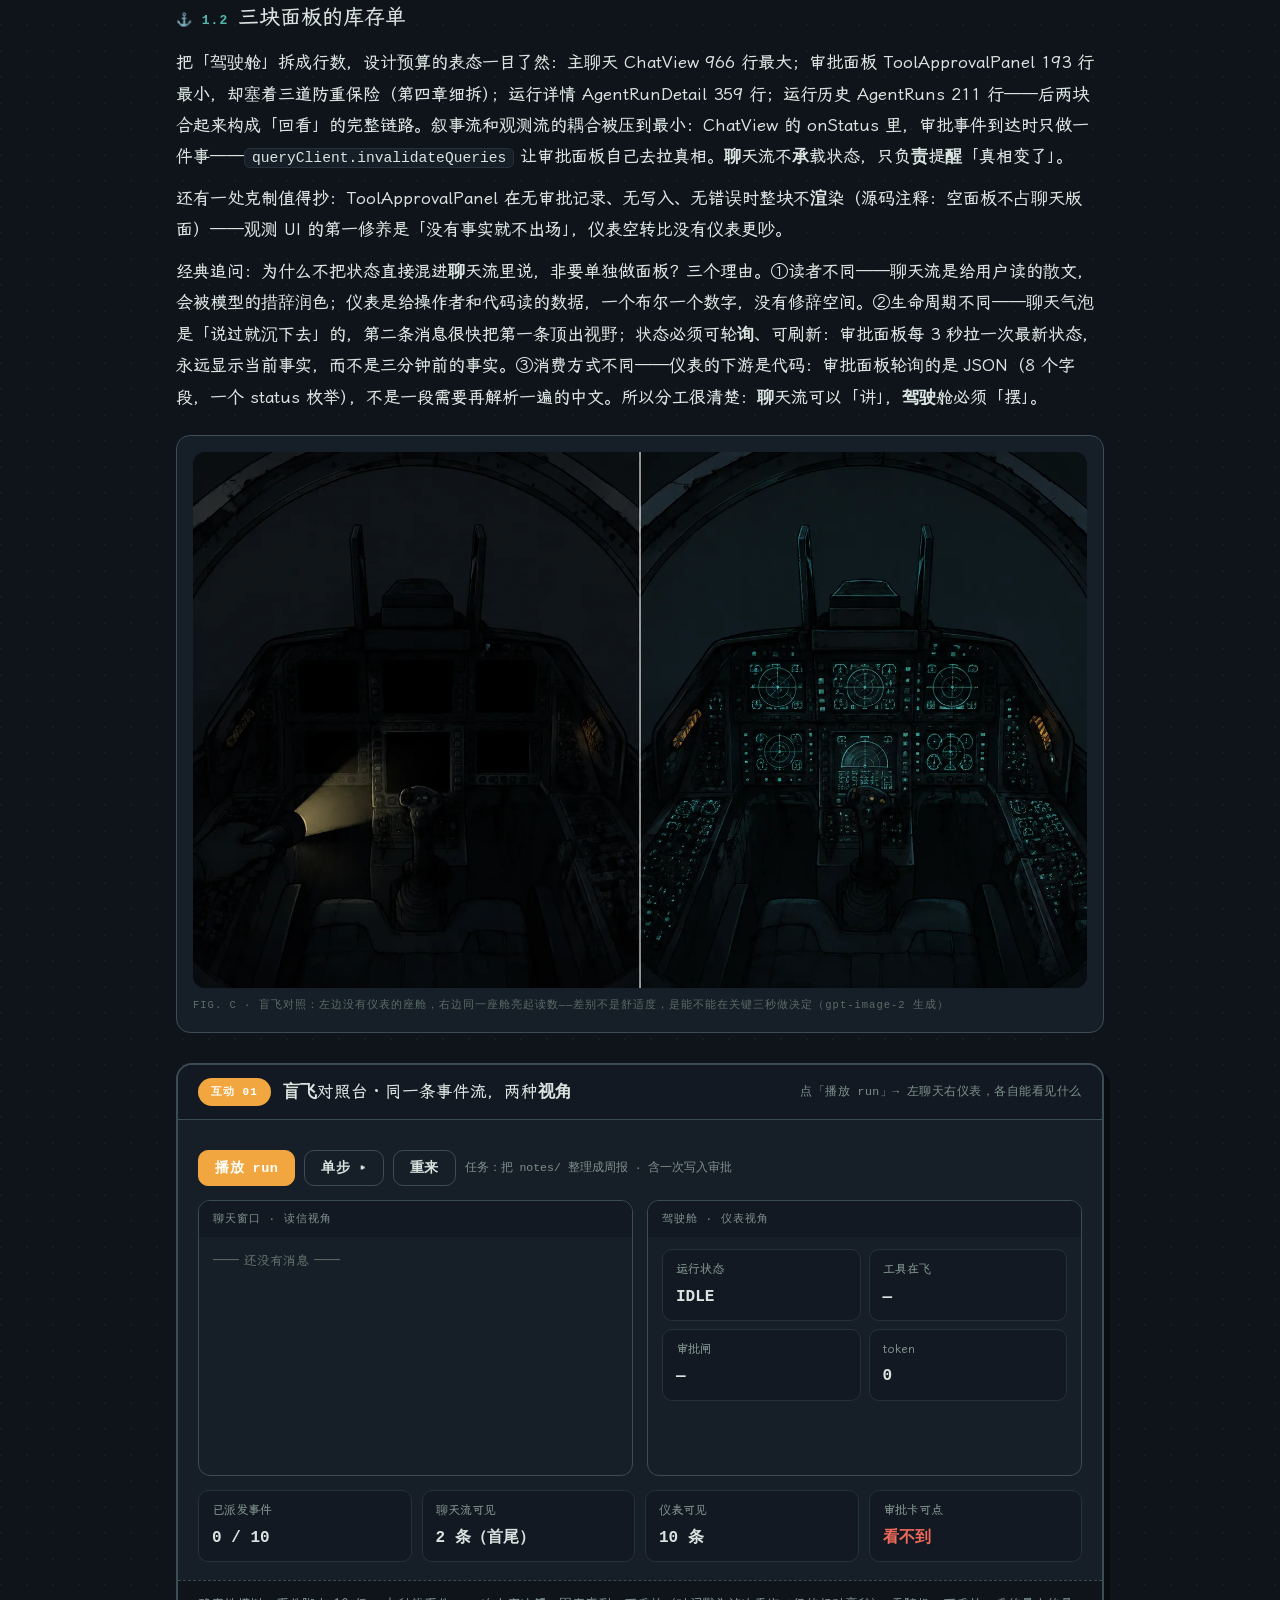
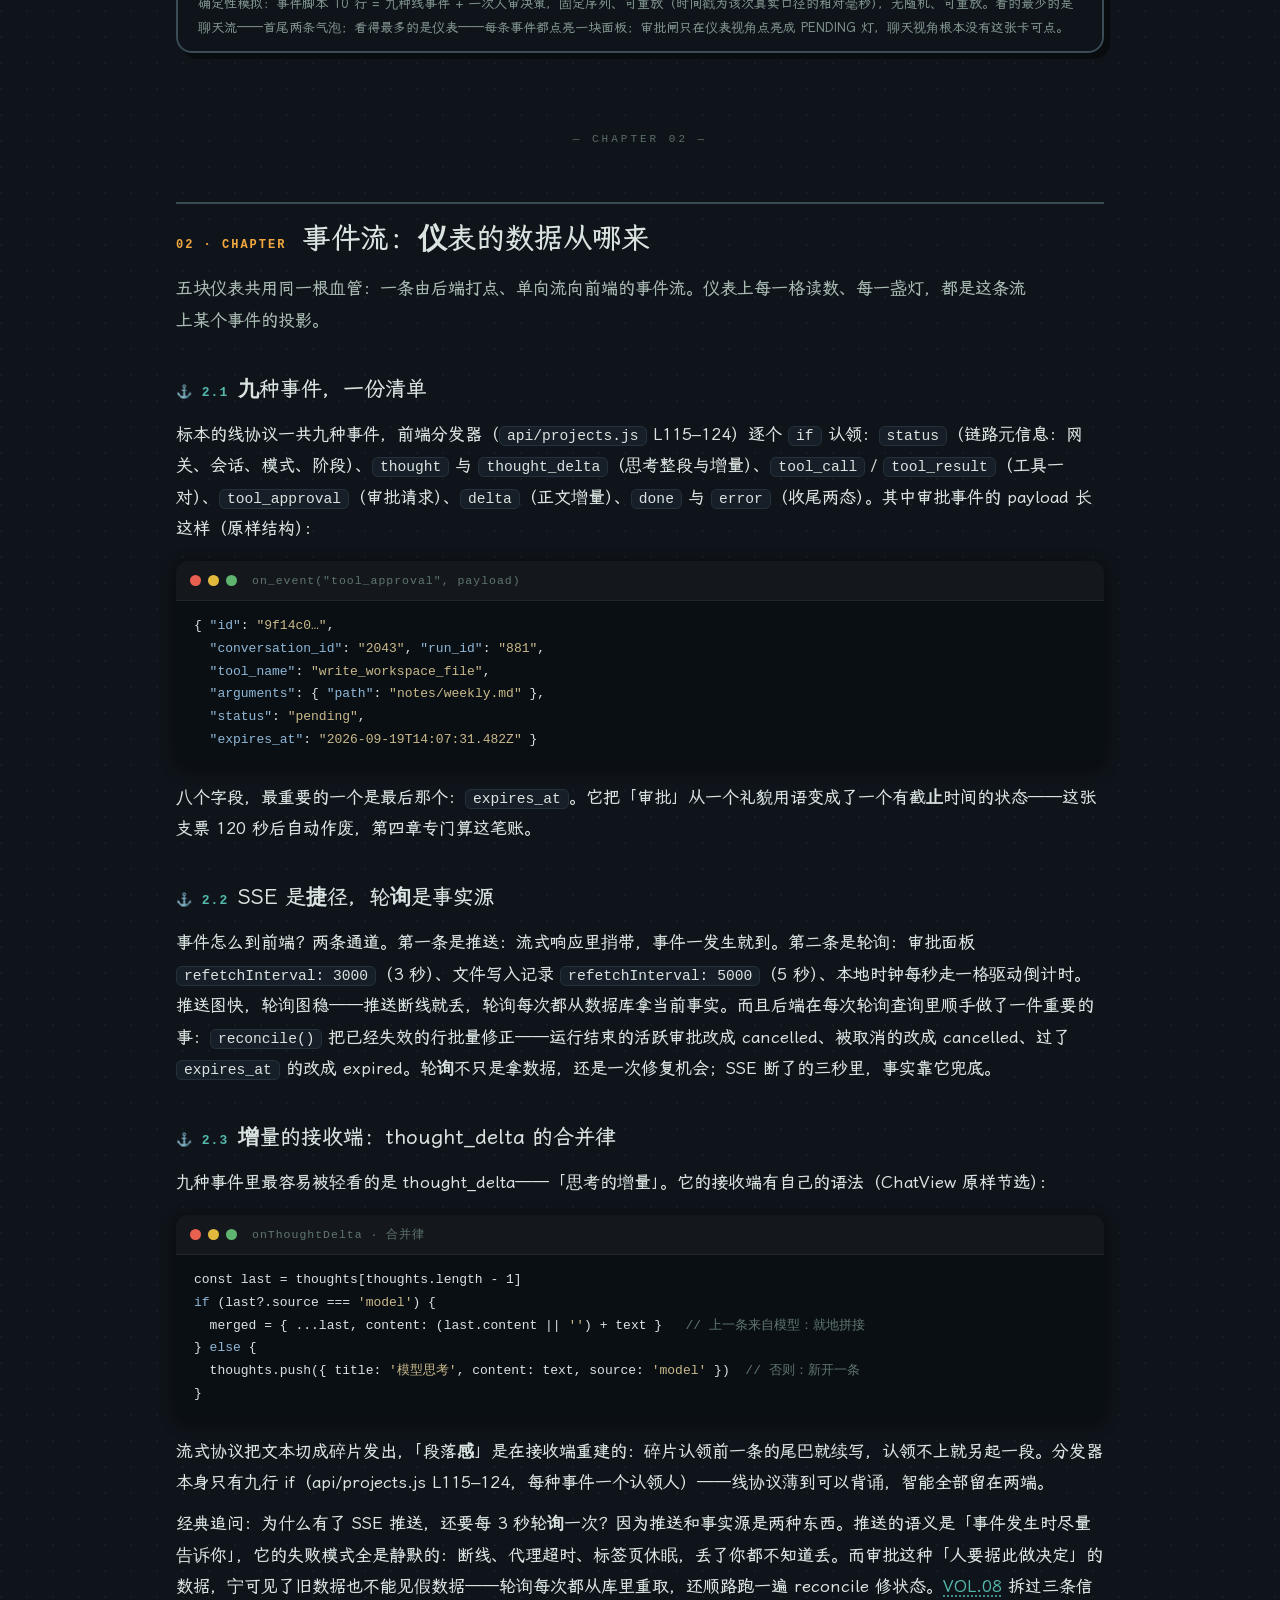
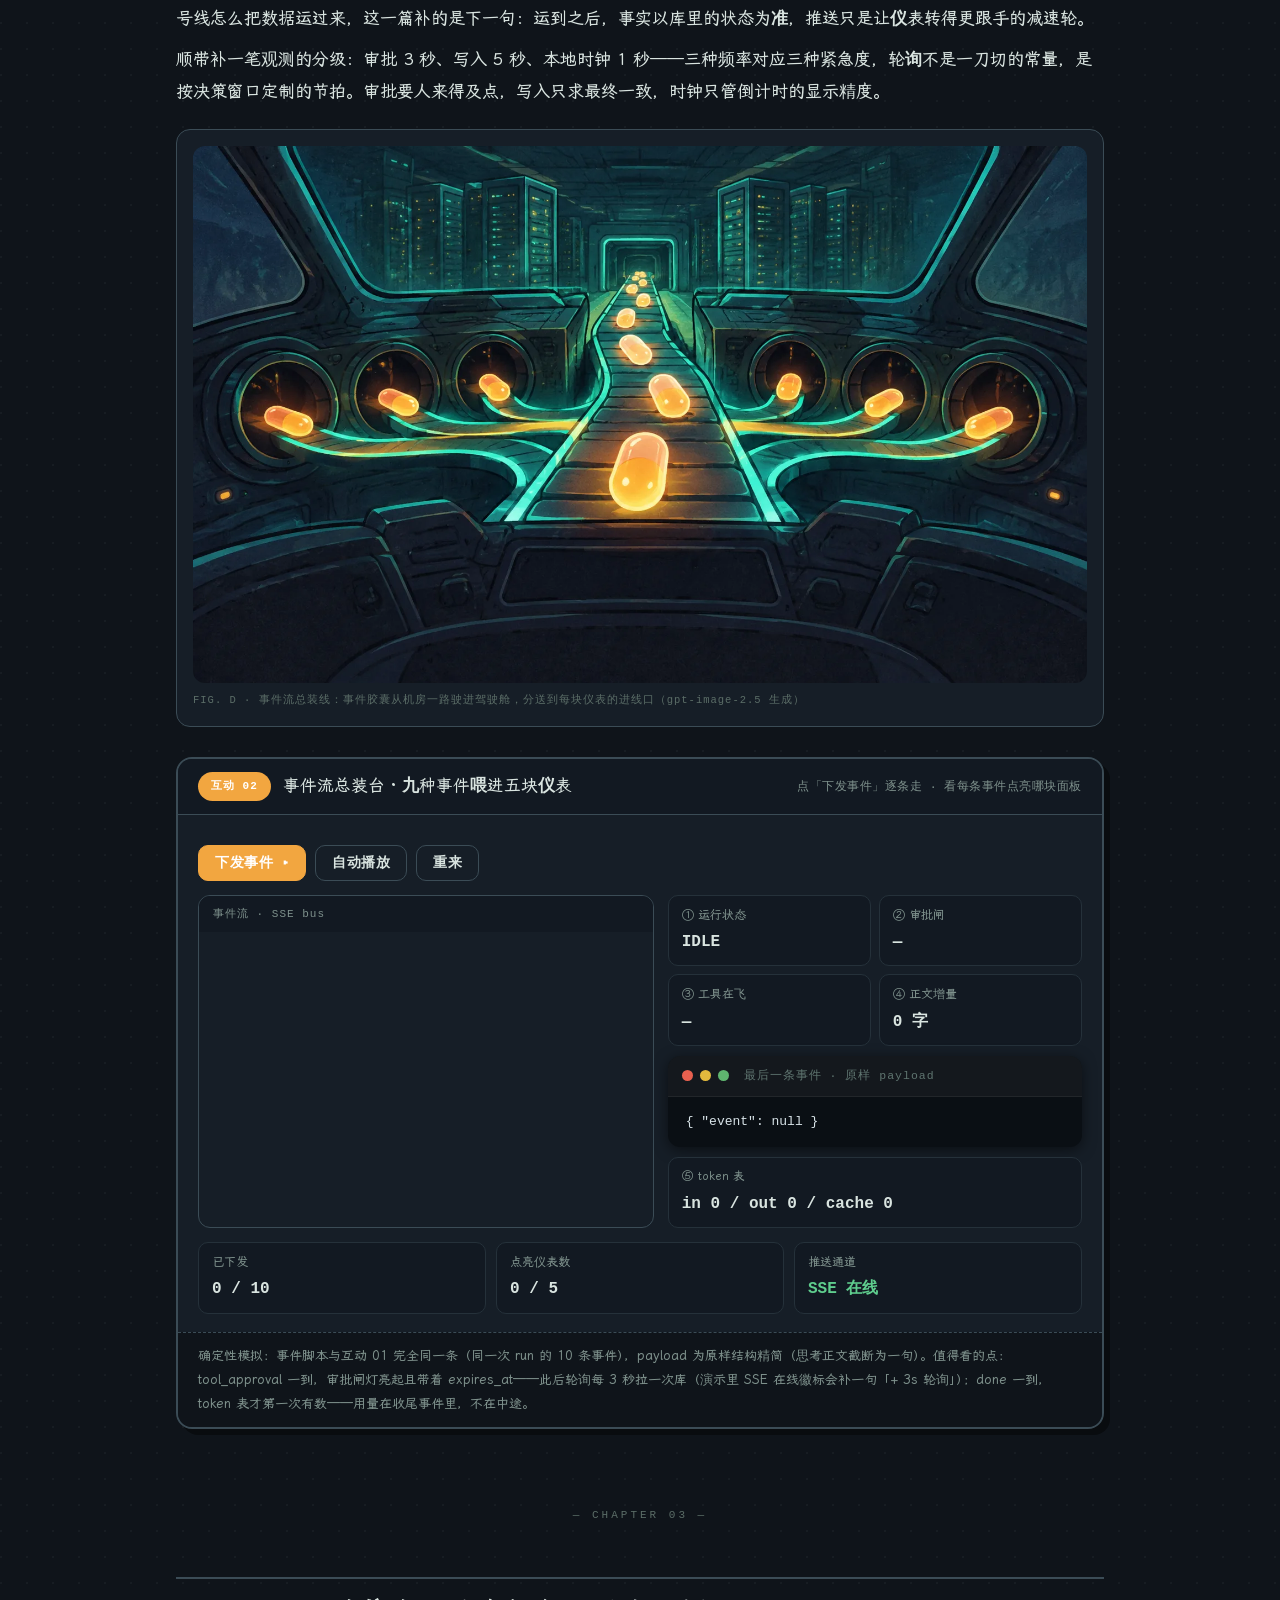
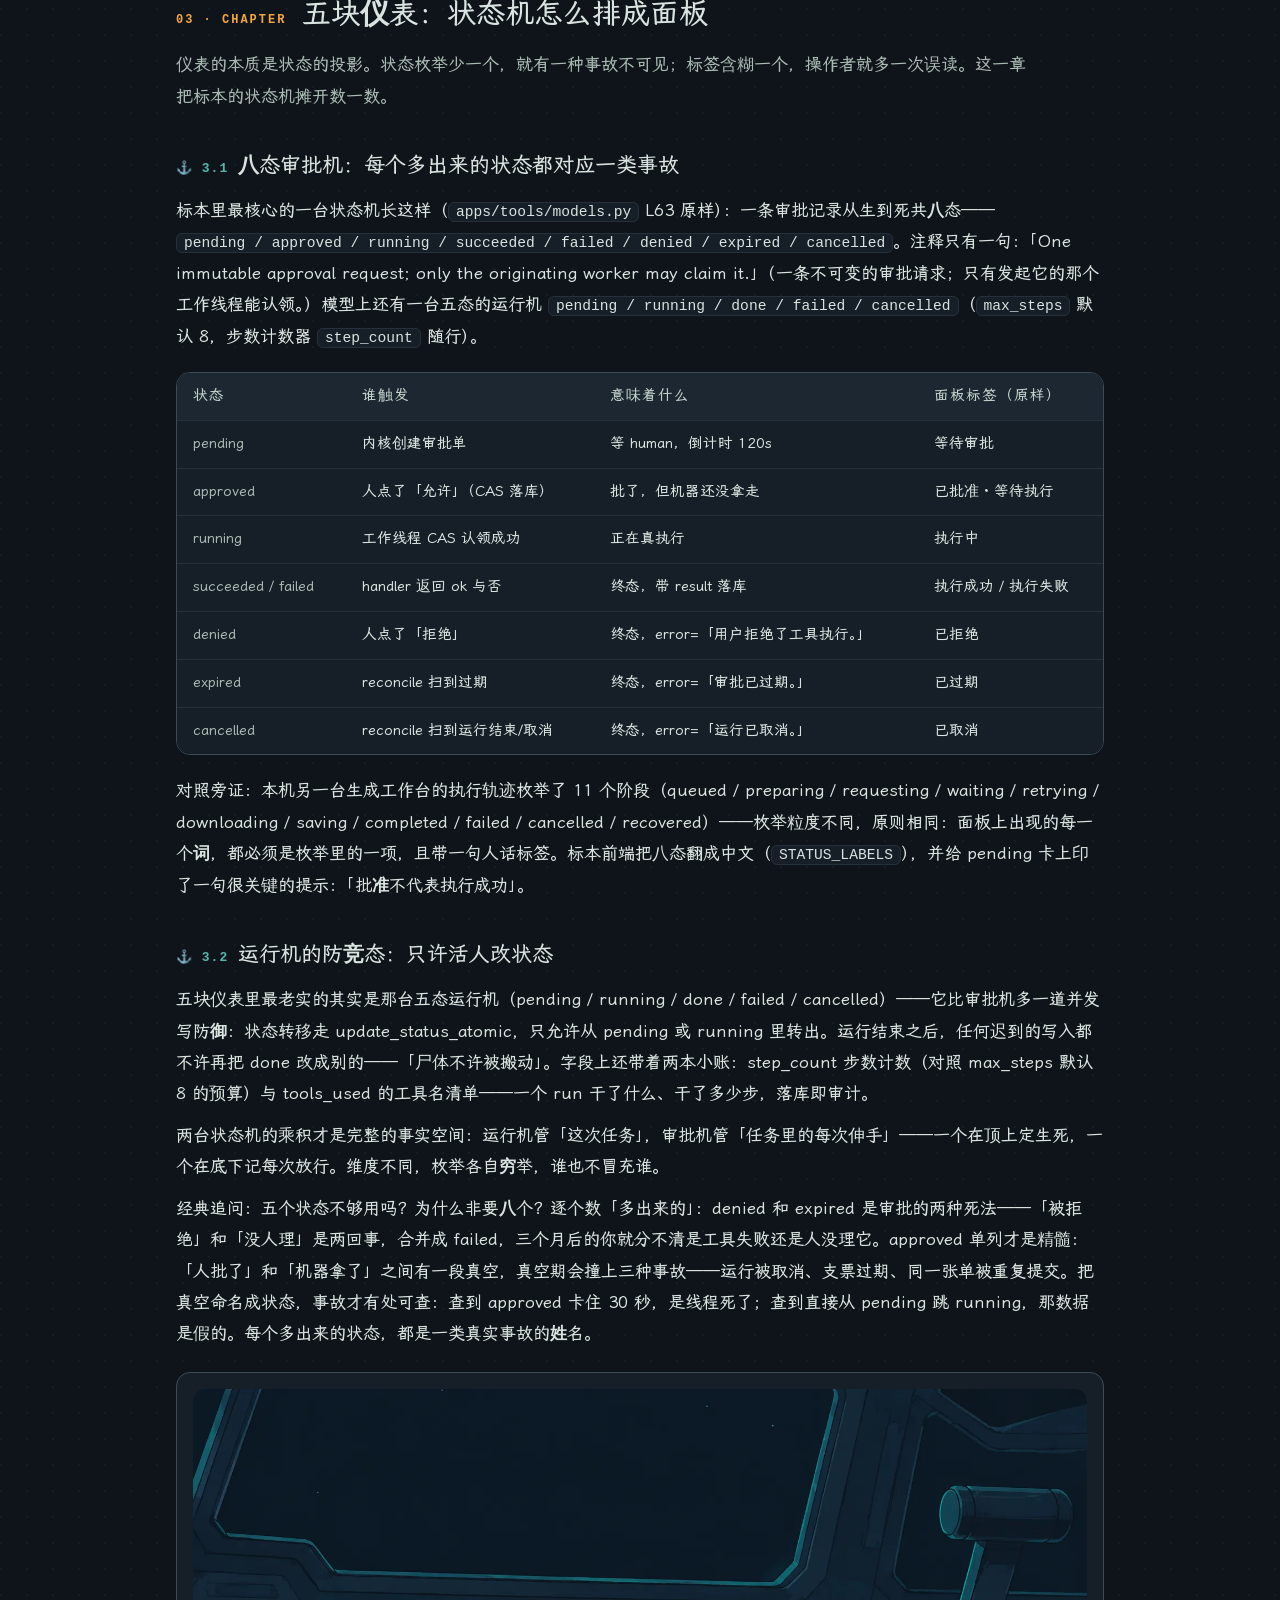
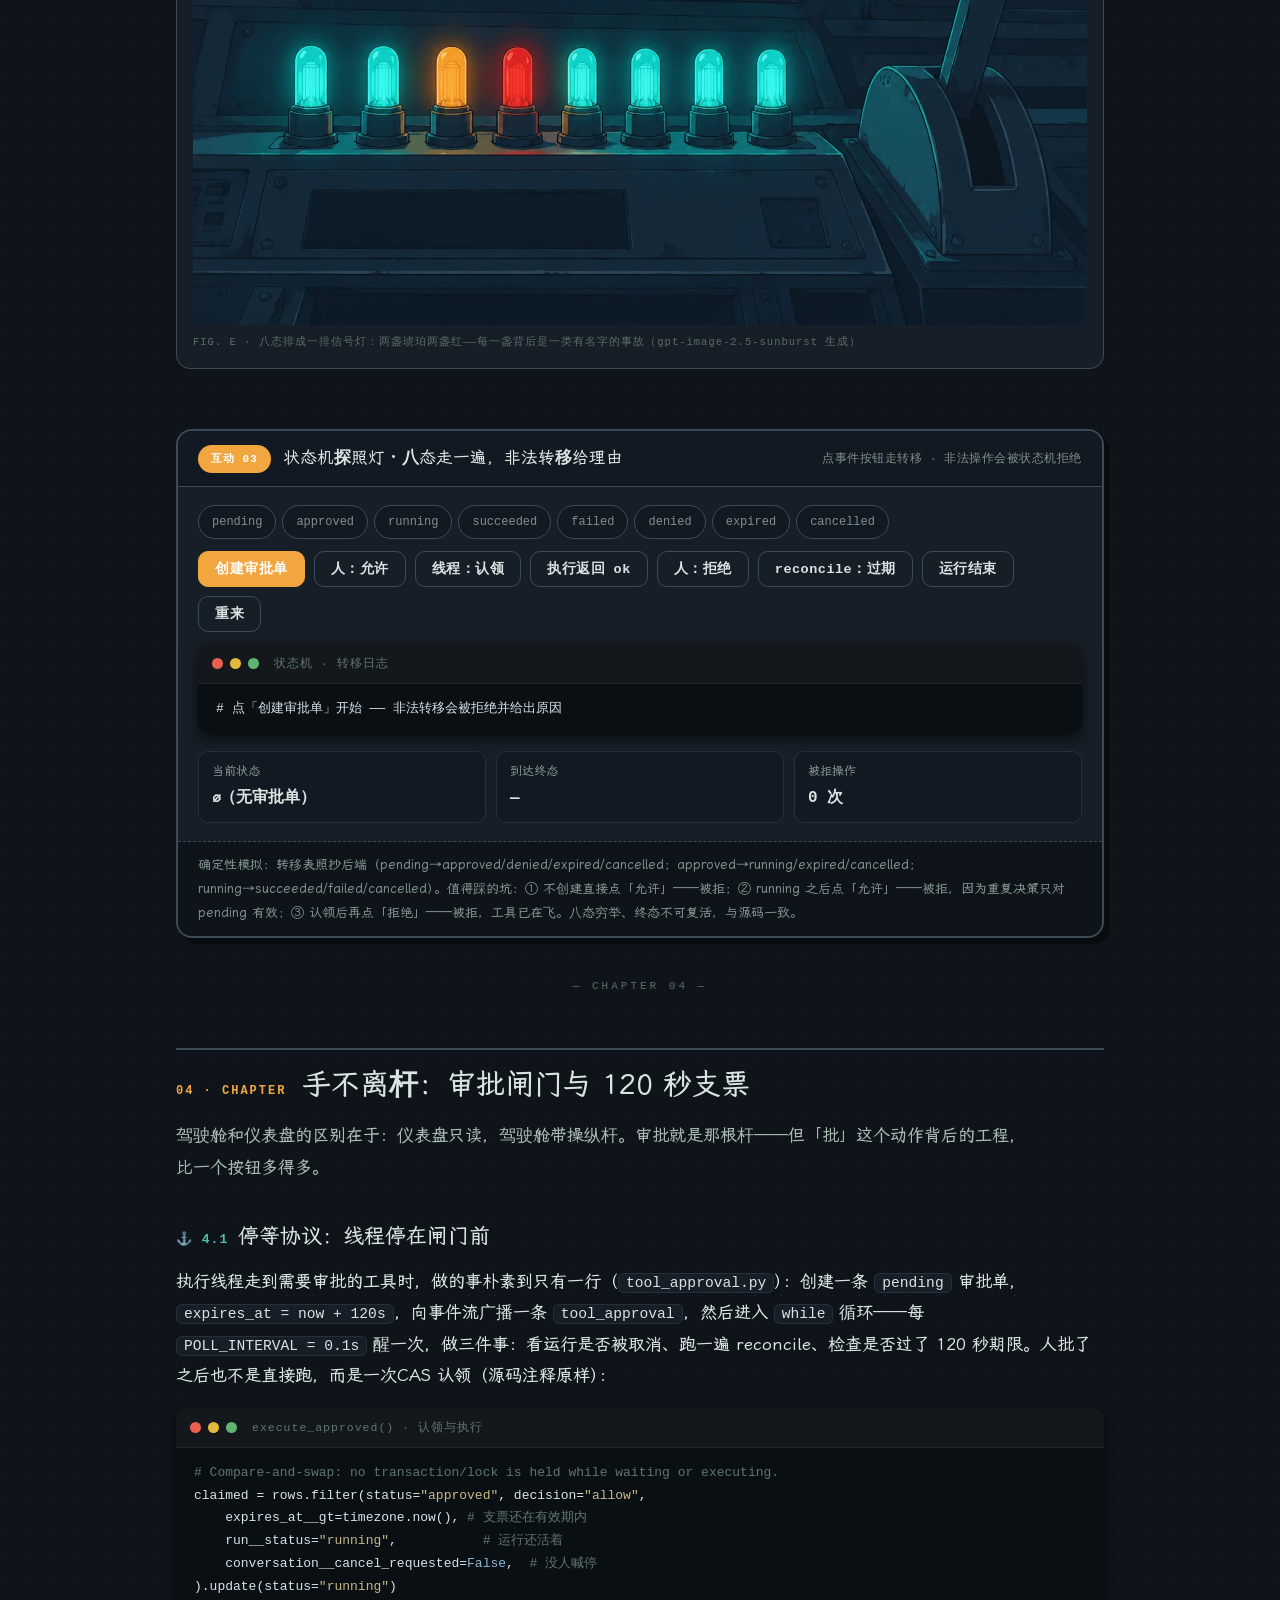
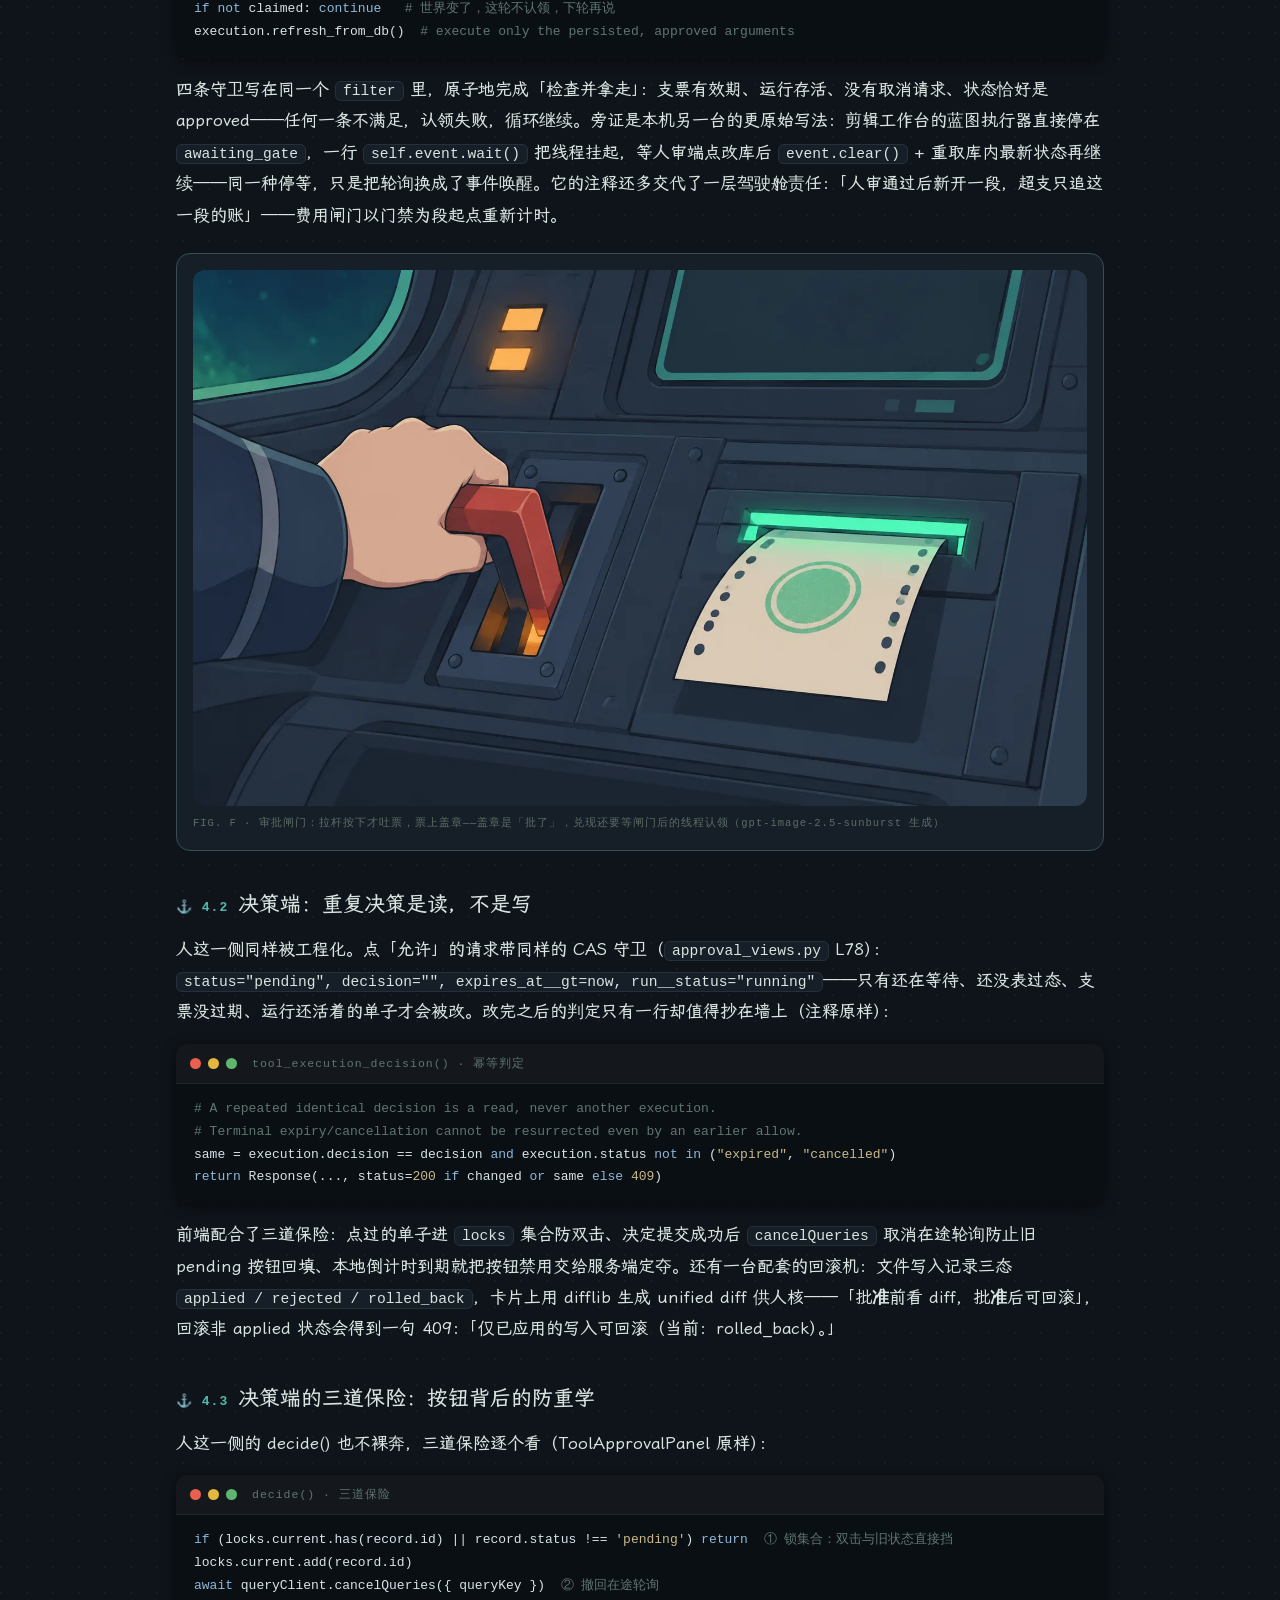
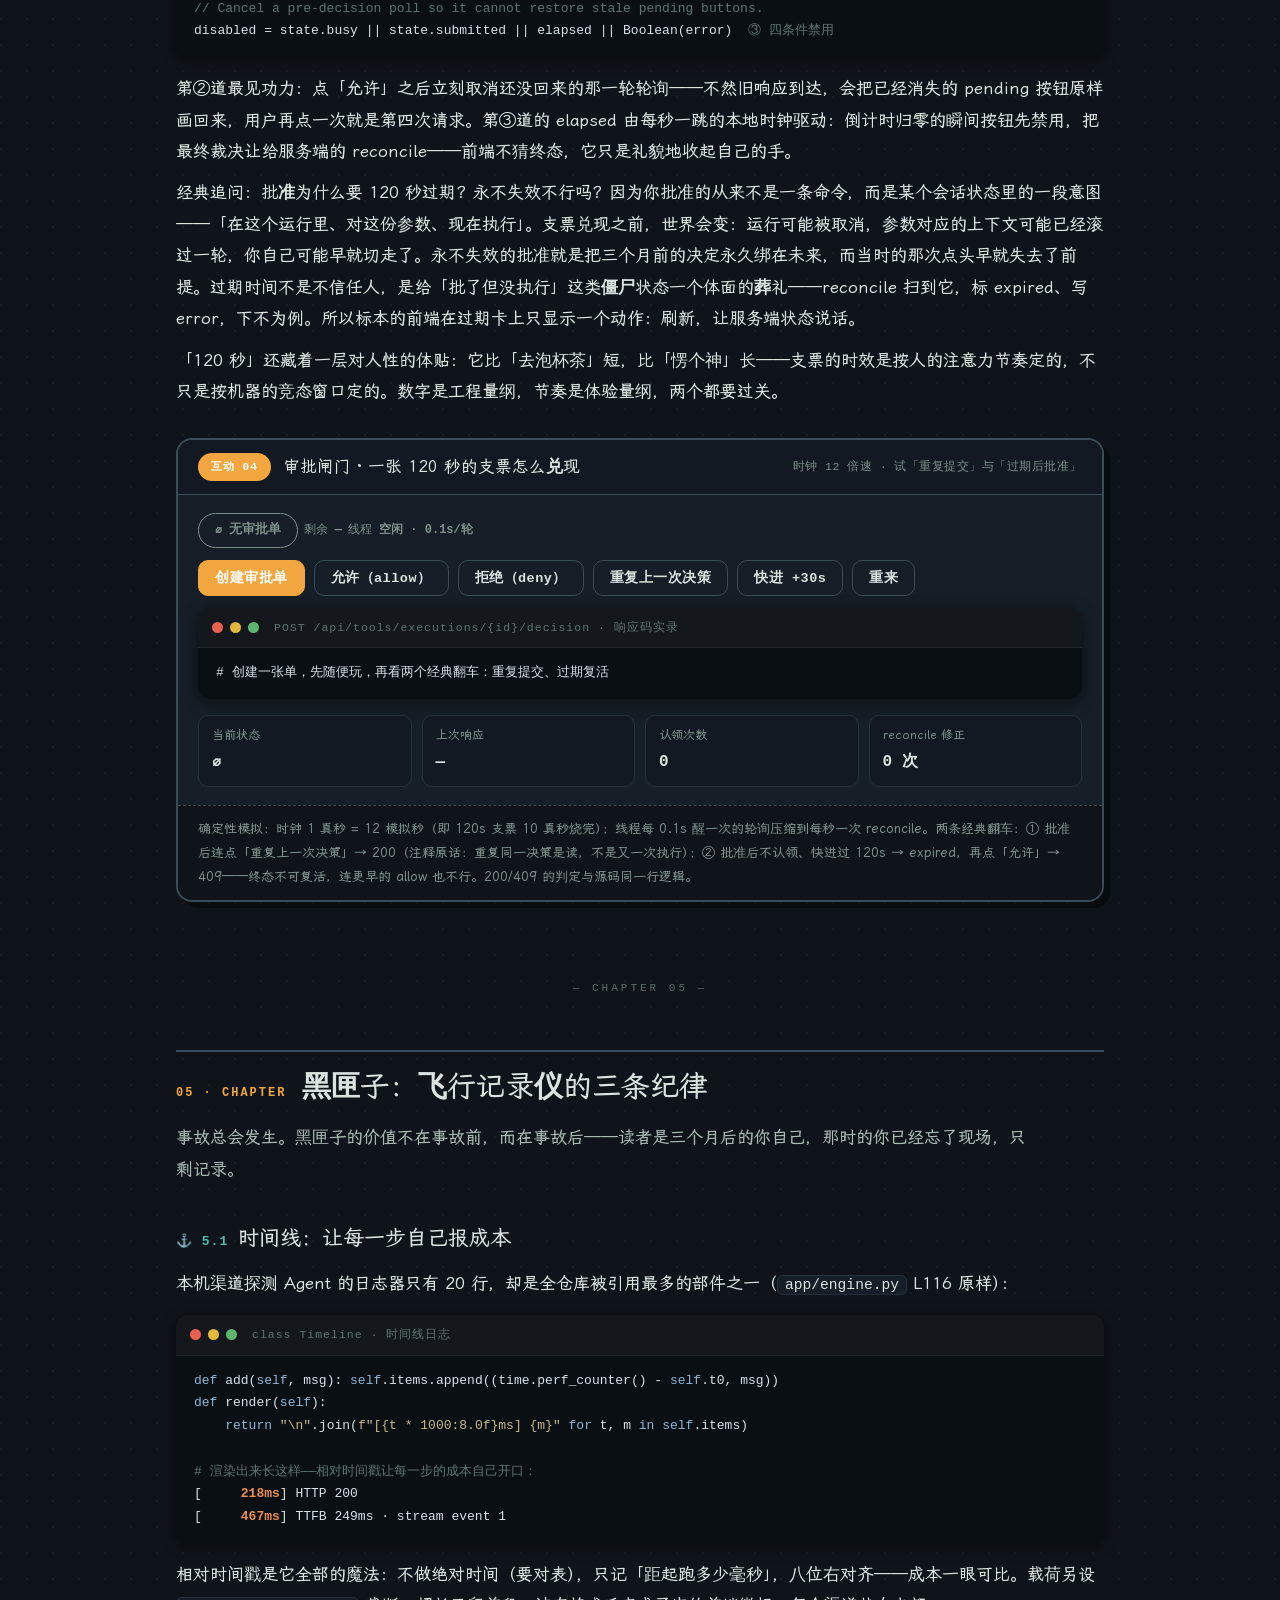
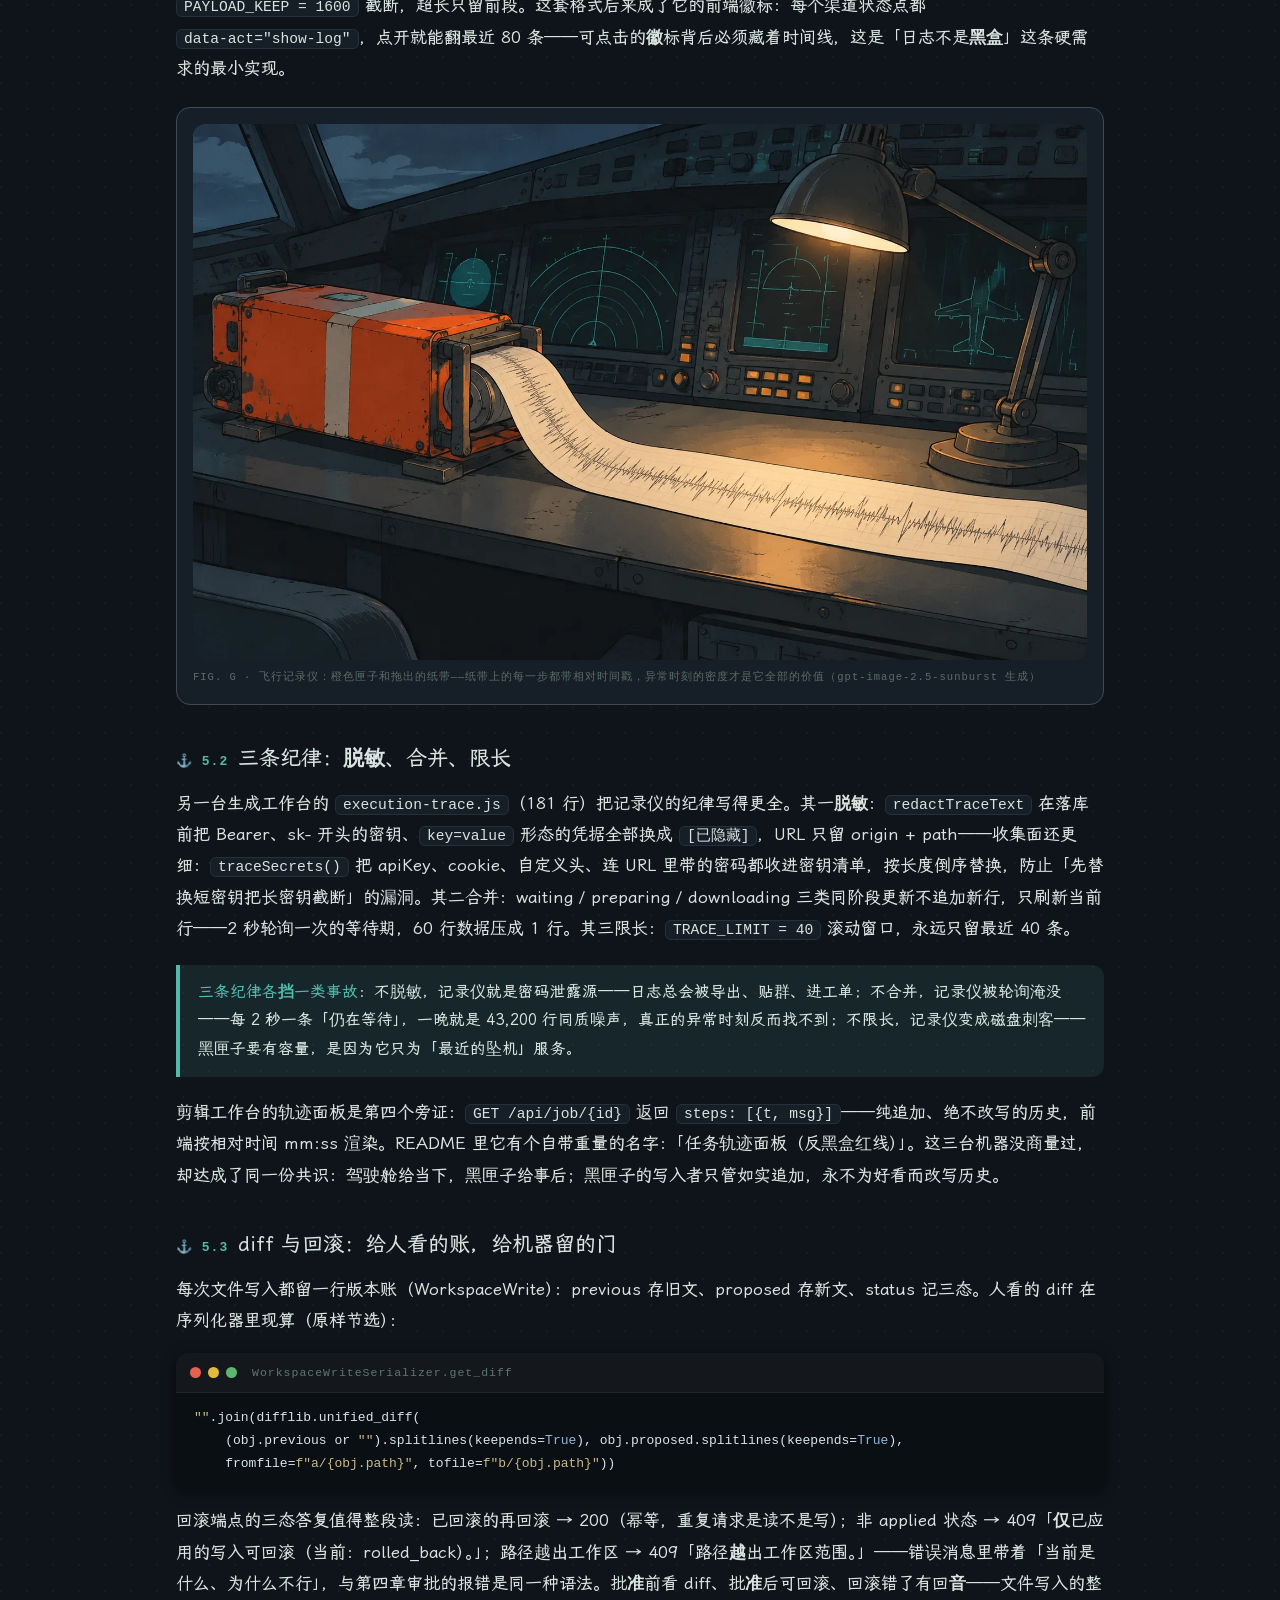
==== commit 3d4fdee1: "v2 深化：+1,409 散文——面板库存单/thought_delta 合并律/运行机防竞态/决策端三道保险/diff 与回滚三态/泵与队列解剖 + 四段追问补强" ====
--- a/index.html
+++ b/index.html
@@ -86,6 +86,10 @@
 <p>本篇标本是一台本机自研的 Agent 工作台：前端 <b>7,811 行</b> React、Django 后端带 <b>179 个测试</b>，底下接 hermes 网关。它的聊天页是一个 966 行的 ChatView，但真正让操作者睡得着的，是聊天流之外的另外三块：193 行的<strong>工具审批面板</strong>、侧栏的<strong>「运行状态」rail</strong>、以及一份 359 行的<strong>运行历史详情页</strong>。聊天流把过程<strong>转述</strong>成叙事——「我找到了三个文件，正在写入」；驾驶舱把过程<strong>摆</strong>成事实——一个 status 徽标、一个带倒计时的审批卡、一条逐条追加的事件日志。叙事可以说谎（模型会把「失败」说成「稍微遇到了一点阻力」），事实必须打点。</p>
 <p>系列对照：<a href="https://starrysea1412.github.io/agent-patrol/" target="_blank" rel="noopener" style="text-decoration:underline dotted; text-underline-offset:3px">12《住进机房的 Agent》</a>让 Agent 盯服务器，这一篇反过来——<b>人盯 Agent</b>。方向掉了个头，工程上的分水岭却是一样的：事实由确定性代码决定，叙事只负责说话。</p>
 <div class="note"><b>把聊天窗口当驾驶舱，是这类事故的统一开头</b>：你看到「好的，我来处理」，十分钟后看到一段像模像样的总结——至于中间它调了几次工具、有没有拿到写文件的许可、token 烧了多少，聊天流一个字没提。它不是坏，它压根没被设计来回答这些问题。</div>
+<h3><span class="h3n">⚓ 1.2</span>三块面板的库存单</h3>
+<p>把「驾驶舱」拆成行数，设计预算的表态一目了然：主聊天 ChatView <b>966 行</b>最大；审批面板 ToolApprovalPanel <b>193 行</b>最小，却塞着三道防重保险（第四章细拆）；运行详情 AgentRunDetail <b>359 行</b>；运行历史 AgentRuns <b>211 行</b>——后两块合起来构成「回看」的完整链路。叙事流和观测流的耦合被压到最小：ChatView 的 onStatus 里，审批事件到达时只做一件事——<code>queryClient.invalidateQueries</code> 让审批面板自己去拉真相。<b>聊天流不承载状态，只负责提醒「真相变了」</b>。</p>
+<p>还有一处克制值得抄：ToolApprovalPanel 在无审批记录、无写入、无错误时<b>整块不渲染</b>（源码注释：空面板不占聊天版面）——观测 UI 的第一修养是「没有事实就不出场」，仪表空转比没有仪表更吵。</p>
+
 <p><b>经典追问：为什么不把状态直接混进聊天流里说，非要单独做面板？</b>三个理由。①<strong>读者不同</strong>——聊天流是给用户读的散文，会被模型的措辞润色；仪表是给操作者和代码读的数据，一个布尔一个数字，没有修辞空间。②<strong>生命周期不同</strong>——聊天气泡是「说过就沉下去」的，第二条消息很快把第一条顶出视野；状态必须<strong>可轮询、可刷新</strong>：审批面板每 3 秒拉一次最新状态，永远显示当前事实，而不是三分钟前的事实。③<strong>消费方式不同</strong>——仪表的下游是代码：审批面板轮询的是 JSON（8 个字段，一个 status 枚举），不是一段需要再解析一遍的中文。所以分工很清楚：<b>聊天流可以「讲」，驾驶舱必须「摆」</b>。</p>
 <div class="fig"><img src="assets/ch1-blind.webp" alt="盲飞与亮起仪表的座舱对比" loading="lazy" style="width:100%;border-radius:12px;display:block">
 <div class="fig-cap">FIG. C · 盲飞对照：左边没有仪表的座舱，右边同一座舱亮起读数——差别不是舒适度，是能不能在关键三秒做决定（gpt-image-2 生成）</div>
@@ -151,7 +155,21 @@
 <p>八个字段，最重要的一个是最后那个：<code>expires_at</code>。它把「审批」从一个礼貌用语变成了一个<strong>有截止时间的状态</strong>——这张支票 120 秒后自动作废，第四章专门算这笔账。</p>
 <h3><span class="h3n">⚓ 2.2</span>SSE 是捷径，轮询是事实源</h3>
 <p>事件怎么到前端？两条通道。第一条是推送：流式响应里捎带，事件一发生就到。第二条是轮询：审批面板 <code>refetchInterval: 3000</code>（3 秒）、文件写入记录 <code>refetchInterval: 5000</code>（5 秒）、本地时钟每秒走一格驱动倒计时。推送图快，轮询图<strong>稳</strong>——推送断线就丢，轮询每次都从数据库拿<strong>当前事实</strong>。而且后端在每次轮询查询里顺手做了一件重要的事：<code>reconcile()</code> 把已经失效的行批量修正——运行结束的活跃审批改成 cancelled、被取消的改成 cancelled、过了 <code>expires_at</code> 的改成 expired。<b>轮询不只是拿数据，还是一次修复机会</b>；SSE 断了的三秒里，事实靠它兜底。</p>
+<h3><span class="h3n">⚓ 2.3</span>增量的接收端：thought_delta 的合并律</h3>
+<p>九种事件里最容易被轻看的是 thought_delta——「思考的增量」。它的接收端有自己的语法（ChatView 原样节选）：</p>
+<div class="term">
+<div class="term-head"><span class="d d1"></span><span class="d d2"></span><span class="d d3"></span><span class="tt">onThoughtDelta · 合并律</span></div>
+<pre>const last = thoughts[thoughts.length - 1]
+<span class="k">if</span> (last?.source === <span class="s">'model'</span>) {
+  merged = { ...last, content: (last.content || <span class="s">''</span>) + text }   <span class="c">// 上一条来自模型：就地拼接</span>
+} <span class="k">else</span> {
+  thoughts.push({ title: <span class="s">'模型思考'</span>, content: text, source: <span class="s">'model'</span> })  <span class="c">// 否则：新开一条</span>
+}</pre>
+</div>
+<p>流式协议把文本切成碎片发出，<b>「段落感」是在接收端重建的</b>：碎片认领前一条的尾巴就续写，认领不上就另起一段。分发器本身只有九行 if（api/projects.js L115–124，每种事件一个认领人）——线协议薄到可以背诵，智能全部留在两端。</p>
+
 <p><b>经典追问：为什么有了 SSE 推送，还要每 3 秒轮询一次？</b>因为推送和事实源是两种东西。推送的语义是「事件发生时尽量告诉你」，它的失败模式全是静默的：断线、代理超时、标签页休眠，丢了你都不知道丢。而审批这种「人要据此做决定」的数据，宁可见了旧数据也不能见假数据——轮询每次都从库里重取，还顺路跑一遍 reconcile 修状态。<a href="https://starrysea1412.github.io/agent-signals/" target="_blank" rel="noopener" style="text-decoration:underline dotted;text-underline-offset:3px">VOL.08</a> 拆过三条信号线怎么把数据运过来，这一篇补的是下一句：<b>运到之后，事实以库里的状态为准，推送只是让仪表转得更跟手的减速轮</b>。</p>
+<p>顺带补一笔观测的分级：审批 3 秒、写入 5 秒、本地时钟 1 秒——三种频率对应三种紧急度，<b>轮询不是一刀切的常量，是按决策窗口定制的节拍</b>。审批要人来得及点，写入只求最终一致，时钟只管倒计时的显示精度。</p>
 <div class="fig"><img src="assets/ch2-stream.webp" alt="事件流传送带进驾驶舱" loading="lazy" style="width:100%;border-radius:12px;display:block">
 <div class="fig-cap">FIG. D · 事件流总装线：事件胶囊从机房一路驶进驾驶舱，分送到每块仪表的进线口（gpt-image-2.5 生成）</div>
 </div>
@@ -213,6 +231,10 @@
 <tr><td class="k">cancelled</td><td>reconcile 扫到运行结束/取消</td><td>终态，error=「运行已取消。」</td><td>已取消</td></tr>
 </table></div>
 <p>对照旁证：本机另一台生成工作台的执行轨迹枚举了 <b>11 个阶段</b>（queued / preparing / requesting / waiting / retrying / downloading / saving / completed / failed / cancelled / recovered）——枚举粒度不同，原则相同：<b>面板上出现的每一个词，都必须是枚举里的一项，且带一句人话标签</b>。标本前端把八态翻成中文（<code>STATUS_LABELS</code>），并给 pending 卡上印了一句很关键的提示：「<b>批准不代表执行成功</b>」。</p>
+<h3><span class="h3n">⚓ 3.2</span>运行机的防竞态：只许活人改状态</h3>
+<p>五块仪表里最老实的其实是那台五态运行机（pending / running / done / failed / cancelled）——它比审批机多一道<b>并发写防御</b>：状态转移走 update_status_atomic，<b>只允许从 pending 或 running 里转出</b>。运行结束之后，任何迟到的写入都不许再把 done 改成别的——「尸体不许被搬动」。字段上还带着两本小账：step_count 步数计数（对照 max_steps 默认 8 的预算）与 tools_used 的工具名清单——一个 run 干了什么、干了多少步，落库即审计。</p>
+<p>两台状态机的乘积才是完整的事实空间：运行机管「这次任务」，审批机管「任务里的每次伸手」——一个在顶上定生死，一个在底下记每次放行。<b>维度不同，枚举各自穷举，谁也不冒充谁。</b></p>
+
 <p><b>经典追问：五个状态不够用吗？为什么非要八个？</b>逐个数「多出来的」：denied 和 expired 是审批的两种死法——「被拒绝」和「没人理」是两回事，合并成 failed，三个月后的你就分不清是工具失败还是人没理它。approved 单列才是精髓：「人批了」和「机器拿了」之间有一段真空，真空期会撞上三种事故——运行被取消、支票过期、同一张单被重复提交。把真空命名成状态，事故才有处可查：查到 approved 卡住 30 秒，是线程死了；查到直接从 pending 跳 running，那数据是假的。<b>每个多出来的状态，都是一类真实事故的姓名</b>。</p>
 <div class="fig"><img src="assets/ch3-lamps.webp" alt="八盏状态信号灯" loading="lazy" style="width:100%;border-radius:12px;display:block">
 <div class="fig-cap">FIG. E · 八态排成一排信号灯：两盏琥珀两盏红——每一盏背后是一类有名字的事故（gpt-image-2.5-sunburst 生成）</div>
@@ -280,7 +302,20 @@
 <span class="k">return</span> Response(..., status=<span class="s">200</span> <span class="k">if</span> changed <span class="k">or</span> same <span class="k">else</span> <span class="s">409</span>)</pre>
 </div>
 <p>前端配合了三道保险：点过的单子进 <code>locks</code> 集合防双击、决定提交成功后 <code>cancelQueries</code> 取消在途轮询防止旧 pending 按钮回填、本地倒计时到期就把按钮禁用交给服务端定夺。还有一台配套的回滚机：文件写入记录三态 <code>applied / rejected / rolled_back</code>，卡片上用 difflib 生成 unified diff 供人核——「<b>批准前看 diff，批准后可回滚</b>」，回滚非 applied 状态会得到一句 409：「仅已应用的写入可回滚（当前：rolled_back）。」</p>
+<h3><span class="h3n">⚓ 4.3</span>决策端的三道保险：按钮背后的防重学</h3>
+<p>人这一侧的 decide() 也不裸奔，三道保险逐个看（ToolApprovalPanel 原样）：</p>
+<div class="term">
+<div class="term-head"><span class="d d1"></span><span class="d d2"></span><span class="d d3"></span><span class="tt">decide() · 三道保险</span></div>
+<pre><span class="k">if</span> (locks.current.has(record.id) || record.status !== <span class="s">'pending'</span>) <span class="k">return</span>  <span class="c">① 锁集合：双击与旧状态直接挡</span>
+locks.current.add(record.id)
+<span class="k">await</span> queryClient.cancelQueries({ queryKey })  <span class="c">② 撤回在途轮询</span>
+<span class="c">// Cancel a pre-decision poll so it cannot restore stale pending buttons.</span>
+disabled = state.busy || state.submitted || elapsed || Boolean(error)  <span class="c">③ 四条件禁用</span></pre>
+</div>
+<p>第②道最见功力：点「允许」之后立刻取消还没回来的那一轮轮询——不然旧响应到达，会把已经消失的 pending 按钮原样画回来，用户再点一次就是第四次请求。第③道的 elapsed 由每秒一跳的本地时钟驱动：倒计时归零的瞬间按钮先禁用，<b>把最终裁决让给服务端的 reconcile</b>——前端不猜终态，它只是礼貌地收起自己的手。</p>
+
 <p><b>经典追问：批准为什么要 120 秒过期？永不失效不行吗？</b>因为你批准的从来不是一条命令，而是<strong>某个会话状态里的一段意图</strong>——「在这个运行里、对这份参数、现在执行」。支票兑现之前，世界会变：运行可能被取消，参数对应的上下文可能已经滚过一轮，你自己可能早就切走了。永不失效的批准就是把三个月前的决定永久绑在未来，而当时的那次点头早就失去了前提。过期时间不是不信任人，是<strong>给「批了但没执行」这类僵尸状态一个体面的葬礼</strong>——reconcile 扫到它，标 expired、写 error，下不为例。所以标本的前端在过期卡上只显示一个动作：刷新，让服务端状态说话。</p>
+<p>「120 秒」还藏着一层对人性的体贴：它比「去泡杯茶」短，比「愣个神」长——支票的时效是按<b>人的注意力节奏</b>定的，不只是按机器的竞态窗口定的。数字是工程量纲，节奏是体验量纲，两个都要过关。</p>
 <div class="demo" id="d4">
   <div class="demo-head">
     <span class="demo-tag">互动 04</span>
@@ -339,7 +374,18 @@
 <p>另一台生成工作台的 <code>execution-trace.js</code>（181 行）把记录仪的纪律写得更全。其一<b>脱敏</b>：<code>redactTraceText</code> 在落库前把 Bearer、sk- 开头的密钥、<code>key=value</code> 形态的凭据全部换成 <code>[已隐藏]</code>，URL 只留 origin + path——收集面还更细：<code>traceSecrets()</code> 把 apiKey、cookie、自定义头、连 URL 里带的密码都收进密钥清单，按长度倒序替换，防止「先替换短密钥把长密钥截断」的漏洞。其二<b>合并</b>：waiting / preparing / downloading 三类同阶段更新不追加新行，只刷新当前行——2 秒轮询一次的等待期，60 行数据压成 1 行。其三<b>限长</b>：<code>TRACE_LIMIT = 40</code> 滚动窗口，永远只留最近 40 条。</p>
 <div class="note"><b>三条纪律各挡一类事故</b>：不脱敏，记录仪就是密码泄露源——日志总会被导出、贴群、进工单；不合并，记录仪被轮询淹没——每 2 秒一条「仍在等待」，一晚就是 43,200 行同质噪声，真正的异常时刻反而找不到；不限长，记录仪变成磁盘刺客——黑匣子要有容量，是因为它只为「最近的坠机」服务。</div>
 <p>剪辑工作台的轨迹面板是第四个旁证：<code>GET /api/job/{id}</code> 返回 <code>steps: [{t, msg}]</code>——<b>纯追加、绝不改写</b>的历史，前端按相对时间 mm:ss 渲染。README 里它有个自带重量的名字：「任务轨迹面板（反黑盒红线）」。这三台机器没商量过，却达成了同一份共识：驾驶舱给当下，黑匣子给事后；黑匣子的写入者只管如实追加，永不为好看而改写历史。</p>
+<h3><span class="h3n">⚓ 5.3</span>diff 与回滚：给人看的账，给机器留的门</h3>
+<p>每次文件写入都留一行版本账（WorkspaceWrite）：previous 存旧文、proposed 存新文、status 记三态。人看的 diff 在序列化器里现算（原样节选）：</p>
+<div class="term">
+<div class="term-head"><span class="d d1"></span><span class="d d2"></span><span class="d d3"></span><span class="tt">WorkspaceWriteSerializer.get_diff</span></div>
+<pre><span class="s">""</span>.join(difflib.unified_diff(
+    (obj.previous or <span class="s">""</span>).splitlines(keepends=<span class="k">True</span>), obj.proposed.splitlines(keepends=<span class="k">True</span>),
+    fromfile=<span class="s">f"a/{obj.path}"</span>, tofile=<span class="s">f"b/{obj.path}"</span>))</pre>
+</div>
+<p>回滚端点的三态答复值得整段读：已回滚的再回滚 → <b>200</b>（幂等，重复请求是读不是写）；非 applied 状态 → <b>409「仅已应用的写入可回滚（当前：rolled_back）。」</b>；路径越出工作区 → <b>409「路径越出工作区范围。」</b>——错误消息里带着「当前是什么、为什么不行」，与第四章审批的报错是同一种语法。<b>批准前看 diff、批准后可回滚、回滚错了有回音</b>——文件写入的整条链路没有一处让你两眼一抹黑。</p>
+
 <p><b>经典追问：记录仪为什么要合并同阶段，而不是老老实实全量记录？</b>因为记录仪的价值密度分布极不均匀：正常等待期的两百次「仍在 waiting」是零信息重复，异常时刻那一毫秒的三条连续事件才是全部分量。全量记录有两个真实代价：检索时，异常事件被 43,200 行噪声顶出视野（人翻日志、grep 分页都一样）；存储时，「 forever 保留一切」的美好愿望在磁盘面前从不成立。合并的正确姿势是把两个概念分开记账——<b>状态进时间轴，更新次数进计数器</b>：那一行 waiting 旁边标注「×214」，信息一点没丢，噪声少了一百多倍。</p>
+<p>合并的逆命题同样成立：<b>绝不改写</b>。合并发生在「同一阶段的状态行」上，而 steps 数组只追加——状态可以折叠，因为它是现在时；历史不许折叠，因为它是过去时。一旦历史行也能改写，重放就永远不可信了。</p>
 <div class="demo" id="d5">
   <div class="demo-head">
     <span class="demo-tag">互动 05</span>
@@ -403,7 +449,23 @@
 <p>看门狗开火之后，链路切到备用渠道——此刻用户屏幕上出现什么？标本的选择写在前端注释里（ChatView 原样）：「<b>链路切换是运行时降级，不是致命错误：中性提示样式，不渲染成红色错误横幅</b>」。横幅换成一条中性 notice，带「复制诊断」按钮——诊断文本里是网关、阶段、降级原因的结构化字段，贴给运维就能查。红色留给真正的终态失败；把降级染红，等于训练用户对红色免疫。旁边还有一层保险：Agent 侧的步数上限 <code>max_steps = 8</code> 配着 <code>update_status_atomic</code>（只允许 pending/running 内转移，防竞态）——失控的循环在第 8 步被物理切断。</p>
 <h3><span class="h3n">⚓ 6.3</span>费用闸门：超支只追这一段的账</h3>
 <p>警戒线的最后一段来自剪辑工作台（IN-1 费用闸门，真实常量）：执行器每过一节点比对「本段实际消耗 vs 该段预估」，超阈值就停——<code>run_state</code> 退回 <code>draft</code>，已通过节点保留，把「预估 vs 实际」落进 <code>cost_gate</code> 字段进 UI（反黑盒）。而它在门禁通过时的记账动作很讲究（源码原样）：<code>cost_gate = {'status': 'ok', 'gate_id': gate_nid, 'segment_started_at': time.time()}</code>——<b>人审通过即新开一段，预算按段重置，超支只追这一段的账</b>。如果把整次运行当一本账，一次误判就能锁死全局；分段之后，误判的代价被隔离在段内。</p>
+<h3><span class="h3n">⚓ 6.4</span>泵与队列：看门狗自己的工程学</h3>
+<p>看门狗自己也不能挂——stream_guard 的实现是一台小泵（30 行，原样机制）：</p>
+<div class="term">
+<div class="term-head"><span class="d d1"></span><span class="d d2"></span><span class="d d3"></span><span class="tt">first_token_guarded · 泵与队列</span></div>
+<pre><span class="k">def</span> _pump():                      <span class="c"># 后台线程：消费源迭代器</span>
+    <span class="k">try</span>:
+        <span class="k">for</span> item <span class="k">in</span> source: events.put(item)
+    <span class="k">except</span> BaseException <span class="k">as</span> exc:
+        events.put(exc)           <span class="c"># 异常也被当事件转交，不在泵里炸</span>
+    <span class="k">finally</span>:
+        events.put(END)            <span class="c"># 哨兵：流的终点也是队列里的一条</span>
+item = events.get(timeout=timeout) <span class="c"># 主线程：带预算地等第一个事件</span></pre>
+</div>
+<p>四个设计点各挡一类事故：① 泵是 daemon 线程——就算主线程弃船，泵也随进程退出，不留孤儿；② 上游异常被包成队列里的一个元素原样转交，主线程在 <b>finally</b> 里关源——认输也把连接收干净（呼应第三章「不隔离」的补丁式诚实）；③ END 哨兵让「流完了」和「超时了」是两种可区分的信号；④ 主线程只对<b>第一个</b>事件带 90 秒预算，其后 events.get() 不设限——首帧警戒、正文放行，与 6.1 的两段制度互为表里。工具调用那条线是同一个数字的另一种用法：MCP 客户端 CALL_TIMEOUT = 90——<b>同数不同职</b>：一个是「等第一帧的上限」，一个是「一次完整调用的上限」。</p>
+
 <p><b>经典追问：看门狗为什么只看第一个事件，后面的间隔就不管了？</b>因为一条流的时间线其实是两段制度。第一段（连接后到首事件前）：上游可能已经死了，但它不报错也不吐字——唯一可靠的判据就是「等了多少秒还没有第一个事件」，所以用看门狗硬性限 90 秒。第二段（首事件之后）：分片间隔是模型思考的正常节奏——长思考停 40 秒完全健康，如果也用 90 秒卡间隔，正常的深思会被误杀。所以标本的注释写得毫不含糊：「首个事件一旦到达，后续分片间隔交回 read 超时管」。一把尺子量两段制度，要么误杀思考，要么放过了挂死——<b>切开管，是唯一两头都站得住的切法</b>。</p>
+<p>把三个超时数字并排放着看更清楚：90 秒等首帧、240/600 秒管 read——<b>三个数字三段制度，各管各的时间尺度</b>。合并成一个大超时是最省事的写法，也是最坏的写法：它让「思考很久的健康流」和「早已死掉的连接」不可区分。</p>
 <div class="demo" id="d6">
   <div class="demo-head">
     <span class="demo-tag">互动 06</span>
